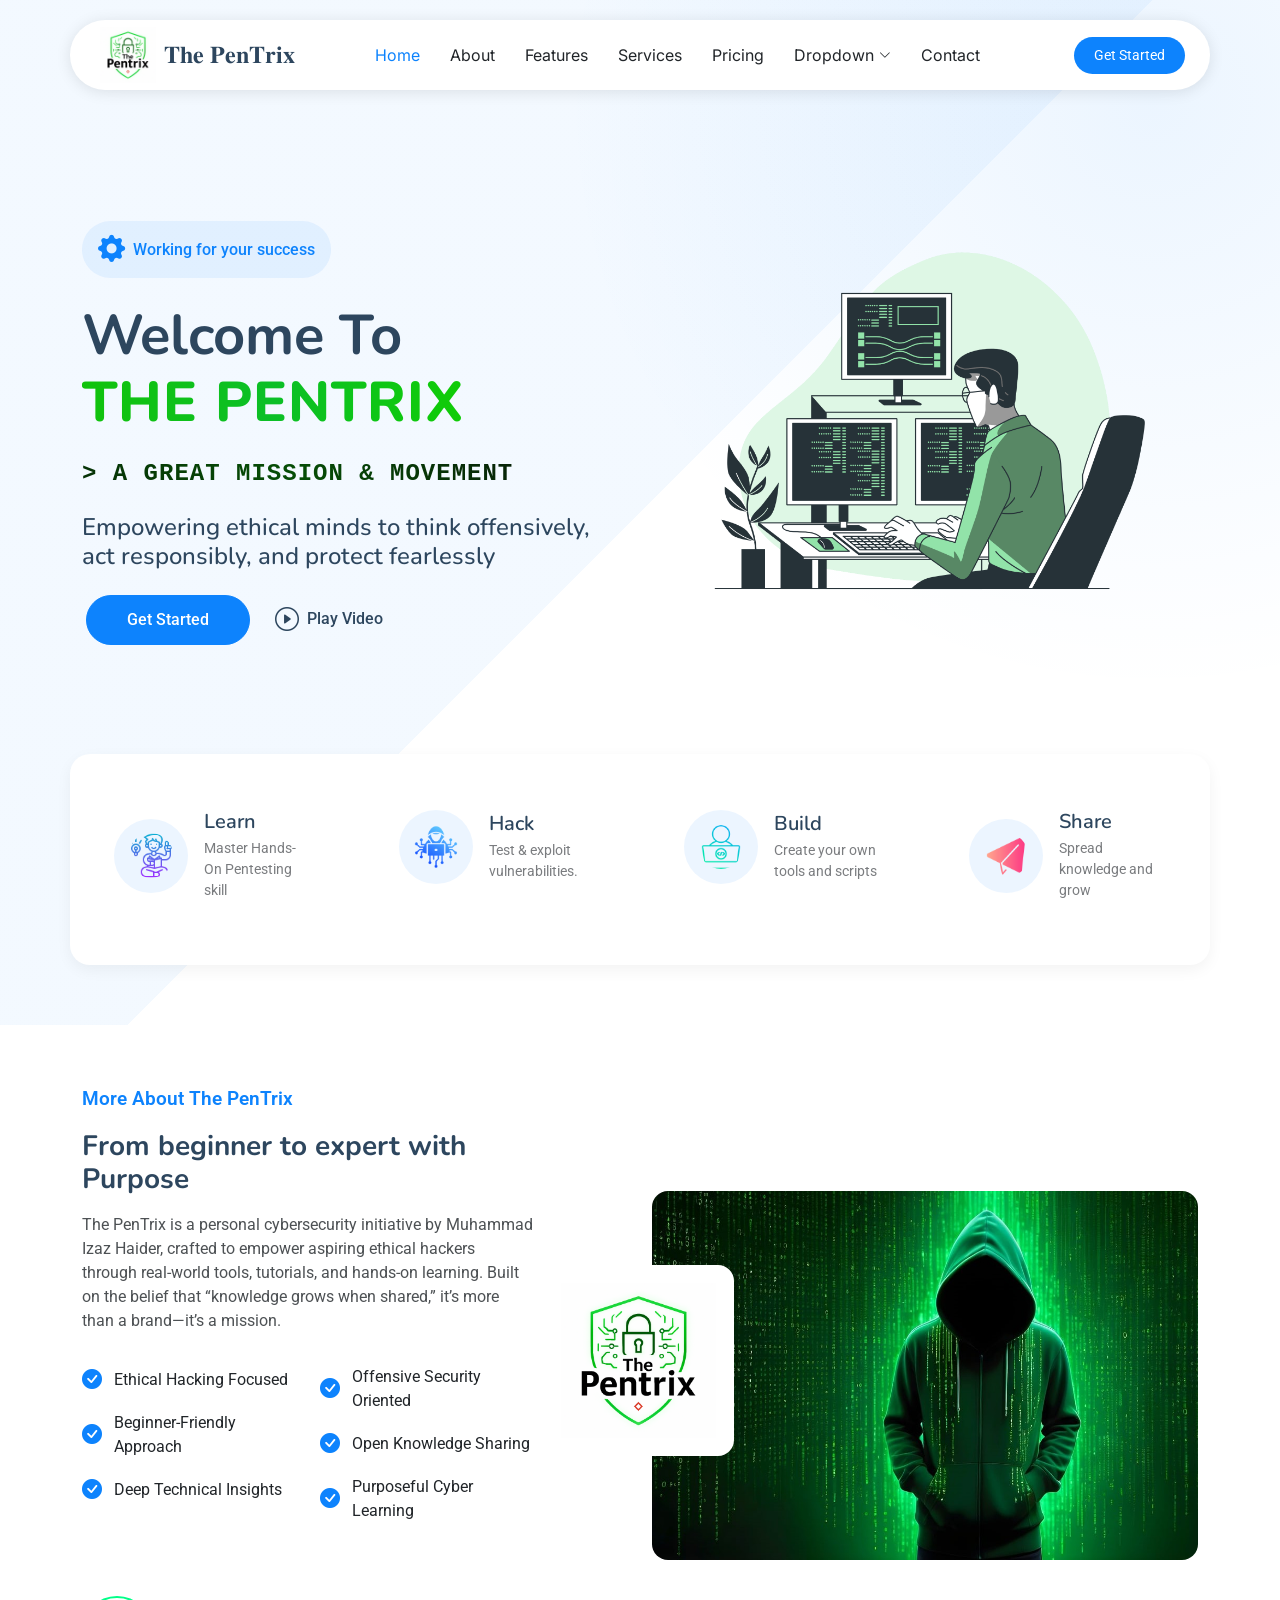
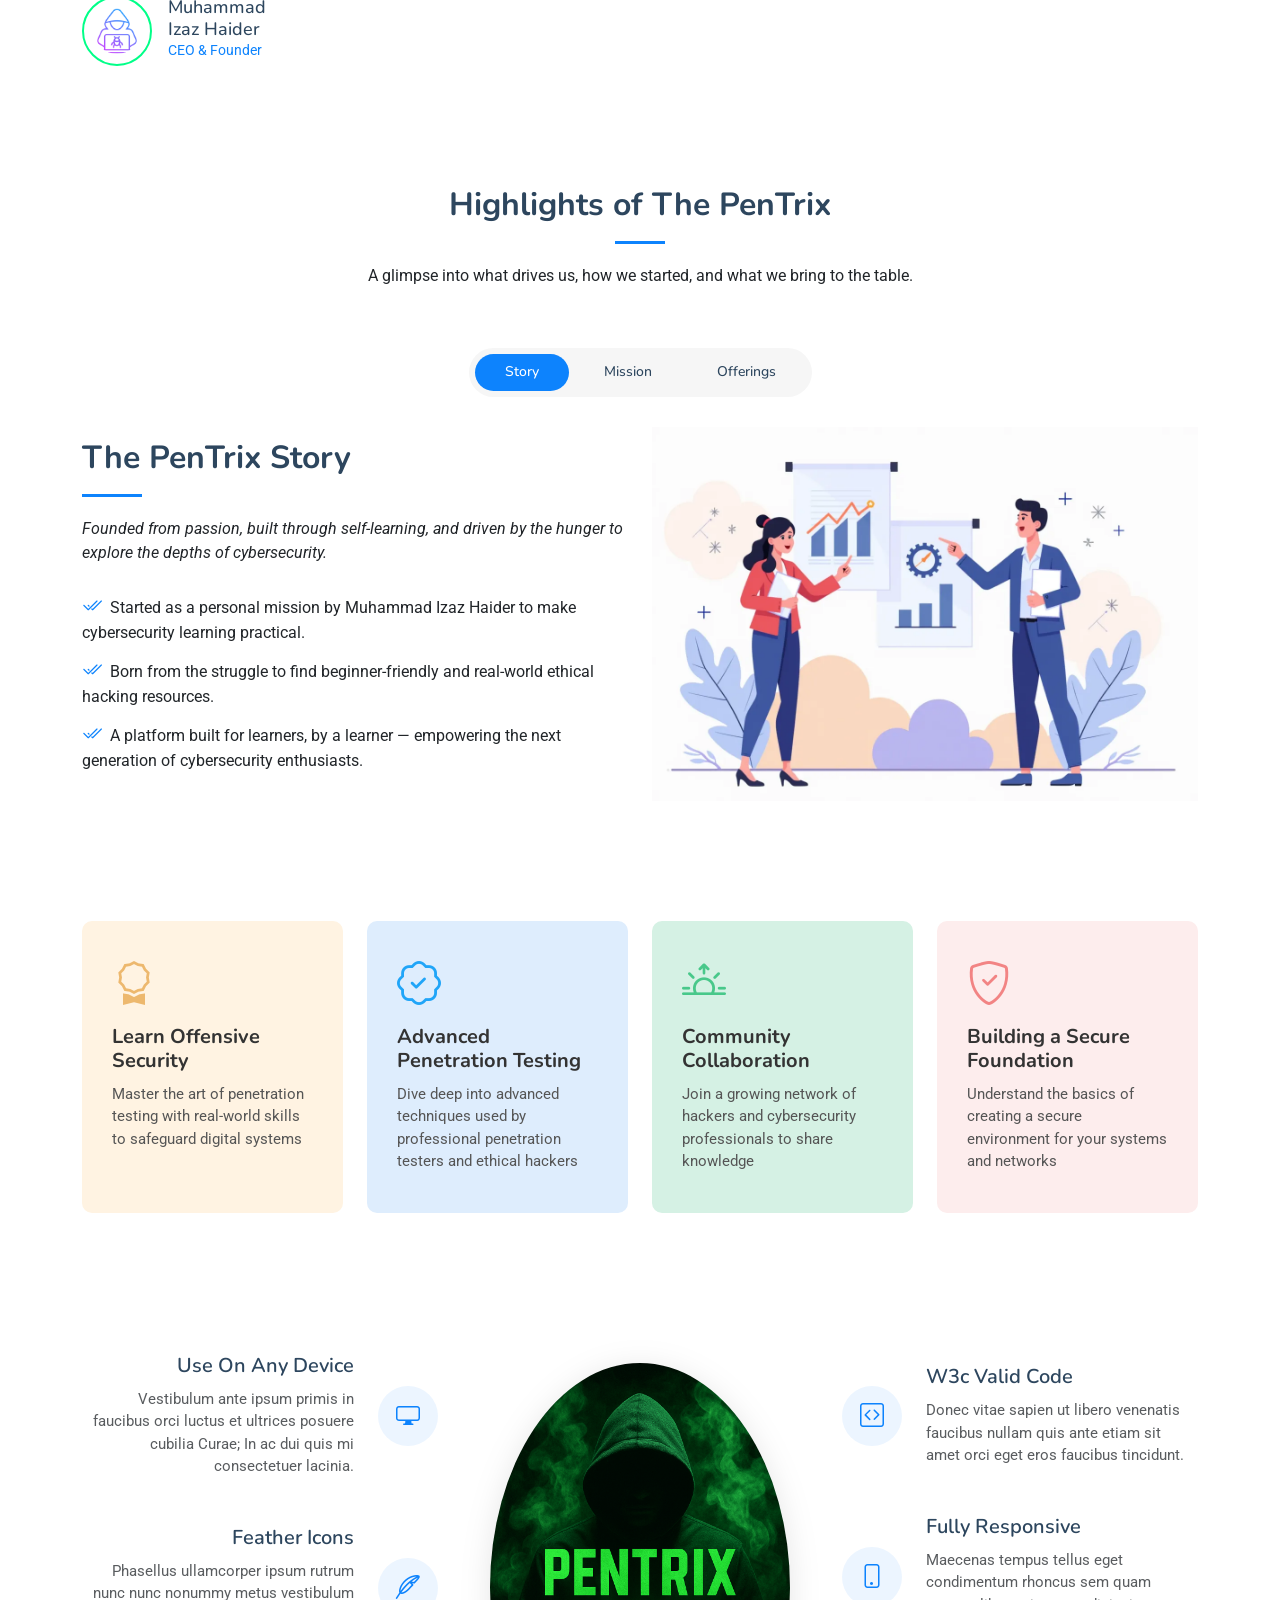
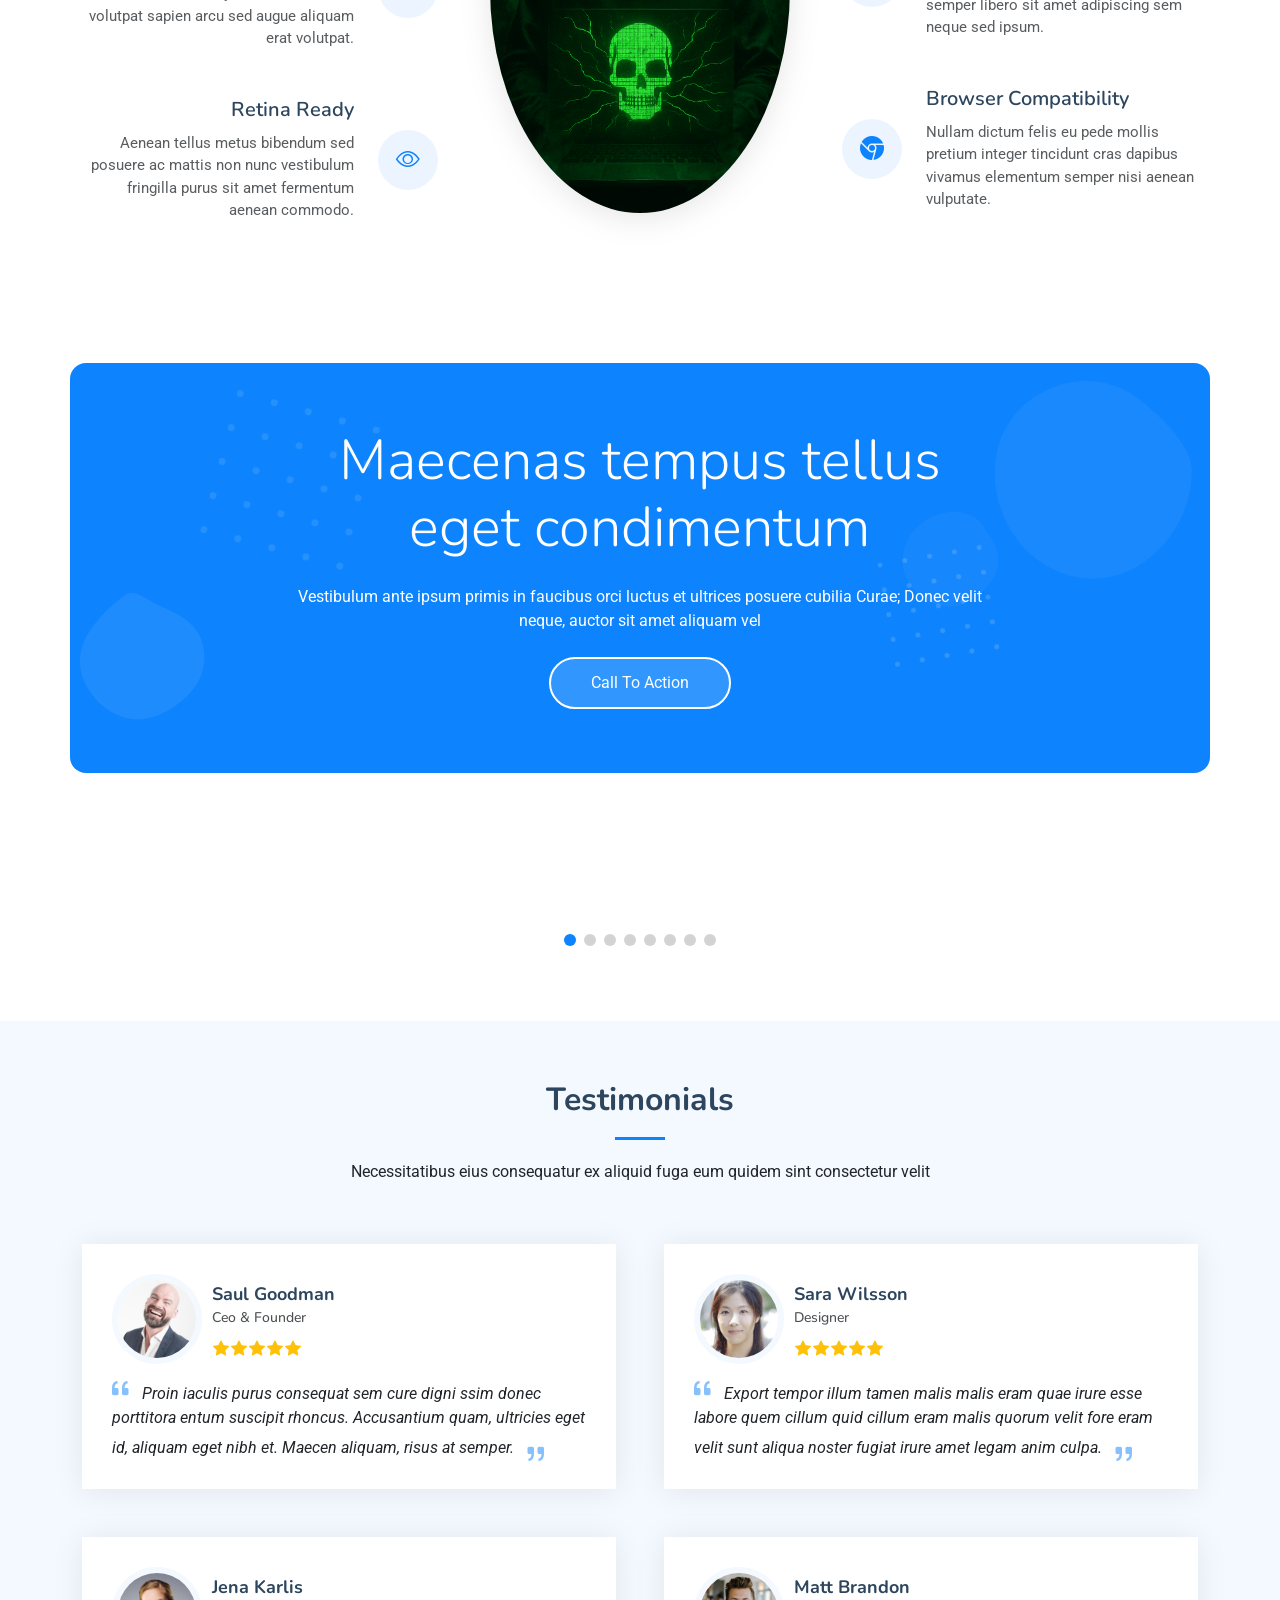
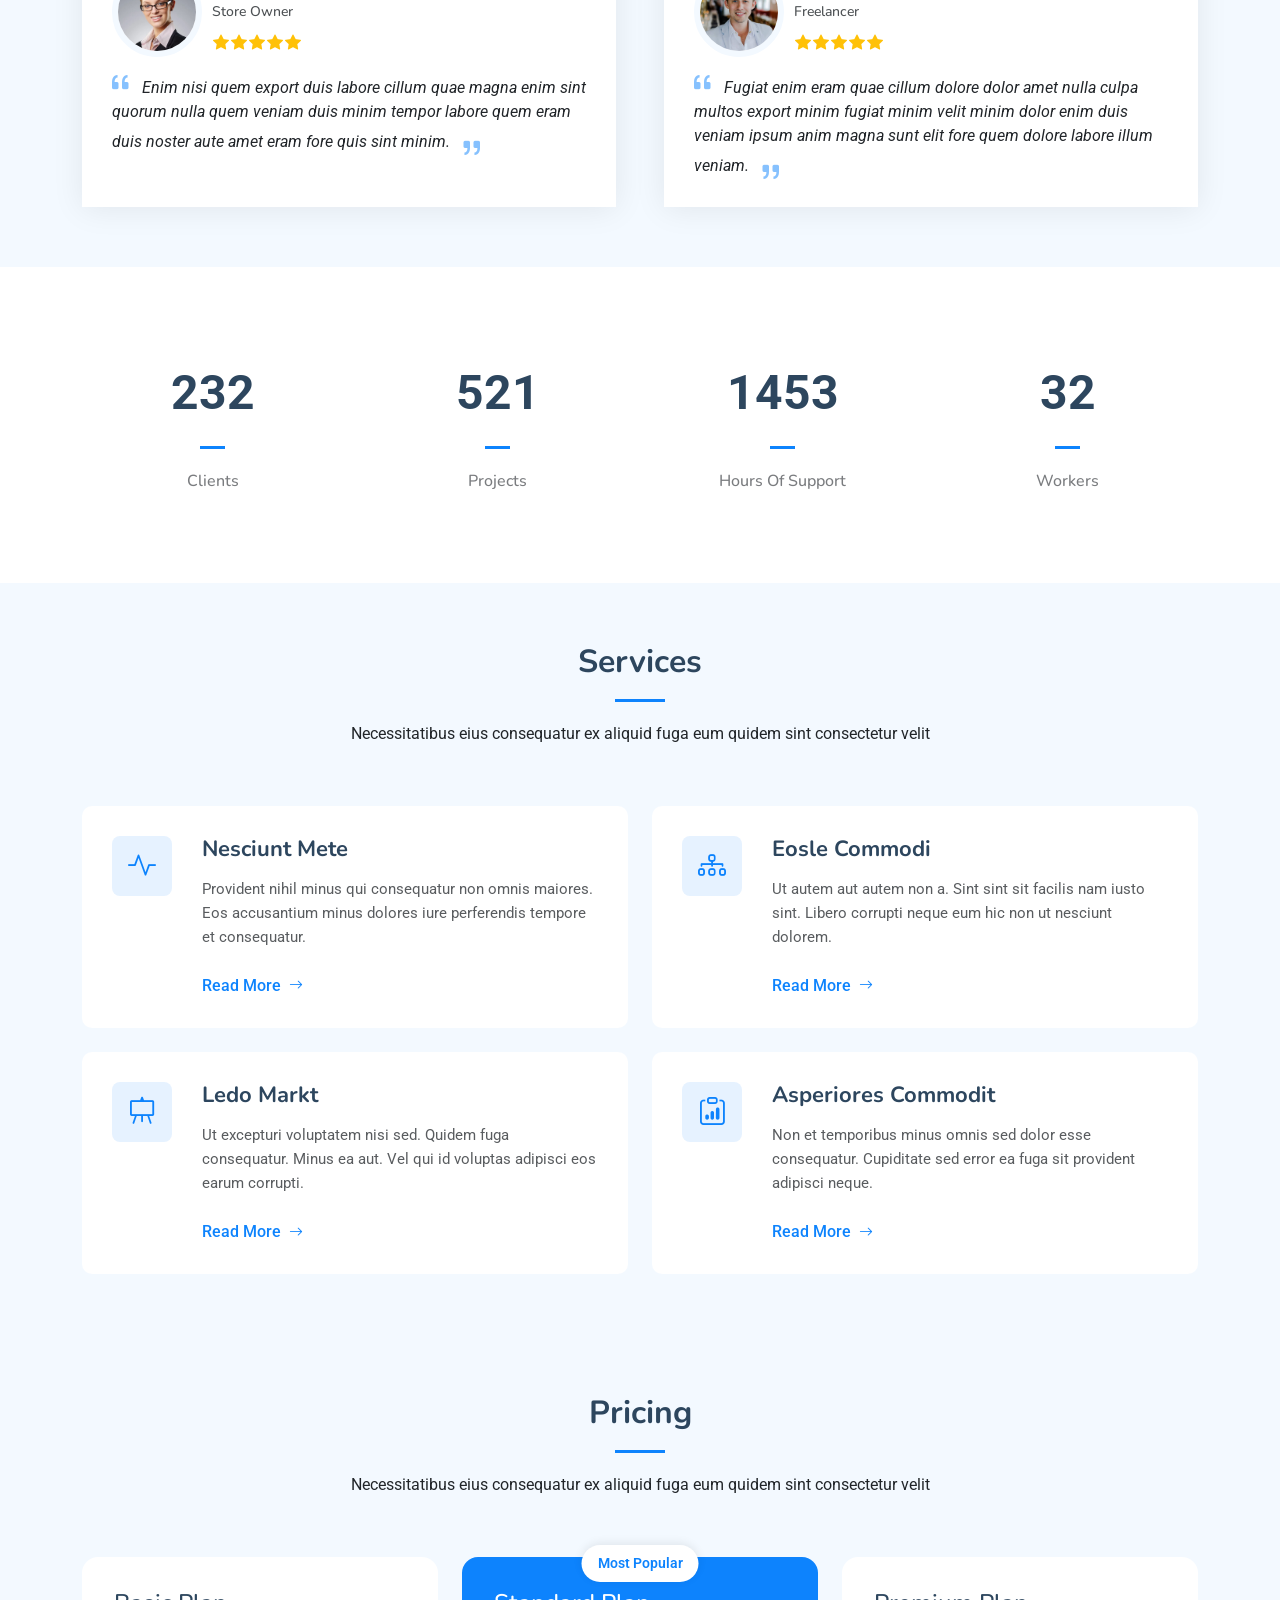
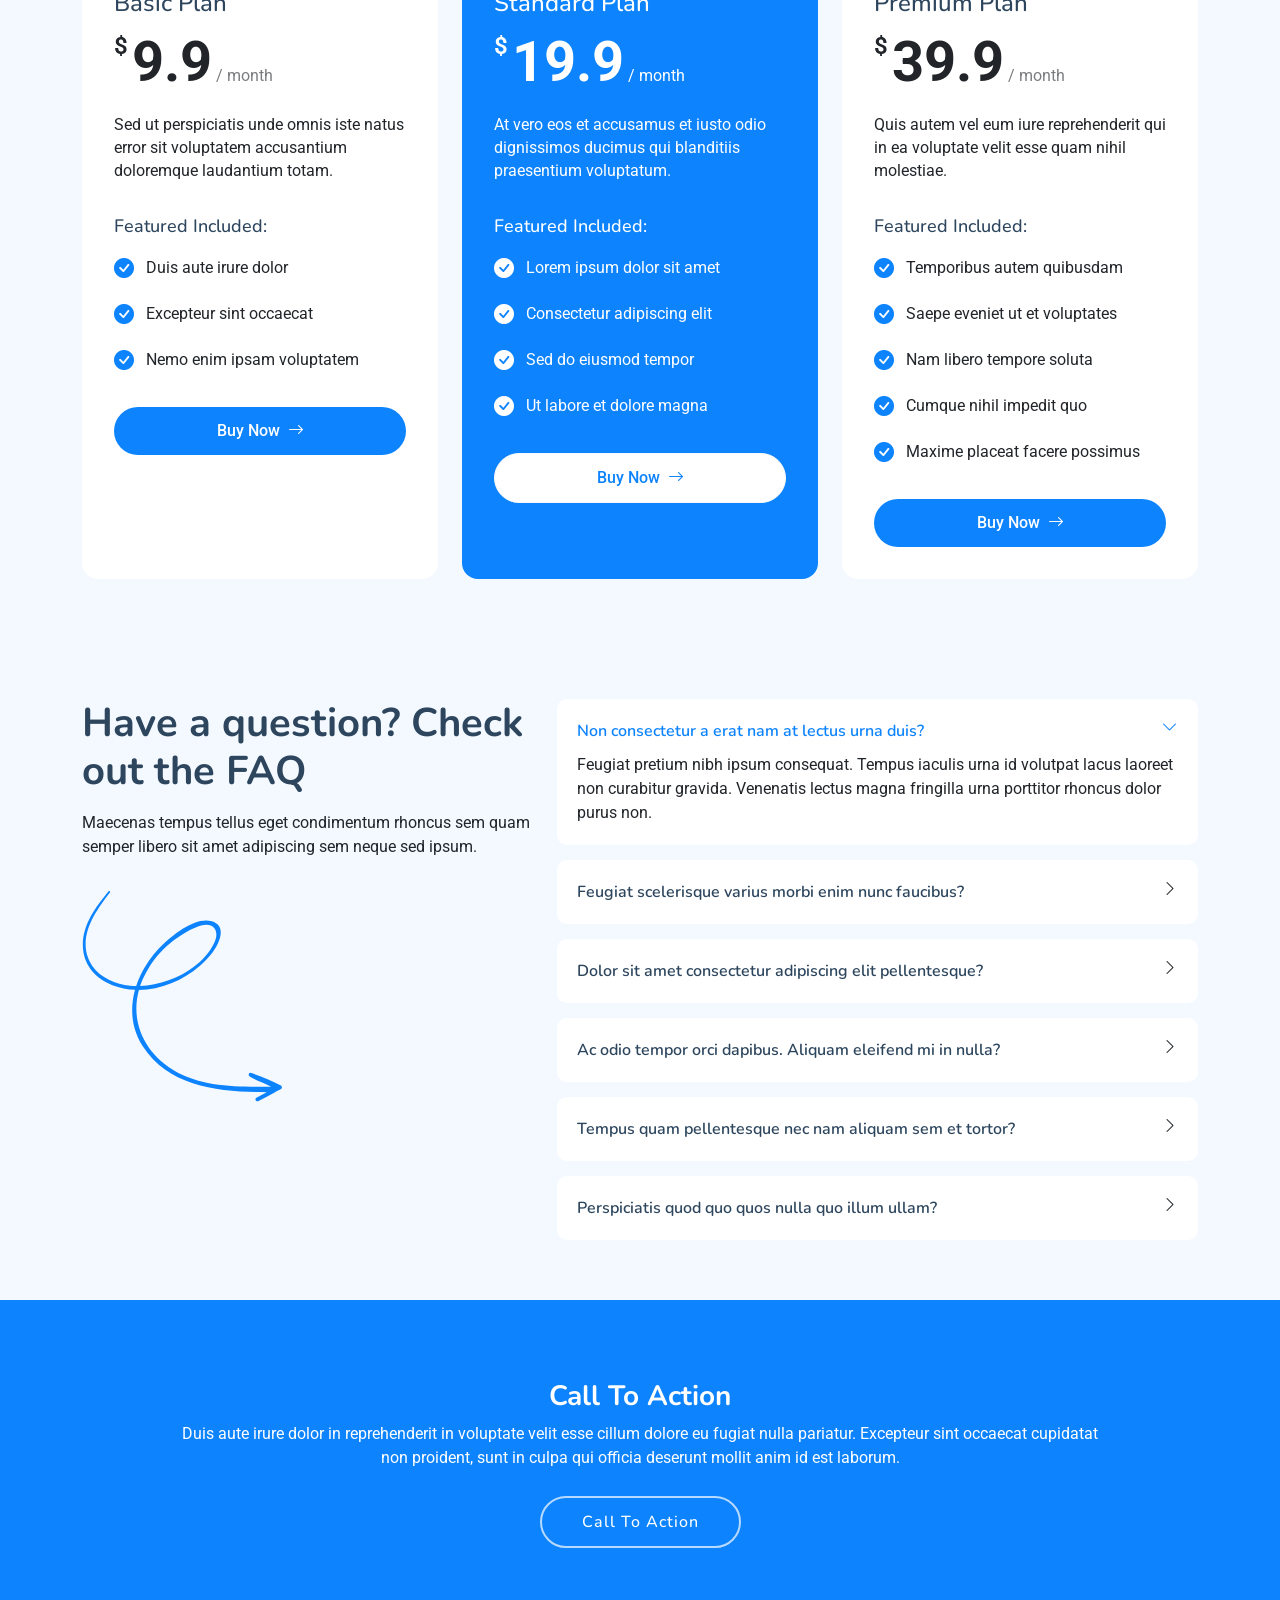
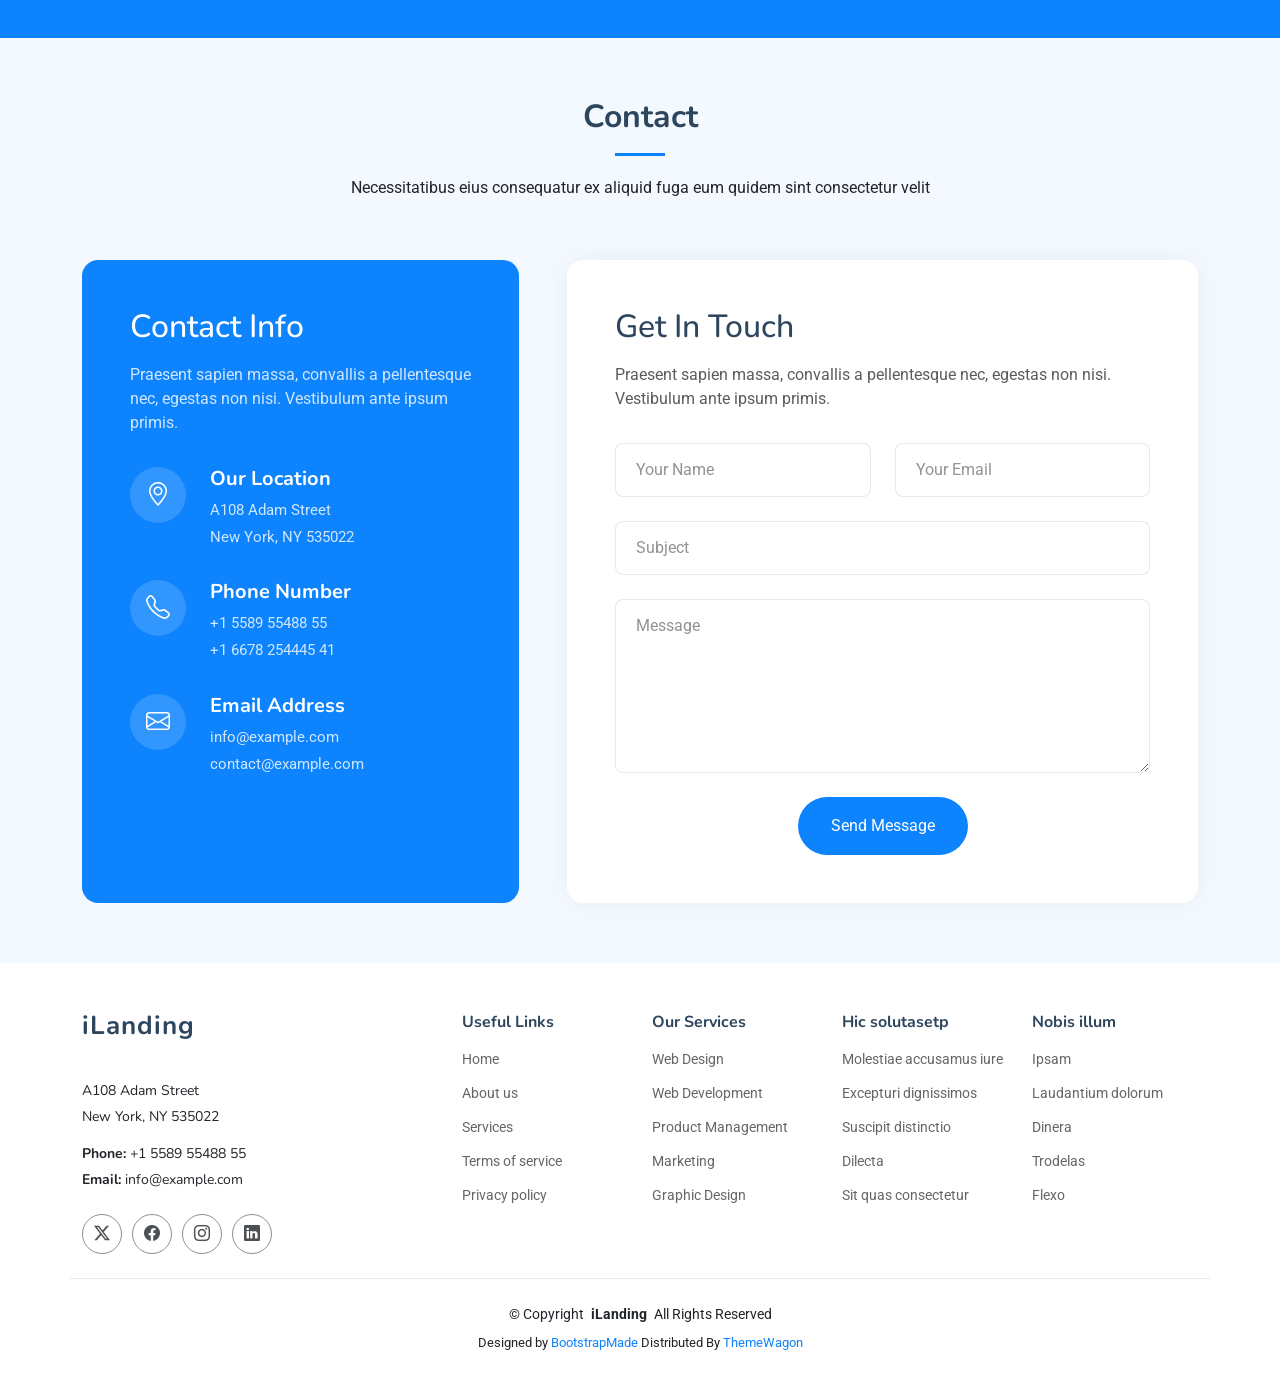
==== index.html @ 63ce4b3d "updated" ====
<!DOCTYPE html>
<html lang="en">

<head>
  <meta charset="utf-8">
  <meta content="width=device-width, initial-scale=1.0" name="viewport">
  <title>Index - iLanding Bootstrap Template</title>
  <meta name="description" content="">
  <meta name="keywords" content="">

  <!-- Favicons -->
  <link href="assets/img/favicon.png" rel="icon">
  <link href="assets/img/apple-touch-icon.png" rel="apple-touch-icon">

  <!-- Fonts -->
  <link href="https://fonts.googleapis.com" rel="preconnect">
  <link href="https://fonts.gstatic.com" rel="preconnect" crossorigin>
  <link href="https://fonts.googleapis.com/css2?family=Roboto:ital,wght@0,100;0,300;0,400;0,500;0,700;0,900;1,100;1,300;1,400;1,500;1,700;1,900&family=Inter:wght@100;200;300;400;500;600;700;800;900&family=Nunito:ital,wght@0,200;0,300;0,400;0,500;0,600;0,700;0,800;0,900;1,200;1,300;1,400;1,500;1,600;1,700;1,800;1,900&display=swap" rel="stylesheet">

  <!-- Vendor CSS Files -->
  <link href="assets/vendor/bootstrap/css/bootstrap.min.css" rel="stylesheet">
  <link href="assets/vendor/bootstrap-icons/bootstrap-icons.css" rel="stylesheet">
  <link href="assets/vendor/aos/aos.css" rel="stylesheet">
  <link href="assets/vendor/glightbox/css/glightbox.min.css" rel="stylesheet">
  <link href="assets/vendor/swiper/swiper-bundle.min.css" rel="stylesheet">

  <!-- Main CSS File -->
  <link href="assets/css/main.css" rel="stylesheet">
  <link href="assets/css/new.css" rel="stylesheet">

  <!-- =======================================================
  * Template Name: iLanding
  * Template URL: https://bootstrapmade.com/ilanding-bootstrap-landing-page-template/
  * Updated: Nov 12 2024 with Bootstrap v5.3.3
  * Author: BootstrapMade.com
  * License: https://bootstrapmade.com/license/
  ======================================================== -->
</head>

<body class="index-page">

  <header id="header" class="header d-flex align-items-center fixed-top">
    <div class="header-container container-fluid container-xl position-relative d-flex align-items-center justify-content-between">

      <a href="index.html" class="logo d-flex align-items-center me-auto me-xl-0">
        <!-- Uncomment the line below if you also wish to use an image logo -->
        <img src="assets/img/logo.png" alt="">
        <h1 class="sitename">𝐓𝐡𝐞 𝐏𝐞𝐧𝐓𝐫𝐢𝐱</h1>
      </a>

      <nav id="navmenu" class="navmenu">
        <ul>
          <li><a href="#hero" class="active">Home</a></li>
          <li><a href="#about">About</a></li>
          <li><a href="#features">Features</a></li>
          <li><a href="#services">Services</a></li>
          <li><a href="#pricing">Pricing</a></li>
          <li class="dropdown"><a href="#"><span>Dropdown</span> <i class="bi bi-chevron-down toggle-dropdown"></i></a>
            <ul>
              <li><a href="#">Dropdown 1</a></li>
              <li class="dropdown"><a href="#"><span>Deep Dropdown</span> <i class="bi bi-chevron-down toggle-dropdown"></i></a>
                <ul>
                  <li><a href="#">Deep Dropdown 1</a></li>
                  <li><a href="#">Deep Dropdown 2</a></li>
                  <li><a href="#">Deep Dropdown 3</a></li>
                  <li><a href="#">Deep Dropdown 4</a></li>
                  <li><a href="#">Deep Dropdown 5</a></li>
                </ul>
              </li>
              <li><a href="#">Dropdown 2</a></li>
              <li><a href="#">Dropdown 3</a></li>
              <li><a href="#">Dropdown 4</a></li>
            </ul>
          </li>
          <li><a href="#contact">Contact</a></li>
        </ul>
        <i class="mobile-nav-toggle d-xl-none bi bi-list"></i>
      </nav>

      <a class="btn-getstarted" href="index.html#about">Get Started</a>

    </div>
  </header>

  <main class="main">

    <!-- Hero Section -->
    <section id="hero" class="hero section">

      <div class="container" data-aos="fade-up" data-aos-delay="100">

        <div class="row align-items-center">
          <div class="col-lg-6">
            <div class="hero-content" data-aos="fade-up" data-aos-delay="200">
              <div class="company-badge mb-4">
                <i class="bi bi-gear-fill me-2"></i>
                Working for your success
              </div>

              <h1 class="mb-4">
                Welcome To <br>
                <span class="accent-text">The PenTrix</span>
              </h1>
              <h5 class="mb-4">
                <span class="accent-text">> A Great Mission & Movement  </span>
              </h5>
              <h4 class="mb-4">
                <span class="accent-text">Empowering ethical minds to think offensively, act responsibly, and protect fearlessly</span>
              </h4>


              <div class="hero-buttons">
                <a href="#about" class="btn btn-primary me-0 me-sm-2 mx-1">Get Started</a>
                <a href="https://www.youtube.com/watch?v=Y7f98aduVJ8" class="btn btn-link mt-2 mt-sm-0 glightbox">
                  <i class="bi bi-play-circle me-1"></i>
                  Play Video
                </a>
              </div>
            </div>
          </div>

          <div class="col-lg-6">
            <div class="hero-image" data-aos="zoom-out" data-aos-delay="300">
              <img src="assets/img/cyber1.png" alt="Hero Image" class="img-fluid">

            </div>
          </div>
        </div>

        <div class="row stats-row gy-4 mt-5" data-aos="fade-up" data-aos-delay="500">
          <div class="col-lg-3 col-md-6">
            <div class="stat-item">
              <div class="stat-icon">
                <img src="assets/img/learn.png" alt="Share" class="rounded-circle">
              </div>
              <div class="stat-content">
                <h4>Learn</h4>
                <p class="mb-0">Master Hands-On Pentesting skill</p>
              </div>
            </div>
          </div>
          <div class="col-lg-3 col-md-6">
            <div class="stat-item">
              <div class="stat-icon">
                <img src="assets/img/hack.png" alt="Share" class="rounded-circle">
              </div>
              <div class="stat-content">
                <h4>Hack</h4>
                <p class="mb-0">Test & exploit vulnerabilities.</p>
              </div>
            </div>
          </div>
          <div class="col-lg-3 col-md-6">
            <div class="stat-item">
              <div class="stat-icon">
                <img src="assets/img/build.png" alt="Share" class="rounded-circle">
              </div>
              <div class="stat-content">
                <h4>Build</h4>
                <p class="mb-0">Create your own tools and scripts</p>
              </div>
            </div>
          </div>
          <div class="col-lg-3 col-md-6">
            <div class="stat-item">
              <div class="stat-icon">
                <img src="assets/img/share.png" alt="Share" class="rounded-circle">
              </div>
              <div class="stat-content">
                <h4>Share</h4>
                <p class="mb-0">Spread knowledge and grow</p>
              </div>
            </div>
          </div>
          </div>
        </div>

      </div>

    </section><!-- /Hero Section -->

    <!-- About Section -->
    <section id="about" class="about section">

      <div class="container" data-aos="fade-up" data-aos-delay="100">

        <div class="row gy-4 align-items-center justify-content-between">

          <div class="col-xl-5" data-aos="fade-up" data-aos-delay="200">
            <span class="about-meta">More About The PenTrix</span>
            <h2 class="about-title">From beginner to expert with Purpose</h2>
            <p class="about-description">The PenTrix is a personal cybersecurity initiative by Muhammad Izaz Haider, crafted to empower aspiring ethical hackers through real-world tools, tutorials, and hands-on learning. Built on the belief that “knowledge grows when shared,” it’s more than a brand—it’s a mission.

            <div class="row feature-list-wrapper">
              <div class="col-md-6">
                <ul class="feature-list">
                  <li><i class="bi bi-check-circle-fill"></i>Ethical Hacking Focused</li>
                  <li><i class="bi bi-check-circle-fill"></i>Beginner-Friendly Approach</li>
                  <li><i class="bi bi-check-circle-fill"></i>Deep Technical Insights</li>
                </ul>
              </div>
              <div class="col-md-6">
                <ul class="feature-list">
                  <li><i class="bi bi-check-circle-fill"></i>Offensive Security Oriented</li>
                  <li><i class="bi bi-check-circle-fill"></i>Open Knowledge Sharing</li>
                  <li><i class="bi bi-check-circle-fill"></i>Purposeful Cyber Learning</li>
                </ul>
              </div>
            </div>
            <div class="info-wrapper">
              <div class="row gy-4">
                <div class="col-lg-5">
                  <div class="profile d-flex align-items-center gap-3">
                    <img src="assets/img/hacker-2.png" alt="CEO Profile" class="profile-image">
                    <div>
                      <h4 class="profile-name"><br>Muhammad Izaz Haider</h4>
                      <p class="profile-position">CEO &amp; Founder</p>
                    </div>
                  </div>
                </div>
                <div class="col-lg-7">
                  <div class="contact-info d-flex align-items-center gap-2">
                    
                  </div>
                </div>
              </div>
            </div>
          </div>

          <div class="col-xl-6" data-aos="fade-up" data-aos-delay="300">
            <div class="image-wrapper">
              <div class="images position-relative" data-aos="zoom-out" data-aos-delay="400">
                <img src="assets/img/mr-hack.jpg" alt="Business Meeting" class="img-fluid main-image rounded-4">
                <img src="assets/img/logo.png" alt="Team Discussion" class="img-fluid small-image rounded-4">
              </div>

            </div>
          </div>
        </div>

      </div>

    </section><!-- /About Section -->

    <!-- Features Section -->
    <section id="features" class="features section">

      <!-- Section Title -->
      <div class="container section-title" data-aos="fade-up">
        <h2>Highlights of The PenTrix</h2>
        <p>A glimpse into what drives us, how we started, and what we bring to the table.</p>
      </div><!-- End Section Title -->

      <div class="container">

        <div class="d-flex justify-content-center">

          <ul class="nav nav-tabs" data-aos="fade-up" data-aos-delay="100">

            <li class="nav-item">
              <a class="nav-link active show" data-bs-toggle="tab" data-bs-target="#features-tab-1">
                <h4>Story</h4>
              </a>
            </li><!-- End tab nav item -->

            <li class="nav-item">
              <a class="nav-link" data-bs-toggle="tab" data-bs-target="#features-tab-2">
                <h4>Mission</h4>
              </a><!-- End tab nav item -->

            </li>
            <li class="nav-item">
              <a class="nav-link" data-bs-toggle="tab" data-bs-target="#features-tab-3">
                <h4> Offerings</h4>
              </a>
            </li><!-- End tab nav item -->

          </ul>

        </div>

        <div class="tab-content" data-aos="fade-up" data-aos-delay="200">

          <div class="tab-pane fade active show" id="features-tab-1">
            <div class="row">
              <div class="col-lg-6 order-2 order-lg-1 mt-3 mt-lg-0 d-flex flex-column justify-content-center">
                <h3>The PenTrix Story</h3>
                <p class="fst-italic">
                  Founded from passion, built through self-learning, and driven by the hunger to explore the depths of cybersecurity.
                </p>
                <ul>
                  <li><i class="bi bi-check2-all"></i> <span>Started as a personal mission by Muhammad Izaz Haider to make cybersecurity learning practical.</span></li>
                  <li><i class="bi bi-check2-all"></i> <span>Born from the struggle to find beginner-friendly and real-world ethical hacking resources.</span></li>
                  <li><i class="bi bi-check2-all"></i> <span>A platform built for learners, by a learner — empowering the next generation of cybersecurity enthusiasts.</span></li>
                </ul>
              </div>
              <div class="col-lg-6 order-1 order-lg-2 text-center">
                <img src="assets/img/features-illustration-1.webp" alt="" class="img-fluid">
              </div>
            </div>
          </div><!-- End tab content item -->


          <div class="tab-pane fade" id="features-tab-2">
          <div class="row">
            <div class="col-lg-6 order-2 order-lg-1 mt-3 mt-lg-0 d-flex flex-column justify-content-center">
              <h3>The PenTrix Mission</h3>
              <p class="fst-italic">
                To bridge the gap between learning and doing — making cybersecurity education practical, hands-on, and beginner-friendly.
              </p>
              <ul>
                <li><i class="bi bi-check2-all"></i> <span>Empowering beginners to take their first step into ethical hacking with confidence.</span></li>
                <li><i class="bi bi-check2-all"></i> <span>Transforming theory into action with real-world scenarios and custom-built tools.</span></li>
                <li><i class="bi bi-check2-all"></i> <span>Creating a safe space for learners to grow, experiment, and thrive in cybersecurity.</span></li>
                <li><i class="bi bi-check2-all"></i> <span>Helping passionate minds explore the ethical side of hacking with structured guidance.</span></li>
              </ul>
            </div>
            <div class="col-lg-6 order-1 order-lg-2 text-center">
              <img src="assets/img/features-illustration-2.webp" alt="" class="img-fluid">
            </div>
          </div>
        </div><!-- End tab content item -->

        <div class="tab-pane fade" id="features-tab-3">
          <div class="row">
            <div class="col-lg-6 order-2 order-lg-1 mt-3 mt-lg-0 d-flex flex-column justify-content-center">
              <h3>What PenTrix Offers</h3>
              <ul>
                <li><i class="bi bi-check2-all"></i> <span>Hands-on penetration testing guides to build real-world skills.</span></li>
                <li><i class="bi bi-check2-all"></i> <span>Step-by-step tutorials and detailed blog articles.</span></li>
                <li><i class="bi bi-check2-all"></i> <span>Well-structured PDFs, research documents, and practical writeups.</span></li>
                <li><i class="bi bi-check2-all"></i> <span>Ready-to-use tools, scripts, and beginner-friendly resources.</span></li>
                <li><i class="bi bi-check2-all"></i> <span>All possible efforts to make learning hacking easy, smart, and effective.</span></li>
              </ul>
              <p class="fst-italic">
                PenTrix is built to empower learners by combining practical content, real tools, and powerful resources—everything needed to grow in cybersecurity.
              </p>
            </div>
            <div class="col-lg-6 order-1 order-lg-2 text-center">
              <img src="assets/img/features-illustration-3.webp" alt="" class="img-fluid">
            </div>
          </div>
        </div><!-- End tab content item -->

        </div>

      </div>

    </section><!-- /Features Section -->

    <!-- Features Cards Section -->
    <section id="features-cards" class="features-cards section">

      <div class="container">

        <div class="row gy-4">

          <div class="col-xl-3 col-md-6" data-aos="zoom-in" data-aos-delay="100">
            <div class="feature-box orange">
              <i class="bi bi-award"></i>
              <h4>Learn Offensive Security</h4>
              <p>Master the art of penetration testing with real-world skills to safeguard digital systems</p>
            </div>
          </div><!-- End Feature Box -->
          
          <div class="col-xl-3 col-md-6" data-aos="zoom-in" data-aos-delay="200">
            <div class="feature-box blue">
              <i class="bi bi-patch-check"></i>
              <h4>Advanced Penetration Testing</h4>
              <p>Dive deep into advanced techniques used by professional penetration testers and ethical hackers</p>
            </div>
          </div><!-- End Feature Box -->
          
          <div class="col-xl-3 col-md-6" data-aos="zoom-in" data-aos-delay="300">
            <div class="feature-box green">
              <i class="bi bi-sunrise"></i>
              <h4>Community Collaboration</h4>
              <p>Join a growing network of hackers and cybersecurity professionals to share knowledge</p>
            </div>
          </div><!-- End Feature Box -->
          
          <div class="col-xl-3 col-md-6" data-aos="zoom-in" data-aos-delay="400">
            <div class="feature-box red">
              <i class="bi bi-shield-check"></i>
              <h4>Building a Secure Foundation</h4>
              <p>Understand the basics of creating a secure environment for your systems and networks</p>
            </div>
          </div><!-- End Feature Box -->

        </div>

      </div>

    </section><!-- /Features Cards Section -->

    <!-- Features 2 Section -->
    <section id="features-2" class="features-2 section">

      <div class="container" data-aos="fade-up" data-aos-delay="100">

        <div class="row align-items-center">

          <div class="col-lg-4">

            <div class="feature-item text-end mb-5" data-aos="fade-right" data-aos-delay="200">
              <div class="d-flex align-items-center justify-content-end gap-4">
                <div class="feature-content">
                  <h3>Use On Any Device</h3>
                  <p>Vestibulum ante ipsum primis in faucibus orci luctus et ultrices posuere cubilia Curae; In ac dui quis mi consectetuer lacinia.</p>
                </div>
                <div class="feature-icon flex-shrink-0">
                  <i class="bi bi-display"></i>
                </div>
              </div>
            </div><!-- End .feature-item -->

            <div class="feature-item text-end mb-5" data-aos="fade-right" data-aos-delay="300">
              <div class="d-flex align-items-center justify-content-end gap-4">
                <div class="feature-content">
                  <h3>Feather Icons</h3>
                  <p>Phasellus ullamcorper ipsum rutrum nunc nunc nonummy metus vestibulum volutpat sapien arcu sed augue aliquam erat volutpat.</p>
                </div>
                <div class="feature-icon flex-shrink-0">
                  <i class="bi bi-feather"></i>
                </div>
              </div>
            </div><!-- End .feature-item -->

            <div class="feature-item text-end" data-aos="fade-right" data-aos-delay="400">
              <div class="d-flex align-items-center justify-content-end gap-4">
                <div class="feature-content">
                  <h3>Retina Ready</h3>
                  <p>Aenean tellus metus bibendum sed posuere ac mattis non nunc vestibulum fringilla purus sit amet fermentum aenean commodo.</p>
                </div>
                <div class="feature-icon flex-shrink-0">
                  <i class="bi bi-eye"></i>
                </div>
              </div>
            </div><!-- End .feature-item -->

          </div>

          <div class="col-lg-4" data-aos="zoom-in" data-aos-delay="200">
            <div class="phone-mockup text-center">
              <img src="assets/img/neon.png" alt="Phone Mockup" class="img-fluid-1">
            </div>
          </div><!-- End Phone Mockup -->

          <div class="col-lg-4">

            <div class="feature-item mb-5" data-aos="fade-left" data-aos-delay="200">
              <div class="d-flex align-items-center gap-4">
                <div class="feature-icon flex-shrink-0">
                  <i class="bi bi-code-square"></i>
                </div>
                <div class="feature-content">
                  <h3>W3c Valid Code</h3>
                  <p>Donec vitae sapien ut libero venenatis faucibus nullam quis ante etiam sit amet orci eget eros faucibus tincidunt.</p>
                </div>
              </div>
            </div><!-- End .feature-item -->

            <div class="feature-item mb-5" data-aos="fade-left" data-aos-delay="300">
              <div class="d-flex align-items-center gap-4">
                <div class="feature-icon flex-shrink-0">
                  <i class="bi bi-phone"></i>
                </div>
                <div class="feature-content">
                  <h3>Fully Responsive</h3>
                  <p>Maecenas tempus tellus eget condimentum rhoncus sem quam semper libero sit amet adipiscing sem neque sed ipsum.</p>
                </div>
              </div>
            </div><!-- End .feature-item -->

            <div class="feature-item" data-aos="fade-left" data-aos-delay="400">
              <div class="d-flex align-items-center gap-4">
                <div class="feature-icon flex-shrink-0">
                  <i class="bi bi-browser-chrome"></i>
                </div>
                <div class="feature-content">
                  <h3>Browser Compatibility</h3>
                  <p>Nullam dictum felis eu pede mollis pretium integer tincidunt cras dapibus vivamus elementum semper nisi aenean vulputate.</p>
                </div>
              </div>
            </div><!-- End .feature-item -->

          </div>
        </div>

      </div>

    </section><!-- /Features 2 Section -->

    <!-- Call To Action Section -->
    <section id="call-to-action" class="call-to-action section">

      <div class="container" data-aos="fade-up" data-aos-delay="100">

        <div class="row content justify-content-center align-items-center position-relative">
          <div class="col-lg-8 mx-auto text-center">
            <h2 class="display-4 mb-4">Maecenas tempus tellus eget condimentum</h2>
            <p class="mb-4">Vestibulum ante ipsum primis in faucibus orci luctus et ultrices posuere cubilia Curae; Donec velit neque, auctor sit amet aliquam vel</p>
            <a href="#" class="btn btn-cta">Call To Action</a>
          </div>

          <!-- Abstract Background Elements -->
          <div class="shape shape-1">
            <svg viewBox="0 0 200 200" xmlns="http://www.w3.org/2000/svg">
              <path d="M47.1,-57.1C59.9,-45.6,68.5,-28.9,71.4,-10.9C74.2,7.1,71.3,26.3,61.5,41.1C51.7,55.9,35,66.2,16.9,69.2C-1.3,72.2,-21,67.8,-36.9,57.9C-52.8,48,-64.9,32.6,-69.1,15.1C-73.3,-2.4,-69.5,-22,-59.4,-37.1C-49.3,-52.2,-32.8,-62.9,-15.7,-64.9C1.5,-67,34.3,-68.5,47.1,-57.1Z" transform="translate(100 100)"></path>
            </svg>
          </div>

          <div class="shape shape-2">
            <svg viewBox="0 0 200 200" xmlns="http://www.w3.org/2000/svg">
              <path d="M41.3,-49.1C54.4,-39.3,66.6,-27.2,71.1,-12.1C75.6,3,72.4,20.9,63.3,34.4C54.2,47.9,39.2,56.9,23.2,62.3C7.1,67.7,-10,69.4,-24.8,64.1C-39.7,58.8,-52.3,46.5,-60.1,31.5C-67.9,16.4,-70.9,-1.4,-66.3,-16.6C-61.8,-31.8,-49.7,-44.3,-36.3,-54C-22.9,-63.7,-8.2,-70.6,3.6,-75.1C15.4,-79.6,28.2,-58.9,41.3,-49.1Z" transform="translate(100 100)"></path>
            </svg>
          </div>

          <!-- Dot Pattern Groups -->
          <div class="dots dots-1">
            <svg viewBox="0 0 100 100" xmlns="http://www.w3.org/2000/svg">
              <pattern id="dot-pattern" x="0" y="0" width="20" height="20" patternUnits="userSpaceOnUse">
                <circle cx="2" cy="2" r="2" fill="currentColor"></circle>
              </pattern>
              <rect width="100" height="100" fill="url(#dot-pattern)"></rect>
            </svg>
          </div>

          <div class="dots dots-2">
            <svg viewBox="0 0 100 100" xmlns="http://www.w3.org/2000/svg">
              <pattern id="dot-pattern-2" x="0" y="0" width="20" height="20" patternUnits="userSpaceOnUse">
                <circle cx="2" cy="2" r="2" fill="currentColor"></circle>
              </pattern>
              <rect width="100" height="100" fill="url(#dot-pattern-2)"></rect>
            </svg>
          </div>

          <div class="shape shape-3">
            <svg viewBox="0 0 200 200" xmlns="http://www.w3.org/2000/svg">
              <path d="M43.3,-57.1C57.4,-46.5,71.1,-32.6,75.3,-16.2C79.5,0.2,74.2,19.1,65.1,35.3C56,51.5,43.1,65,27.4,71.7C11.7,78.4,-6.8,78.3,-23.9,72.4C-41,66.5,-56.7,54.8,-65.4,39.2C-74.1,23.6,-75.8,4,-71.7,-13.2C-67.6,-30.4,-57.7,-45.2,-44.3,-56.1C-30.9,-67,-15.5,-74,0.7,-74.9C16.8,-75.8,33.7,-70.7,43.3,-57.1Z" transform="translate(100 100)"></path>
            </svg>
          </div>
        </div>

      </div>

    </section><!-- /Call To Action Section -->

    <!-- Clients Section -->
    <section id="clients" class="clients section">

      <div class="container" data-aos="fade-up" data-aos-delay="100">

        <div class="swiper init-swiper">
          <script type="application/json" class="swiper-config">
            {
              "loop": true,
              "speed": 600,
              "autoplay": {
                "delay": 5000
              },
              "slidesPerView": "auto",
              "pagination": {
                "el": ".swiper-pagination",
                "type": "bullets",
                "clickable": true
              },
              "breakpoints": {
                "320": {
                  "slidesPerView": 2,
                  "spaceBetween": 40
                },
                "480": {
                  "slidesPerView": 3,
                  "spaceBetween": 60
                },
                "640": {
                  "slidesPerView": 4,
                  "spaceBetween": 80
                },
                "992": {
                  "slidesPerView": 6,
                  "spaceBetween": 120
                }
              }
            }
          </script>
          <div class="swiper-wrapper align-items-center">
            <div class="swiper-slide"><img src="assets/img/clients/client-1.png" class="img-fluid" alt=""></div>
            <div class="swiper-slide"><img src="assets/img/clients/client-2.png" class="img-fluid" alt=""></div>
            <div class="swiper-slide"><img src="assets/img/clients/client-3.png" class="img-fluid" alt=""></div>
            <div class="swiper-slide"><img src="assets/img/clients/client-4.png" class="img-fluid" alt=""></div>
            <div class="swiper-slide"><img src="assets/img/clients/client-5.png" class="img-fluid" alt=""></div>
            <div class="swiper-slide"><img src="assets/img/clients/client-6.png" class="img-fluid" alt=""></div>
            <div class="swiper-slide"><img src="assets/img/clients/client-7.png" class="img-fluid" alt=""></div>
            <div class="swiper-slide"><img src="assets/img/clients/client-8.png" class="img-fluid" alt=""></div>
          </div>
          <div class="swiper-pagination"></div>
        </div>

      </div>

    </section><!-- /Clients Section -->

    <!-- Testimonials Section -->
    <section id="testimonials" class="testimonials section light-background">

      <!-- Section Title -->
      <div class="container section-title" data-aos="fade-up">
        <h2>Testimonials</h2>
        <p>Necessitatibus eius consequatur ex aliquid fuga eum quidem sint consectetur velit</p>
      </div><!-- End Section Title -->

      <div class="container">

        <div class="row g-5">

          <div class="col-lg-6" data-aos="fade-up" data-aos-delay="100">
            <div class="testimonial-item">
              <img src="assets/img/testimonials/testimonials-1.jpg" class="testimonial-img" alt="">
              <h3>Saul Goodman</h3>
              <h4>Ceo &amp; Founder</h4>
              <div class="stars">
                <i class="bi bi-star-fill"></i><i class="bi bi-star-fill"></i><i class="bi bi-star-fill"></i><i class="bi bi-star-fill"></i><i class="bi bi-star-fill"></i>
              </div>
              <p>
                <i class="bi bi-quote quote-icon-left"></i>
                <span>Proin iaculis purus consequat sem cure digni ssim donec porttitora entum suscipit rhoncus. Accusantium quam, ultricies eget id, aliquam eget nibh et. Maecen aliquam, risus at semper.</span>
                <i class="bi bi-quote quote-icon-right"></i>
              </p>
            </div>
          </div><!-- End testimonial item -->

          <div class="col-lg-6" data-aos="fade-up" data-aos-delay="200">
            <div class="testimonial-item">
              <img src="assets/img/testimonials/testimonials-2.jpg" class="testimonial-img" alt="">
              <h3>Sara Wilsson</h3>
              <h4>Designer</h4>
              <div class="stars">
                <i class="bi bi-star-fill"></i><i class="bi bi-star-fill"></i><i class="bi bi-star-fill"></i><i class="bi bi-star-fill"></i><i class="bi bi-star-fill"></i>
              </div>
              <p>
                <i class="bi bi-quote quote-icon-left"></i>
                <span>Export tempor illum tamen malis malis eram quae irure esse labore quem cillum quid cillum eram malis quorum velit fore eram velit sunt aliqua noster fugiat irure amet legam anim culpa.</span>
                <i class="bi bi-quote quote-icon-right"></i>
              </p>
            </div>
          </div><!-- End testimonial item -->

          <div class="col-lg-6" data-aos="fade-up" data-aos-delay="300">
            <div class="testimonial-item">
              <img src="assets/img/testimonials/testimonials-3.jpg" class="testimonial-img" alt="">
              <h3>Jena Karlis</h3>
              <h4>Store Owner</h4>
              <div class="stars">
                <i class="bi bi-star-fill"></i><i class="bi bi-star-fill"></i><i class="bi bi-star-fill"></i><i class="bi bi-star-fill"></i><i class="bi bi-star-fill"></i>
              </div>
              <p>
                <i class="bi bi-quote quote-icon-left"></i>
                <span>Enim nisi quem export duis labore cillum quae magna enim sint quorum nulla quem veniam duis minim tempor labore quem eram duis noster aute amet eram fore quis sint minim.</span>
                <i class="bi bi-quote quote-icon-right"></i>
              </p>
            </div>
          </div><!-- End testimonial item -->

          <div class="col-lg-6" data-aos="fade-up" data-aos-delay="400">
            <div class="testimonial-item">
              <img src="assets/img/testimonials/testimonials-4.jpg" class="testimonial-img" alt="">
              <h3>Matt Brandon</h3>
              <h4>Freelancer</h4>
              <div class="stars">
                <i class="bi bi-star-fill"></i><i class="bi bi-star-fill"></i><i class="bi bi-star-fill"></i><i class="bi bi-star-fill"></i><i class="bi bi-star-fill"></i>
              </div>
              <p>
                <i class="bi bi-quote quote-icon-left"></i>
                <span>Fugiat enim eram quae cillum dolore dolor amet nulla culpa multos export minim fugiat minim velit minim dolor enim duis veniam ipsum anim magna sunt elit fore quem dolore labore illum veniam.</span>
                <i class="bi bi-quote quote-icon-right"></i>
              </p>
            </div>
          </div><!-- End testimonial item -->

        </div>

      </div>

    </section><!-- /Testimonials Section -->

    <!-- Stats Section -->
    <section id="stats" class="stats section">

      <div class="container" data-aos="fade-up" data-aos-delay="100">

        <div class="row gy-4">

          <div class="col-lg-3 col-md-6">
            <div class="stats-item text-center w-100 h-100">
              <span data-purecounter-start="0" data-purecounter-end="232" data-purecounter-duration="1" class="purecounter"></span>
              <p>Clients</p>
            </div>
          </div><!-- End Stats Item -->

          <div class="col-lg-3 col-md-6">
            <div class="stats-item text-center w-100 h-100">
              <span data-purecounter-start="0" data-purecounter-end="521" data-purecounter-duration="1" class="purecounter"></span>
              <p>Projects</p>
            </div>
          </div><!-- End Stats Item -->

          <div class="col-lg-3 col-md-6">
            <div class="stats-item text-center w-100 h-100">
              <span data-purecounter-start="0" data-purecounter-end="1453" data-purecounter-duration="1" class="purecounter"></span>
              <p>Hours Of Support</p>
            </div>
          </div><!-- End Stats Item -->

          <div class="col-lg-3 col-md-6">
            <div class="stats-item text-center w-100 h-100">
              <span data-purecounter-start="0" data-purecounter-end="32" data-purecounter-duration="1" class="purecounter"></span>
              <p>Workers</p>
            </div>
          </div><!-- End Stats Item -->

        </div>

      </div>

    </section><!-- /Stats Section -->

    <!-- Services Section -->
    <section id="services" class="services section light-background">

      <!-- Section Title -->
      <div class="container section-title" data-aos="fade-up">
        <h2>Services</h2>
        <p>Necessitatibus eius consequatur ex aliquid fuga eum quidem sint consectetur velit</p>
      </div><!-- End Section Title -->

      <div class="container" data-aos="fade-up" data-aos-delay="100">

        <div class="row g-4">

          <div class="col-lg-6" data-aos="fade-up" data-aos-delay="100">
            <div class="service-card d-flex">
              <div class="icon flex-shrink-0">
                <i class="bi bi-activity"></i>
              </div>
              <div>
                <h3>Nesciunt Mete</h3>
                <p>Provident nihil minus qui consequatur non omnis maiores. Eos accusantium minus dolores iure perferendis tempore et consequatur.</p>
                <a href="service-details.html" class="read-more">Read More <i class="bi bi-arrow-right"></i></a>
              </div>
            </div>
          </div><!-- End Service Card -->

          <div class="col-lg-6" data-aos="fade-up" data-aos-delay="200">
            <div class="service-card d-flex">
              <div class="icon flex-shrink-0">
                <i class="bi bi-diagram-3"></i>
              </div>
              <div>
                <h3>Eosle Commodi</h3>
                <p>Ut autem aut autem non a. Sint sint sit facilis nam iusto sint. Libero corrupti neque eum hic non ut nesciunt dolorem.</p>
                <a href="service-details.html" class="read-more">Read More <i class="bi bi-arrow-right"></i></a>
              </div>
            </div>
          </div><!-- End Service Card -->

          <div class="col-lg-6" data-aos="fade-up" data-aos-delay="300">
            <div class="service-card d-flex">
              <div class="icon flex-shrink-0">
                <i class="bi bi-easel"></i>
              </div>
              <div>
                <h3>Ledo Markt</h3>
                <p>Ut excepturi voluptatem nisi sed. Quidem fuga consequatur. Minus ea aut. Vel qui id voluptas adipisci eos earum corrupti.</p>
                <a href="service-details.html" class="read-more">Read More <i class="bi bi-arrow-right"></i></a>
              </div>
            </div>
          </div><!-- End Service Card -->

          <div class="col-lg-6" data-aos="fade-up" data-aos-delay="400">
            <div class="service-card d-flex">
              <div class="icon flex-shrink-0">
                <i class="bi bi-clipboard-data"></i>
              </div>
              <div>
                <h3>Asperiores Commodit</h3>
                <p>Non et temporibus minus omnis sed dolor esse consequatur. Cupiditate sed error ea fuga sit provident adipisci neque.</p>
                <a href="service-details.html" class="read-more">Read More <i class="bi bi-arrow-right"></i></a>
              </div>
            </div>
          </div><!-- End Service Card -->

        </div>

      </div>

    </section><!-- /Services Section -->

    <!-- Pricing Section -->
    <section id="pricing" class="pricing section light-background">

      <!-- Section Title -->
      <div class="container section-title" data-aos="fade-up">
        <h2>Pricing</h2>
        <p>Necessitatibus eius consequatur ex aliquid fuga eum quidem sint consectetur velit</p>
      </div><!-- End Section Title -->

      <div class="container" data-aos="fade-up" data-aos-delay="100">

        <div class="row g-4 justify-content-center">

          <!-- Basic Plan -->
          <div class="col-lg-4" data-aos="fade-up" data-aos-delay="100">
            <div class="pricing-card">
              <h3>Basic Plan</h3>
              <div class="price">
                <span class="currency">$</span>
                <span class="amount">9.9</span>
                <span class="period">/ month</span>
              </div>
              <p class="description">Sed ut perspiciatis unde omnis iste natus error sit voluptatem accusantium doloremque laudantium totam.</p>

              <h4>Featured Included:</h4>
              <ul class="features-list">
                <li>
                  <i class="bi bi-check-circle-fill"></i>
                  Duis aute irure dolor
                </li>
                <li>
                  <i class="bi bi-check-circle-fill"></i>
                  Excepteur sint occaecat
                </li>
                <li>
                  <i class="bi bi-check-circle-fill"></i>
                  Nemo enim ipsam voluptatem
                </li>
              </ul>

              <a href="#" class="btn btn-primary">
                Buy Now
                <i class="bi bi-arrow-right"></i>
              </a>
            </div>
          </div>

          <!-- Standard Plan -->
          <div class="col-lg-4" data-aos="fade-up" data-aos-delay="200">
            <div class="pricing-card popular">
              <div class="popular-badge">Most Popular</div>
              <h3>Standard Plan</h3>
              <div class="price">
                <span class="currency">$</span>
                <span class="amount">19.9</span>
                <span class="period">/ month</span>
              </div>
              <p class="description">At vero eos et accusamus et iusto odio dignissimos ducimus qui blanditiis praesentium voluptatum.</p>

              <h4>Featured Included:</h4>
              <ul class="features-list">
                <li>
                  <i class="bi bi-check-circle-fill"></i>
                  Lorem ipsum dolor sit amet
                </li>
                <li>
                  <i class="bi bi-check-circle-fill"></i>
                  Consectetur adipiscing elit
                </li>
                <li>
                  <i class="bi bi-check-circle-fill"></i>
                  Sed do eiusmod tempor
                </li>
                <li>
                  <i class="bi bi-check-circle-fill"></i>
                  Ut labore et dolore magna
                </li>
              </ul>

              <a href="#" class="btn btn-light">
                Buy Now
                <i class="bi bi-arrow-right"></i>
              </a>
            </div>
          </div>

          <!-- Premium Plan -->
          <div class="col-lg-4" data-aos="fade-up" data-aos-delay="300">
            <div class="pricing-card">
              <h3>Premium Plan</h3>
              <div class="price">
                <span class="currency">$</span>
                <span class="amount">39.9</span>
                <span class="period">/ month</span>
              </div>
              <p class="description">Quis autem vel eum iure reprehenderit qui in ea voluptate velit esse quam nihil molestiae.</p>

              <h4>Featured Included:</h4>
              <ul class="features-list">
                <li>
                  <i class="bi bi-check-circle-fill"></i>
                  Temporibus autem quibusdam
                </li>
                <li>
                  <i class="bi bi-check-circle-fill"></i>
                  Saepe eveniet ut et voluptates
                </li>
                <li>
                  <i class="bi bi-check-circle-fill"></i>
                  Nam libero tempore soluta
                </li>
                <li>
                  <i class="bi bi-check-circle-fill"></i>
                  Cumque nihil impedit quo
                </li>
                <li>
                  <i class="bi bi-check-circle-fill"></i>
                  Maxime placeat facere possimus
                </li>
              </ul>

              <a href="#" class="btn btn-primary">
                Buy Now
                <i class="bi bi-arrow-right"></i>
              </a>
            </div>
          </div>

        </div>

      </div>

    </section><!-- /Pricing Section -->

    <!-- Faq Section -->
    <section class="faq-9 faq section light-background" id="faq">

      <div class="container">
        <div class="row">

          <div class="col-lg-5" data-aos="fade-up">
            <h2 class="faq-title">Have a question? Check out the FAQ</h2>
            <p class="faq-description">Maecenas tempus tellus eget condimentum rhoncus sem quam semper libero sit amet adipiscing sem neque sed ipsum.</p>
            <div class="faq-arrow d-none d-lg-block" data-aos="fade-up" data-aos-delay="200">
              <svg class="faq-arrow" width="200" height="211" viewBox="0 0 200 211" fill="none" xmlns="http://www.w3.org/2000/svg">
                <path d="M198.804 194.488C189.279 189.596 179.529 185.52 169.407 182.07L169.384 182.049C169.227 181.994 169.07 181.939 168.912 181.884C166.669 181.139 165.906 184.546 167.669 185.615C174.053 189.473 182.761 191.837 189.146 195.695C156.603 195.912 119.781 196.591 91.266 179.049C62.5221 161.368 48.1094 130.695 56.934 98.891C84.5539 98.7247 112.556 84.0176 129.508 62.667C136.396 53.9724 146.193 35.1448 129.773 30.2717C114.292 25.6624 93.7109 41.8875 83.1971 51.3147C70.1109 63.039 59.63 78.433 54.2039 95.0087C52.1221 94.9842 50.0776 94.8683 48.0703 94.6608C30.1803 92.8027 11.2197 83.6338 5.44902 65.1074C-1.88449 41.5699 14.4994 19.0183 27.9202 1.56641C28.6411 0.625793 27.2862 -0.561638 26.5419 0.358501C13.4588 16.4098 -0.221091 34.5242 0.896608 56.5659C1.8218 74.6941 14.221 87.9401 30.4121 94.2058C37.7076 97.0203 45.3454 98.5003 53.0334 98.8449C47.8679 117.532 49.2961 137.487 60.7729 155.283C87.7615 197.081 139.616 201.147 184.786 201.155L174.332 206.827C172.119 208.033 174.345 211.287 176.537 210.105C182.06 207.125 187.582 204.122 193.084 201.144C193.346 201.147 195.161 199.887 195.423 199.868C197.08 198.548 193.084 201.144 195.528 199.81C196.688 199.192 197.846 198.552 199.006 197.935C200.397 197.167 200.007 195.087 198.804 194.488ZM60.8213 88.0427C67.6894 72.648 78.8538 59.1566 92.1207 49.0388C98.8475 43.9065 106.334 39.2953 114.188 36.1439C117.295 34.8947 120.798 33.6609 124.168 33.635C134.365 33.5511 136.354 42.9911 132.638 51.031C120.47 77.4222 86.8639 93.9837 58.0983 94.9666C58.8971 92.6666 59.783 90.3603 60.8213 88.0427Z" fill="currentColor"></path>
              </svg>
            </div>
          </div>

          <div class="col-lg-7" data-aos="fade-up" data-aos-delay="300">
            <div class="faq-container">

              <div class="faq-item faq-active">
                <h3>Non consectetur a erat nam at lectus urna duis?</h3>
                <div class="faq-content">
                  <p>Feugiat pretium nibh ipsum consequat. Tempus iaculis urna id volutpat lacus laoreet non curabitur gravida. Venenatis lectus magna fringilla urna porttitor rhoncus dolor purus non.</p>
                </div>
                <i class="faq-toggle bi bi-chevron-right"></i>
              </div><!-- End Faq item-->

              <div class="faq-item">
                <h3>Feugiat scelerisque varius morbi enim nunc faucibus?</h3>
                <div class="faq-content">
                  <p>Dolor sit amet consectetur adipiscing elit pellentesque habitant morbi. Id interdum velit laoreet id donec ultrices. Fringilla phasellus faucibus scelerisque eleifend donec pretium. Est pellentesque elit ullamcorper dignissim. Mauris ultrices eros in cursus turpis massa tincidunt dui.</p>
                </div>
                <i class="faq-toggle bi bi-chevron-right"></i>
              </div><!-- End Faq item-->

              <div class="faq-item">
                <h3>Dolor sit amet consectetur adipiscing elit pellentesque?</h3>
                <div class="faq-content">
                  <p>Eleifend mi in nulla posuere sollicitudin aliquam ultrices sagittis orci. Faucibus pulvinar elementum integer enim. Sem nulla pharetra diam sit amet nisl suscipit. Rutrum tellus pellentesque eu tincidunt. Lectus urna duis convallis convallis tellus. Urna molestie at elementum eu facilisis sed odio morbi quis</p>
                </div>
                <i class="faq-toggle bi bi-chevron-right"></i>
              </div><!-- End Faq item-->

              <div class="faq-item">
                <h3>Ac odio tempor orci dapibus. Aliquam eleifend mi in nulla?</h3>
                <div class="faq-content">
                  <p>Dolor sit amet consectetur adipiscing elit pellentesque habitant morbi. Id interdum velit laoreet id donec ultrices. Fringilla phasellus faucibus scelerisque eleifend donec pretium. Est pellentesque elit ullamcorper dignissim. Mauris ultrices eros in cursus turpis massa tincidunt dui.</p>
                </div>
                <i class="faq-toggle bi bi-chevron-right"></i>
              </div><!-- End Faq item-->

              <div class="faq-item">
                <h3>Tempus quam pellentesque nec nam aliquam sem et tortor?</h3>
                <div class="faq-content">
                  <p>Molestie a iaculis at erat pellentesque adipiscing commodo. Dignissim suspendisse in est ante in. Nunc vel risus commodo viverra maecenas accumsan. Sit amet nisl suscipit adipiscing bibendum est. Purus gravida quis blandit turpis cursus in</p>
                </div>
                <i class="faq-toggle bi bi-chevron-right"></i>
              </div><!-- End Faq item-->

              <div class="faq-item">
                <h3>Perspiciatis quod quo quos nulla quo illum ullam?</h3>
                <div class="faq-content">
                  <p>Enim ea facilis quaerat voluptas quidem et dolorem. Quis et consequatur non sed in suscipit sequi. Distinctio ipsam dolore et.</p>
                </div>
                <i class="faq-toggle bi bi-chevron-right"></i>
              </div><!-- End Faq item-->

            </div>
          </div>

        </div>
      </div>
    </section><!-- /Faq Section -->

    <!-- Call To Action 2 Section -->
    <section id="call-to-action-2" class="call-to-action-2 section dark-background">

      <div class="container">
        <div class="row justify-content-center" data-aos="zoom-in" data-aos-delay="100">
          <div class="col-xl-10">
            <div class="text-center">
              <h3>Call To Action</h3>
              <p>Duis aute irure dolor in reprehenderit in voluptate velit esse cillum dolore eu fugiat nulla pariatur. Excepteur sint occaecat cupidatat non proident, sunt in culpa qui officia deserunt mollit anim id est laborum.</p>
              <a class="cta-btn" href="#">Call To Action</a>
            </div>
          </div>
        </div>
      </div>

    </section><!-- /Call To Action 2 Section -->

    <!-- Contact Section -->
    <section id="contact" class="contact section light-background">

      <!-- Section Title -->
      <div class="container section-title" data-aos="fade-up">
        <h2>Contact</h2>
        <p>Necessitatibus eius consequatur ex aliquid fuga eum quidem sint consectetur velit</p>
      </div><!-- End Section Title -->

      <div class="container" data-aos="fade-up" data-aos-delay="100">

        <div class="row g-4 g-lg-5">
          <div class="col-lg-5">
            <div class="info-box" data-aos="fade-up" data-aos-delay="200">
              <h3>Contact Info</h3>
              <p>Praesent sapien massa, convallis a pellentesque nec, egestas non nisi. Vestibulum ante ipsum primis.</p>

              <div class="info-item" data-aos="fade-up" data-aos-delay="300">
                <div class="icon-box">
                  <i class="bi bi-geo-alt"></i>
                </div>
                <div class="content">
                  <h4>Our Location</h4>
                  <p>A108 Adam Street</p>
                  <p>New York, NY 535022</p>
                </div>
              </div>

              <div class="info-item" data-aos="fade-up" data-aos-delay="400">
                <div class="icon-box">
                  <i class="bi bi-telephone"></i>
                </div>
                <div class="content">
                  <h4>Phone Number</h4>
                  <p>+1 5589 55488 55</p>
                  <p>+1 6678 254445 41</p>
                </div>
              </div>

              <div class="info-item" data-aos="fade-up" data-aos-delay="500">
                <div class="icon-box">
                  <i class="bi bi-envelope"></i>
                </div>
                <div class="content">
                  <h4>Email Address</h4>
                  <p>info@example.com</p>
                  <p>contact@example.com</p>
                </div>
              </div>
            </div>
          </div>

          <div class="col-lg-7">
            <div class="contact-form" data-aos="fade-up" data-aos-delay="300">
              <h3>Get In Touch</h3>
              <p>Praesent sapien massa, convallis a pellentesque nec, egestas non nisi. Vestibulum ante ipsum primis.</p>

              <form action="forms/contact.php" method="post" class="php-email-form" data-aos="fade-up" data-aos-delay="200">
                <div class="row gy-4">

                  <div class="col-md-6">
                    <input type="text" name="name" class="form-control" placeholder="Your Name" required="">
                  </div>

                  <div class="col-md-6 ">
                    <input type="email" class="form-control" name="email" placeholder="Your Email" required="">
                  </div>

                  <div class="col-12">
                    <input type="text" class="form-control" name="subject" placeholder="Subject" required="">
                  </div>

                  <div class="col-12">
                    <textarea class="form-control" name="message" rows="6" placeholder="Message" required=""></textarea>
                  </div>

                  <div class="col-12 text-center">
                    <div class="loading">Loading</div>
                    <div class="error-message"></div>
                    <div class="sent-message">Your message has been sent. Thank you!</div>

                    <button type="submit" class="btn">Send Message</button>
                  </div>

                </div>
              </form>

            </div>
          </div>

        </div>

      </div>

    </section><!-- /Contact Section -->

  </main>

  <footer id="footer" class="footer">

    <div class="container footer-top">
      <div class="row gy-4">
        <div class="col-lg-4 col-md-6 footer-about">
          <a href="index.html" class="logo d-flex align-items-center">
            <span class="sitename">iLanding</span>
          </a>
          <div class="footer-contact pt-3">
            <p>A108 Adam Street</p>
            <p>New York, NY 535022</p>
            <p class="mt-3"><strong>Phone:</strong> <span>+1 5589 55488 55</span></p>
            <p><strong>Email:</strong> <span>info@example.com</span></p>
          </div>
          <div class="social-links d-flex mt-4">
            <a href=""><i class="bi bi-twitter-x"></i></a>
            <a href=""><i class="bi bi-facebook"></i></a>
            <a href=""><i class="bi bi-instagram"></i></a>
            <a href=""><i class="bi bi-linkedin"></i></a>
          </div>
        </div>

        <div class="col-lg-2 col-md-3 footer-links">
          <h4>Useful Links</h4>
          <ul>
            <li><a href="#">Home</a></li>
            <li><a href="#">About us</a></li>
            <li><a href="#">Services</a></li>
            <li><a href="#">Terms of service</a></li>
            <li><a href="#">Privacy policy</a></li>
          </ul>
        </div>

        <div class="col-lg-2 col-md-3 footer-links">
          <h4>Our Services</h4>
          <ul>
            <li><a href="#">Web Design</a></li>
            <li><a href="#">Web Development</a></li>
            <li><a href="#">Product Management</a></li>
            <li><a href="#">Marketing</a></li>
            <li><a href="#">Graphic Design</a></li>
          </ul>
        </div>

        <div class="col-lg-2 col-md-3 footer-links">
          <h4>Hic solutasetp</h4>
          <ul>
            <li><a href="#">Molestiae accusamus iure</a></li>
            <li><a href="#">Excepturi dignissimos</a></li>
            <li><a href="#">Suscipit distinctio</a></li>
            <li><a href="#">Dilecta</a></li>
            <li><a href="#">Sit quas consectetur</a></li>
          </ul>
        </div>

        <div class="col-lg-2 col-md-3 footer-links">
          <h4>Nobis illum</h4>
          <ul>
            <li><a href="#">Ipsam</a></li>
            <li><a href="#">Laudantium dolorum</a></li>
            <li><a href="#">Dinera</a></li>
            <li><a href="#">Trodelas</a></li>
            <li><a href="#">Flexo</a></li>
          </ul>
        </div>

      </div>
    </div>

    <div class="container copyright text-center mt-4">
      <p>© <span>Copyright</span> <strong class="px-1 sitename">iLanding</strong> <span>All Rights Reserved</span></p>
      <div class="credits">
        <!-- All the links in the footer should remain intact. -->
        <!-- You can delete the links only if you've purchased the pro version. -->
        <!-- Licensing information: https://bootstrapmade.com/license/ -->
        <!-- Purchase the pro version with working PHP/AJAX contact form: [buy-url] -->
        Designed by <a href="https://bootstrapmade.com/">BootstrapMade</a> Distributed By <a href="https://themewagon.com">ThemeWagon</a>
      </div>
    </div>

  </footer>

  <!-- Scroll Top -->
  <a href="#" id="scroll-top" class="scroll-top d-flex align-items-center justify-content-center"><i class="bi bi-arrow-up-short"></i></a>

  <!-- Vendor JS Files -->
  <script src="assets/vendor/bootstrap/js/bootstrap.bundle.min.js"></script>
  <script src="assets/vendor/php-email-form/validate.js"></script>
  <script src="assets/vendor/aos/aos.js"></script>
  <script src="assets/vendor/glightbox/js/glightbox.min.js"></script>
  <script src="assets/vendor/swiper/swiper-bundle.min.js"></script>
  <script src="assets/vendor/purecounter/purecounter_vanilla.js"></script>

  <!-- Main JS File -->
  <script src="assets/js/main.js"></script>

</body>

</html>
---- assets/css/main.css ----
/**
* Template Name: iLanding
* Template URL: https://bootstrapmade.com/ilanding-bootstrap-landing-page-template/
* Updated: Nov 12 2024 with Bootstrap v5.3.3
* Author: BootstrapMade.com
* License: https://bootstrapmade.com/license/
*/

/*--------------------------------------------------------------
# Font & Color Variables
# Help: https://bootstrapmade.com/color-system/
--------------------------------------------------------------*/
/* Fonts */
:root {
  --default-font: "Roboto",  system-ui, -apple-system, "Segoe UI", Roboto, "Helvetica Neue", Arial, "Noto Sans", "Liberation Sans", sans-serif, "Apple Color Emoji", "Segoe UI Emoji", "Segoe UI Symbol", "Noto Color Emoji";
  --heading-font: "Nunito",  sans-serif;
  --nav-font: "Inter",  sans-serif;
}

/* Global Colors - The following color variables are used throughout the website. Updating them here will change the color scheme of the entire website */
:root { 
  --background-color: #ffffff; /* Background color for the entire website, including individual sections */
  --default-color: #212529; /* Default color used for the majority of the text content across the entire website */
  --heading-color: #2d465e; /* Color for headings, subheadings and title throughout the website */
  --accent-color: #0d83fd; /* Accent color that represents your brand on the website. It's used for buttons, links, and other elements that need to stand out */
  --surface-color: #ffffff; /* The surface color is used as a background of boxed elements within sections, such as cards, icon boxes, or other elements that require a visual separation from the global background. */
  --contrast-color: #ffffff; /* Contrast color for text, ensuring readability against backgrounds of accent, heading, or default colors. */
}

/* Nav Menu Colors - The following color variables are used specifically for the navigation menu. They are separate from the global colors to allow for more customization options */
:root {
  --nav-color: #212529;  /* The default color of the main navmenu links */
  --nav-hover-color: #0d83fd; /* Applied to main navmenu links when they are hovered over or active */
  --nav-mobile-background-color: #ffffff; /* Used as the background color for mobile navigation menu */
  --nav-dropdown-background-color: #ffffff; /* Used as the background color for dropdown items that appear when hovering over primary navigation items */
  --nav-dropdown-color: #212529; /* Used for navigation links of the dropdown items in the navigation menu. */
  --nav-dropdown-hover-color: #0d83fd; /* Similar to --nav-hover-color, this color is applied to dropdown navigation links when they are hovered over. */
}

/* Color Presets - These classes override global colors when applied to any section or element, providing reuse of the sam color scheme. */

.light-background {
  --background-color: #f3f9ff;
  --surface-color: #ffffff;
}

.dark-background {
  --background-color: #0d83fd;
  --default-color: #ffffff;
  --heading-color: #ffffff;
  --surface-color: #409dfd;
  --contrast-color: #ffffff;
}

/* Smooth scroll */
:root {
  scroll-behavior: smooth;
}

/*--------------------------------------------------------------
# General Styling & Shared Classes
--------------------------------------------------------------*/
body {
  color: var(--default-color);
  background-color: var(--background-color);
  font-family: var(--default-font);
}


a {
  color: var(--accent-color);
  text-decoration: none;
  transition: 0.3s;
}

a:hover {
  color: color-mix(in srgb, var(--accent-color), transparent 25%);
  text-decoration: none;
}

h1,
h2,
h3,
h4,
h5,
h6 {
  color: var(--heading-color);
  font-family: var(--heading-font);
}

/* PHP Email Form Messages
------------------------------*/
.php-email-form .error-message {
  display: none;
  background: #df1529;
  color: #ffffff;
  text-align: left;
  padding: 15px;
  margin-bottom: 24px;
  font-weight: 600;
}

.php-email-form .sent-message {
  display: none;
  color: #ffffff;
  background: #059652;
  text-align: center;
  padding: 15px;
  margin-bottom: 24px;
  font-weight: 600;
}

.php-email-form .loading {
  display: none;
  background: var(--surface-color);
  text-align: center;
  padding: 15px;
  margin-bottom: 24px;
}

.php-email-form .loading:before {
  content: "";
  display: inline-block;
  border-radius: 50%;
  width: 24px;
  height: 24px;
  margin: 0 10px -6px 0;
  border: 3px solid var(--accent-color);
  border-top-color: var(--surface-color);
  animation: php-email-form-loading 1s linear infinite;
}

@keyframes php-email-form-loading {
  0% {
    transform: rotate(0deg);
  }

  100% {
    transform: rotate(360deg);
  }
}

/*--------------------------------------------------------------
# Global Header
--------------------------------------------------------------*/
.header {
  --background-color: rgba(255, 255, 255, 0);
  color: var(--default-color);
  background-color: var(--background-color);
  padding: 20px 0;
  transition: all 0.5s;
  z-index: 997;
}

.header .header-container {
  background: var(--surface-color);
  border-radius: 50px;
  padding: 5px 25px;
  box-shadow: 0px 2px 15px rgba(0, 0, 0, 0.1);
}

.scrolled .header .header-container {
  background: color-mix(in srgb, var(--surface-color), transparent 5%);
}

.header .logo {
  line-height: 1;
  padding-left: 5px;
}

.header .logo img {
  max-height: 56px;
  margin-right: 8px;
}

.header .logo h1 {
  font-size: 24px;
  margin: 0;
  font-weight: 500;
  color: var(--heading-color);
}

.header .btn-getstarted,
.header .btn-getstarted:focus {
  color: var(--contrast-color);
  background: var(--accent-color);
  font-size: 14px;
  padding: 8px 20px;
  margin: 0 0 0 30px;
  border-radius: 50px;
  transition: 0.3s;
}

.header .btn-getstarted:hover,
.header .btn-getstarted:focus:hover {
  color: var(--contrast-color);
  background: color-mix(in srgb, var(--accent-color), transparent 15%);
}

@media (max-width: 1200px) {
  .header {
    padding-top: 10px;
  }

  .header .header-container {
    margin-left: 10px;
    margin-right: 10px;
    padding: 10px 5px 10px 15px;
  }

  .header .logo {
    order: 1;
  }

  .header .btn-getstarted {
    order: 2;
    margin: 0 10px 0 0;
    padding: 6px 15px;
  }

  .header .navmenu {
    order: 3;
  }
}

/*--------------------------------------------------------------
# Navigation Menu
--------------------------------------------------------------*/
/* Navmenu - Desktop */
@media (min-width: 1200px) {
  .navmenu {
    padding: 0;
  }

  .navmenu ul {
    margin: 0;
    padding: 0;
    display: flex;
    list-style: none;
    align-items: center;
  }

  .navmenu li {
    position: relative;
  }

  .navmenu a,
  .navmenu a:focus {
    color: var(--nav-color);
    padding: 18px 15px;
    font-size: 16px;
    font-family: var(--nav-font);
    font-weight: 400;
    display: flex;
    align-items: center;
    justify-content: space-between;
    white-space: nowrap;
    transition: 0.3s;
  }

  .navmenu a i,
  .navmenu a:focus i {
    font-size: 12px;
    line-height: 0;
    margin-left: 5px;
    transition: 0.3s;
  }

  .navmenu li:last-child a {
    padding-right: 0;
  }

  .navmenu li:hover>a,
  .navmenu .active,
  .navmenu .active:focus {
    color: var(--nav-hover-color);
  }

  .navmenu .dropdown ul {
    margin: 0;
    padding: 10px 0;
    background: var(--nav-dropdown-background-color);
    display: block;
    position: absolute;
    visibility: hidden;
    left: 14px;
    top: 130%;
    opacity: 0;
    transition: 0.3s;
    border-radius: 4px;
    z-index: 99;
    box-shadow: 0px 0px 30px rgba(0, 0, 0, 0.1);
  }

  .navmenu .dropdown ul li {
    min-width: 200px;
  }

  .navmenu .dropdown ul a {
    padding: 10px 20px;
    font-size: 15px;
    text-transform: none;
    color: var(--nav-dropdown-color);
  }

  .navmenu .dropdown ul a i {
    font-size: 12px;
  }

  .navmenu .dropdown ul a:hover,
  .navmenu .dropdown ul .active:hover,
  .navmenu .dropdown ul li:hover>a {
    color: var(--nav-dropdown-hover-color);
  }

  .navmenu .dropdown:hover>ul {
    opacity: 1;
    top: 100%;
    visibility: visible;
  }

  .navmenu .dropdown .dropdown ul {
    top: 0;
    left: -90%;
    visibility: hidden;
  }

  .navmenu .dropdown .dropdown:hover>ul {
    opacity: 1;
    top: 0;
    left: -100%;
    visibility: visible;
  }
}

/* Navmenu - Mobile */
@media (max-width: 1199px) {
  .mobile-nav-toggle {
    color: var(--nav-color);
    font-size: 28px;
    line-height: 0;
    margin-right: 10px;
    cursor: pointer;
    transition: color 0.3s;
  }

  .navmenu {
    padding: 0;
    z-index: 9997;
  }

  .navmenu ul {
    display: none;
    list-style: none;
    position: absolute;
    inset: 60px 20px 20px 20px;
    padding: 10px 0;
    margin: 0;
    border-radius: 6px;
    background-color: var(--nav-mobile-background-color);
    overflow-y: auto;
    transition: 0.3s;
    z-index: 9998;
    box-shadow: 0px 0px 30px rgba(0, 0, 0, 0.1);
  }

  .navmenu a,
  .navmenu a:focus {
    color: var(--nav-dropdown-color);
    padding: 10px 20px;
    font-family: var(--nav-font);
    font-size: 17px;
    font-weight: 500;
    display: flex;
    align-items: center;
    justify-content: space-between;
    white-space: nowrap;
    transition: 0.3s;
  }

  .navmenu a i,
  .navmenu a:focus i {
    font-size: 12px;
    line-height: 0;
    margin-left: 5px;
    width: 30px;
    height: 30px;
    display: flex;
    align-items: center;
    justify-content: center;
    border-radius: 50%;
    transition: 0.3s;
    background-color: color-mix(in srgb, var(--accent-color), transparent 90%);
  }

  .navmenu a i:hover,
  .navmenu a:focus i:hover {
    background-color: var(--accent-color);
    color: var(--contrast-color);
  }

  .navmenu a:hover,
  .navmenu .active,
  .navmenu .active:focus {
    color: var(--nav-dropdown-hover-color);
  }

  .navmenu .active i,
  .navmenu .active:focus i {
    background-color: var(--accent-color);
    color: var(--contrast-color);
    transform: rotate(180deg);
  }

  .navmenu .dropdown ul {
    position: static;
    display: none;
    z-index: 99;
    padding: 10px 0;
    margin: 10px 20px;
    background-color: var(--nav-dropdown-background-color);
    border: 1px solid color-mix(in srgb, var(--default-color), transparent 90%);
    box-shadow: none;
    transition: all 0.5s ease-in-out;
  }

  .navmenu .dropdown ul ul {
    background-color: rgba(33, 37, 41, 0.1);
  }

  .navmenu .dropdown>.dropdown-active {
    display: block;
    background-color: rgba(33, 37, 41, 0.03);
  }

  .mobile-nav-active {
    overflow: hidden;
  }

  .mobile-nav-active .mobile-nav-toggle {
    color: #fff;
    position: absolute;
    font-size: 32px;
    top: 15px;
    right: 15px;
    margin-right: 0;
    z-index: 9999;
  }

  .mobile-nav-active .navmenu {
    position: fixed;
    overflow: hidden;
    inset: 0;
    background: rgba(33, 37, 41, 0.8);
    transition: 0.3s;
  }

  .mobile-nav-active .navmenu>ul {
    display: block;
  }
}

/*--------------------------------------------------------------
# Global Footer
--------------------------------------------------------------*/
.footer {
  color: var(--default-color);
  background-color: var(--background-color);
  font-size: 14px;
  position: relative;
}

.footer .footer-top {
  padding-top: 50px;
}

.footer .footer-about .logo {
  line-height: 1;
  margin-bottom: 25px;
}

.footer .footer-about .logo img {
  max-height: 40px;
  margin-right: 6px;
}

.footer .footer-about .logo span {
  color: var(--heading-color);
  font-family: var(--heading-font);
  font-size: 26px;
  font-weight: 700;
  letter-spacing: 1px;
}

.footer .footer-about p {
  font-size: 14px;
  font-family: var(--heading-font);
}

.footer .social-links a {
  display: flex;
  align-items: center;
  justify-content: center;
  width: 40px;
  height: 40px;
  border-radius: 50%;
  border: 1px solid color-mix(in srgb, var(--default-color), transparent 50%);
  font-size: 16px;
  color: color-mix(in srgb, var(--default-color), transparent 20%);
  margin-right: 10px;
  transition: 0.3s;
}

.footer .social-links a:hover {
  color: var(--accent-color);
  border-color: var(--accent-color);
}

.footer h4 {
  font-size: 16px;
  font-weight: bold;
  position: relative;
  padding-bottom: 12px;
}

.footer .footer-links {
  margin-bottom: 30px;
}

.footer .footer-links ul {
  list-style: none;
  padding: 0;
  margin: 0;
}

.footer .footer-links ul i {
  padding-right: 2px;
  font-size: 12px;
  line-height: 0;
}

.footer .footer-links ul li {
  padding: 10px 0;
  display: flex;
  align-items: center;
}

.footer .footer-links ul li:first-child {
  padding-top: 0;
}

.footer .footer-links ul a {
  color: color-mix(in srgb, var(--default-color), transparent 30%);
  display: inline-block;
  line-height: 1;
}

.footer .footer-links ul a:hover {
  color: var(--accent-color);
}

.footer .footer-contact p {
  margin-bottom: 5px;
}

.footer .copyright {
  padding: 25px 0;
  border-top: 1px solid color-mix(in srgb, var(--default-color), transparent 90%);
}

.footer .copyright p {
  margin-bottom: 0;
}

.footer .credits {
  margin-top: 8px;
  font-size: 13px;
}

/*--------------------------------------------------------------
# Scroll Top Button
--------------------------------------------------------------*/
.scroll-top {
  position: fixed;
  visibility: hidden;
  opacity: 0;
  right: 15px;
  bottom: -15px;
  z-index: 99999;
  background-color: var(--accent-color);
  width: 44px;
  height: 44px;
  border-radius: 50px;
  transition: all 0.4s;
}

.scroll-top i {
  font-size: 24px;
  color: var(--contrast-color);
  line-height: 0;
}

.scroll-top:hover {
  background-color: color-mix(in srgb, var(--accent-color), transparent 20%);
  color: var(--contrast-color);
}

.scroll-top.active {
  visibility: visible;
  opacity: 1;
  bottom: 15px;
}

/*--------------------------------------------------------------
# Disable aos animation delay on mobile devices
--------------------------------------------------------------*/
@media screen and (max-width: 768px) {
  [data-aos-delay] {
    transition-delay: 0 !important;
  }
}

/*--------------------------------------------------------------
# Global Page Titles & Breadcrumbs
--------------------------------------------------------------*/
.page-title {
  color: var(--default-color);
  background-color: var(--background-color);
  padding: 170px 0 80px 0;
  text-align: center;
  position: relative;
}

.page-title h1 {
  font-size: 42px;
  font-weight: 700;
  margin-bottom: 10px;
}

.page-title .breadcrumbs ol {
  display: flex;
  flex-wrap: wrap;
  list-style: none;
  justify-content: center;
  padding: 0;
  margin: 0;
  font-size: 16px;
  font-weight: 400;
}

.page-title .breadcrumbs ol li+li {
  padding-left: 10px;
}

.page-title .breadcrumbs ol li+li::before {
  content: "/";
  display: inline-block;
  padding-right: 10px;
  color: color-mix(in srgb, var(--default-color), transparent 70%);
}

/*--------------------------------------------------------------
# Global Sections
--------------------------------------------------------------*/
section,
.section {
  color: var(--default-color);
  background-color: var(--background-color);
  padding: 60px 0;
  scroll-margin-top: 90px;
  overflow: clip;
}

@media (max-width: 1199px) {

  section,
  .section {
    scroll-margin-top: 66px;
  }
}

/*--------------------------------------------------------------
# Global Section Titles
--------------------------------------------------------------*/
.section-title {
  text-align: center;
  padding-bottom: 60px;
  position: relative;
}

.section-title h2 {
  font-size: 32px;
  font-weight: 700;
  margin-bottom: 20px;
  padding-bottom: 20px;
  position: relative;
}

.section-title h2:after {
  content: "";
  position: absolute;
  display: block;
  width: 50px;
  height: 3px;
  background: var(--accent-color);
  left: 0;
  right: 0;
  bottom: 0;
  margin: auto;
}

.section-title p {
  margin-bottom: 0;
}

/*--------------------------------------------------------------
# Hero Section
--------------------------------------------------------------*/
.hero {
  position: relative;
  padding-top: 160px;
  background: linear-gradient(135deg, color-mix(in srgb, var(--accent-color), transparent 95%) 50%, color-mix(in srgb, var(--accent-color), transparent 98%) 25%, transparent 50%);
}

.hero::before {
  content: "";
  position: absolute;
  top: 0;
  left: 0;
  width: 100%;
  height: 100%;
  background: radial-gradient(circle at 90% 10%, color-mix(in srgb, var(--accent-color), transparent 92%), transparent 40%);
  pointer-events: none;
}

.hero .hero-content {
  position: relative;
  z-index: 1;
}

.hero .hero-content h1 {
  font-size: 3.5rem;
  font-weight: 700;
  line-height: 1.2;
  margin-bottom: 1.5rem;
}

h1 .accent-text {
  background: linear-gradient(90deg, #11c30b, #0cbf27, #10cc06);
  background-clip: text;
  -webkit-background-clip: text;
  -webkit-text-fill-color: transparent;
  font-weight: 800;
  letter-spacing: 1px;
  text-transform: uppercase;
  display: inline-block;
}

h5 .accent-text {
  background: linear-gradient(45deg, #063006, #064e06, #072207);
  background-clip: text;
  -webkit-background-clip: text;
  -webkit-text-fill-color: transparent;
  font-family: 'Courier New', Courier, monospace;
  font-weight: bold;
  font-size: 1.5rem;
  display: inline-block;
  text-transform: uppercase;
  letter-spacing: 1px;
}

h6 .accent-text {
  background: linear-gradient(90deg, #00a8ff, #9c88ff);
  background-clip: text;
  -webkit-background-clip: text;
  -webkit-text-fill-color: transparent;
  font-weight: bold;
  letter-spacing: 1px;
  text-transform: uppercase;
  display: inline-block;
}
@media (max-width: 992px) {
  .hero .hero-content {
    text-align: center;
    margin-bottom: 3rem;
  }

  .hero .hero-content h1 {
    font-size: 2.8rem;
  }
  .hero .hero-content h4 {
    font-size: 2rem;
  }
  .hero .hero-content .hero-buttons {
    justify-content: center;
  }
}

@media (max-width: 575px) {
  .hero .hero-content h1 {
    font-size: 2rem;
  }
  .hero .hero-content h4 {
    font-size: 2rem;
  }
}

.hero .company-badge {
  display: inline-flex;
  align-items: center;
  padding: 0.5rem 1rem;
  background-color: color-mix(in srgb, var(--accent-color), transparent 92%);
  border-radius: 50px;
  color: var(--accent-color);
  font-weight: 500;
}

.hero .company-badge i {
  font-size: 1.70rem;
}

.hero .btn-primary {
  background-color: var(--accent-color);
  border-color: var(--accent-color);
  color: var(--contrast-color);
  padding: 0.75rem 2.5rem;
  border-radius: 50px;
  font-weight: 500;
  transition: all 0.3s ease;
}

.hero .btn-primary:hover {
  background-color: color-mix(in srgb, var(--accent-color), black 20%);
  border-color: color-mix(in srgb, var(--accent-color), black 20%);
}

.hero .btn-link {
  color: var(--heading-color);
  text-decoration: none;
  font-weight: 500;
  transition: all 0.3s ease;
}

.hero .btn-link:hover {
  color: var(--accent-color);
}

.hero .btn-link i {
  font-size: 1.5rem;
  vertical-align: middle;
}

.hero .hero-image {
  position: relative;
  text-align: center;
  z-index: 1;
}

.hero .hero-image img {
  max-width: 100%;
  height: 150%;
}

.hero .customers-badge {
  position: absolute;
  bottom: 10px;
  right: 30px;
  background-color: var(--surface-color);
  padding: 1rem;
  border-radius: 10px;
  box-shadow: 0 5px 20px rgba(0, 0, 0, 0.1);
  max-width: 300px;
  animation: float-badge 3s ease-in-out infinite;
  will-change: transform;
}

.hero .customers-badge .customer-avatars {
  display: flex;
  align-items: center;
  margin-bottom: 0.5rem;
}

.hero .customers-badge .avatar {
  width: 35px;
  height: 35px;
  border-radius: 50%;
  border: 2px solid var(--surface-color);
  margin-left: -8px;
}

.hero .customers-badge .avatar:first-child {
  margin-left: 0;
}

.hero .customers-badge .avatar.more {
  background-color: var(--accent-color);
  color: var(--contrast-color);
  display: flex;
  align-items: center;
  justify-content: center;
  font-size: 0.75rem;
  font-weight: 600;
}

.hero .customers-badge p {
  font-size: 0.875rem;
  color: color-mix(in srgb, var(--default-color), transparent 40%);
}

@media (max-width: 992px) {
  .hero .customers-badge {
    position: static;
    margin: 1rem auto;
    max-width: 250px;
  }
}

.hero .stats-row {
  position: relative;
  z-index: 1;
  margin-top: 5rem;
  background-color: var(--surface-color);
  border-radius: 20px;
  box-shadow: 0 5px 15px rgba(0, 0, 0, 0.05);
  padding-bottom: 2rem;
}

.hero .stat-item {
  display: flex;
  align-items: center;
  gap: 1rem;
  padding: 2rem;
}

.hero .stat-item .stat-icon {
  flex-shrink: 0;
  width: 74px;
  height: 74px;
  display: flex;
  align-items: center;
  justify-content: center;
  background-color: color-mix(in srgb, var(--accent-color), transparent 92%);
  border-radius: 50px;
  transition: 0.3s;
}

.hero .stat-item .stat-icon i {
  font-size: 1.5rem;
  color: var(--accent-color);
}

.hero .stat-item:hover .stat-icon {
  background-color: var(--accent-color);
}

.hero .stat-item:hover .stat-icon i {
  color: var(--contrast-color);
}

.hero .stat-item .stat-content {
  flex-grow: 1;
}

.hero .stat-item .stat-content h4 {
  font-size: 1.25rem;
  margin-bottom: 0.25rem;
  font-weight: 600;
}

.hero .stat-item .stat-content p {
  font-size: 0.875rem;
  color: color-mix(in srgb, var(--default-color), transparent 40%);
  margin: 0;
}

@media (max-width: 575px) {
  .hero .stat-item {
    padding: 1.5rem;
  }
}

@keyframes float-badge {
  0% {
    transform: translateY(0);
  }

  50% {
    transform: translateY(-10px);
  }

  100% {
    transform: translateY(0);
  }
}

/*--------------------------------------------------------------
# About Section
--------------------------------------------------------------*/
.about .about-meta {
  color: var(--accent-color);
  font-size: larger;
  font-weight: 600;
  margin-bottom: 1rem;
  display: inline-block;
}

.about .about-title {
  font-size: 1.75rem;
  margin-bottom: 1rem;
  line-height: 1.2;
  font-weight: 700;
}

@media (max-width: 992px) {
  .about .about-title {
    font-size: 2rem;
  }
}

.about .about-description {
  margin-bottom: 2rem;
  color: color-mix(in srgb, var(--default-color), transparent 20%);
}

.about .feature-list-wrapper {
  margin-bottom: 2rem;
}

.about .feature-list {
  list-style: none;
  padding: 0;
  margin: 0;
}

.about .feature-list li {
  display: flex;
  align-items: center;
  gap: 0.75rem;
  margin-bottom: 1rem;
  font-size: 1rem;
}

.about .feature-list li i {
  color: var(--accent-color);
  font-size: 1.25rem;
}

.profile-image {
  width: 70px;  /* Small size for the image */
  height: 70px; /* Small size for the image */
  border-radius: 50%;  /* Circular border */
  object-fit: cover; /* Ensures the image is smaller inside the circle */
  padding: 10px;  /* Adds padding to reduce the size of the image inside the circle */
  background-color: #fff;  /* Optional: Add a background if needed */
  border: 2px solid #00ff88;  /* Optional: Green border around the image */
  margin-top: 25px;  /* Moves the image down slightly */
}
.profile-image img {
  width: 60%; /* Make the image cover the entire circle */
  height: 60%; /* Make the image cover the entire circle */
 /* Ensures the image fills the circle without distortion */
}
.about .profile .profile-name {
  font-size: 1.125rem;
  margin: 0;
}

.about .profile .profile-position {
  color: var(--accent-color);
  margin: 0;
  font-size: 0.875rem;
}

.about .contact-info {
  padding: 1rem 1.5rem;

}

.about .contact-info i {
  color: var(--accent-color);
  font-size: 1.5rem;
}

.about .contact-info .contact-label {
  color: color-mix(in srgb, var(--default-color), transparent 30%);
  font-size: 0.875rem;
  margin: 0;
}

.about .contact-info .contact-number {
  font-weight: 600;
  margin: 0;
}

.about .image-wrapper {
  position: relative;
}

@media (max-width: 992px) {
  .about .image-wrapper {
    padding-left: 0;
    margin-top: 3rem;
    display: flex;
    flex-direction: column;
    gap: 2rem;
  }
}

@media (max-width: 992px) {
  .about .image-wrapper .images {
    display: flex;
    flex-direction: column;
    gap: 1.5rem;
  }
}

@media (max-width: 992px) {
  .about .image-wrapper .main-image {
    margin-left: 0;
  }
}

.about .image-wrapper .small-image {
  position: absolute;
  top: 20%;
  left: -20%;
  width: 35%;
  border: 18px solid var(--surface-color);
}

@media (max-width: 992px) {
  .about .image-wrapper .small-image {
    position: static;
    width: 100%;
    margin: 0 auto;
    border: 0;
  }
}

.about .image-wrapper .experience-badge {
  position: absolute;
  bottom: 5%;
  right: 5%;
  background-color: var(--accent-color);
  color: var(--contrast-color);
  padding: 1.5rem;
  border-radius: 0.5rem;
  text-align: center;
  min-width: 200px;
  animation: experience-float 3s ease-in-out infinite;
}

@media (max-width: 992px) {
  .about .image-wrapper .experience-badge {
    position: static;
    width: fit-content;
    margin: 0 auto;
  }
}

.about .image-wrapper .experience-badge h3 {
  color: var(--contrast-color);
  font-size: 2.5rem;
  margin: 0;
  line-height: 0.5;
}

.about .image-wrapper .experience-badge h3 span {
  font-size: 1rem;
  display: inline-block;
  margin-left: 0.25rem;
}

.about .image-wrapper .experience-badge p {
  margin: 0.5rem 0 0;
  font-size: 0.875rem;
}

@keyframes experience-float {
  0% {
    transform: translateY(0);
  }

  50% {
    transform: translateY(-10px);
  }

  100% {
    transform: translateY(0);
  }
}

/*--------------------------------------------------------------
# Features Section
--------------------------------------------------------------*/
.features .nav-tabs {
  border: 0;
  background-color: color-mix(in srgb, var(--default-color), transparent 96%);
  display: inline-flex;
  align-items: center;
  justify-content: center;
  border-radius: 50px;
  padding: 6px;
  width: auto;
}

.features .nav-item {
  margin: 0;
  padding: 0 5px 0 0;
}

.features .nav-item:last-child {
  padding-right: 0;
}

.features .nav-link {
  background-color: none;
  color: var(--heading-color);
  padding: 10px 30px;
  transition: 0.3s;
  border-radius: 50px;
  display: flex;
  align-items: center;
  justify-content: center;
  cursor: pointer;
  height: 100%;
  border: 0;
  margin: 0;
}

@media (max-width: 468px) {
  .features .nav-link {
    padding: 8px 20px;
  }
}

.features .nav-link i {
  padding-right: 15px;
  font-size: 48px;
}

.features .nav-link h4 {
  font-size: 14px;
  font-weight: 500;
  margin: 0;
}

.features .nav-link:hover {
  border-color: color-mix(in srgb, var(--default-color), transparent 80%);
}

.features .nav-link:hover h4 {
  color: var(--accent-color);
}

.features .nav-link.active {
  background-color: var(--accent-color);
  border-color: var(--accent-color);
}

.features .nav-link.active h4 {
  color: var(--contrast-color);
}

.features .tab-content {
  margin-top: 30px;
}

.features .tab-pane h3 {
  color: var(--heading-color);
  font-weight: 700;
  font-size: 32px;
  position: relative;
  margin-bottom: 20px;
  padding-bottom: 20px;
}

.features .tab-pane h3:after {
  content: "";
  position: absolute;
  display: block;
  width: 60px;
  height: 3px;
  background: var(--accent-color);
  left: 0;
  bottom: 0;
}

.features .tab-pane ul {
  list-style: none;
  padding: 0;
}

.features .tab-pane ul li {
  padding-top: 10px;
}

.features .tab-pane ul i {
  font-size: 20px;
  padding-right: 4px;
  color: var(--accent-color);
}

.features .tab-pane p:last-child {
  margin-bottom: 0;
}

/*--------------------------------------------------------------
# Features Cards Section
--------------------------------------------------------------*/
.features-cards {
  --default-color: #555;
  --heading-color: #333;
}

.features-cards .feature-box {
  height: 100%;
  padding: 40px 30px;
  border-radius: 10px;
}

.features-cards .feature-box i {
  font-size: 44px;
  display: inline-block;
  line-height: 0;
  color: var(--accent-color);
  margin-bottom: 20px;
}

.features-cards .feature-box h4 {
  font-size: 20px;
  font-weight: 700;
  margin: 0 0 10px 0;
}

.features-cards .feature-box p {
  font-size: 15px;
  margin-bottom: 0;
}

.features-cards .feature-box.orange {
  background-color: #fff3e2;
}

.features-cards .feature-box.orange i {
  color: #edb86e;
}

.features-cards .feature-box.blue {
  background-color: #deedfd;
}

.features-cards .feature-box.blue i {
  color: #20a5f8;
}

.features-cards .feature-box.green {
  background-color: #d5f1e4;
}

.features-cards .feature-box.green i {
  color: #48c88a;
}

.features-cards .feature-box.red {
  background-color: #fdeded;
}

.features-cards .feature-box.red i {
  color: #f28484;
}

/*--------------------------------------------------------------
# Features 2 Section
--------------------------------------------------------------*/
.features-2 .feature-item .feature-icon {
  width: 60px;
  height: 60px;
  display: flex;
  align-items: center;
  justify-content: center;
  border-radius: 50%;
  background-color: color-mix(in srgb, var(--accent-color), transparent 92%);
}

.features-2 .feature-item .feature-icon i {
  font-size: 24px;
  color: var(--accent-color);
}

.features-2 .feature-item .feature-content h3 {
  font-size: 20px;
  font-weight: 600;
  margin-bottom: 10px;
}

.features-2 .feature-item .feature-content p {
  color: color-mix(in srgb, var(--default-color), transparent 25%);
  font-size: 15px;
  margin-bottom: 0;
}

.features-2 .phone-mockup {
  position: relative;
  padding: 30px 0;
}

.features-2 .phone-mockup img {
  max-width: 300px;
  height: auto;
  filter: drop-shadow(0 5px 15px rgba(0, 0, 0, 0.1));
}

@media (max-width: 991.98px) {
  .features-2 .feature-item {
    text-align: center !important;
    margin-bottom: 2rem;
  }

  .features-2 .feature-item .d-flex {
    flex-direction: column;
    text-align: center;
    justify-content: center !important;
  }

  .features-2 .phone-mockup {
    margin: 3rem 0;
  }
}

/*--------------------------------------------------------------
# Call To Action Section
--------------------------------------------------------------*/
.call-to-action .container {
  background: var(--accent-color);
  color: var(--contrast-color);
  position: relative;
  overflow: hidden;
  border-radius: 1rem;
  padding: 4rem 2rem;
}

.call-to-action .content h2,
.call-to-action .content p {
  color: var(--contrast-color);
  position: relative;
  z-index: 2;
}

.call-to-action .btn-cta {
  background-color: color-mix(in srgb, var(--contrast-color) 15%, transparent);
  color: var(--contrast-color);
  padding: 12px 40px;
  border-radius: 50px;
  transition: all 0.3s ease;
  border: 2px solid var(--contrast-color);
  position: relative;
  z-index: 2;
}

.call-to-action .btn-cta:hover {
  background-color: var(--contrast-color);
  color: var(--accent-color);
}

.call-to-action .shape {
  position: absolute;
  pointer-events: none;
  z-index: 1;
}

.call-to-action .shape svg {
  width: 100%;
  height: 100%;
}

.call-to-action .shape svg path {
  fill: color-mix(in srgb, var(--contrast-color) 50%, transparent);
}

.call-to-action .shape-1 {
  width: 300px;
  height: 300px;
  top: -100px;
  right: -50px;
  opacity: 0.1;
  transform: rotate(45deg);
  animation: shapes-float 3s ease-in-out infinite;
}

.call-to-action .shape-2 {
  width: 200px;
  height: 200px;
  bottom: -50px;
  left: -50px;
  opacity: 0.15;
  transform: rotate(-15deg);
  animation: shapes-float 4s ease-in-out infinite;
}

.call-to-action .shape-3 {
  width: 150px;
  height: 150px;
  top: 20%;
  right: 15%;
  opacity: 0.08;
  transform: rotate(15deg);
}

.call-to-action .dots {
  position: absolute;
  pointer-events: none;
  z-index: 1;
  color: var(--contrast-color);
}

.call-to-action .dots svg {
  width: 100%;
  height: 100%;
}

.call-to-action .dots-1 {
  width: 200px;
  height: 200px;
  top: -30px;
  left: 10%;
  opacity: 0.1;
  transform: rotate(15deg);
  animation: shapes-float 4s ease-in-out infinite;
}

.call-to-action .dots-2 {
  width: 150px;
  height: 150px;
  bottom: 20px;
  right: 15%;
  opacity: 0.15;
  transform: rotate(-10deg);
}

@keyframes shapes-float {

  0%,
  100% {
    transform: scale(0.8) rotate(45deg) translateY(0);
  }

  50% {
    transform: scale(0.8) rotate(45deg) translateY(-20px);
  }
}

@media (max-width: 992px) {
  .call-to-action .container {
    padding: 3rem 1.5rem;
  }

  .call-to-action .shape-1 {
    width: 200px;
    height: 200px;
  }

  .call-to-action .shape-2 {
    width: 150px;
    height: 150px;
  }

  .call-to-action .shape-3 {
    width: 100px;
    height: 100px;
  }

  .call-to-action .dots-1 {
    width: 150px;
    height: 150px;
  }

  .call-to-action .dots-2 {
    width: 120px;
    height: 120px;
  }

  .call-to-action .dots-3 {
    width: 80px;
    height: 80px;
  }
}

@media (max-width: 575px) {
  .call-to-action .container {
    border-radius: 0;
  }
}

/*--------------------------------------------------------------
# Clients Section
--------------------------------------------------------------*/
.clients .swiper-slide img {
  opacity: 0.5;
  transition: 0.3s;
  filter: grayscale(100);
}

.clients .swiper-slide img:hover {
  filter: none;
  opacity: 1;
}

.clients .swiper-wrapper {
  height: auto;
}

.clients .swiper-pagination {
  margin-top: 20px;
  position: relative;
}

.clients .swiper-pagination .swiper-pagination-bullet {
  width: 12px;
  height: 12px;
  opacity: 1;
  background-color: color-mix(in srgb, var(--default-color), transparent 80%);
}

.clients .swiper-pagination .swiper-pagination-bullet-active {
  background-color: var(--accent-color);
}

/*--------------------------------------------------------------
# Testimonials Section
--------------------------------------------------------------*/
.testimonials .testimonial-item {
  background-color: var(--surface-color);
  box-shadow: 0px 2px 30px rgba(0, 0, 0, 0.08);
  padding: 30px;
  position: relative;
  height: 100%;
}

.testimonials .testimonial-item .testimonial-img {
  width: 90px;
  border-radius: 50px;
  border: 6px solid var(--background-color);
  float: left;
  margin: 0 10px 0 0;
}

.testimonials .testimonial-item h3 {
  font-size: 18px;
  font-weight: bold;
  margin: 10px 0 5px 0;
}

.testimonials .testimonial-item h4 {
  font-size: 14px;
  color: color-mix(in srgb, var(--default-color), transparent 20%);
  margin: 0;
}

.testimonials .testimonial-item .stars {
  margin: 10px 0;
}

.testimonials .testimonial-item .stars i {
  color: #ffc107;
  margin: 0 1px;
}

.testimonials .testimonial-item .quote-icon-left,
.testimonials .testimonial-item .quote-icon-right {
  color: color-mix(in srgb, var(--accent-color), transparent 50%);
  font-size: 26px;
  line-height: 0;
}

.testimonials .testimonial-item .quote-icon-left {
  display: inline-block;
  left: -5px;
  position: relative;
}

.testimonials .testimonial-item .quote-icon-right {
  display: inline-block;
  right: -5px;
  position: relative;
  top: 10px;
  transform: scale(-1, -1);
}

.testimonials .testimonial-item p {
  font-style: italic;
  margin: 15px 0 0 0;
  padding: 0;
}

/*--------------------------------------------------------------
# Stats Section
--------------------------------------------------------------*/
.stats .stats-item {
  padding: 30px;
  width: 100%;
}

.stats .stats-item span {
  color: var(--heading-color);
  font-size: 48px;
  display: block;
  font-weight: 700;
  margin-bottom: 20px;
  padding-bottom: 20px;
  position: relative;
}

.stats .stats-item span:after {
  content: "";
  position: absolute;
  display: block;
  width: 25px;
  height: 3px;
  background: var(--accent-color);
  left: 0;
  right: 0;
  bottom: 0;
  margin: auto;
}

.stats .stats-item p {
  color: color-mix(in srgb, var(--default-color), transparent 40%);
  padding: 0;
  margin: 0;
  font-family: var(--heading-font);
  font-weight: 500;
}

/*--------------------------------------------------------------
# Services Section
--------------------------------------------------------------*/
.services .service-card {
  height: 100%;
  padding: 30px;
  background: var(--surface-color);
  border-radius: 10px;
  transition: all 0.3s ease;
}

.services .service-card:hover {
  box-shadow: 0 0 15px rgba(0, 0, 0, 0.08);
}

.services .service-card:hover .icon {
  background: var(--accent-color);
  color: var(--contrast-color);
}

.services .service-card:hover .read-more {
  color: color-mix(in srgb, var(--accent-color), transparent 25%);
}

.services .service-card .icon {
  width: 60px;
  height: 60px;
  margin-right: 30px;
  background: color-mix(in srgb, var(--accent-color), transparent 90%);
  display: flex;
  align-items: center;
  justify-content: center;
  border-radius: 8px;
  color: var(--accent-color);
  font-size: 28px;
  transition: all 0.3s ease;
  line-height: 1;
}

.services .service-card h3 {
  font-size: 22px;
  font-weight: 700;
  margin-bottom: 15px;
}

.services .service-card p {
  margin-bottom: 25px;
  color: color-mix(in srgb, var(--default-color), transparent 25%);
  font-size: 15px;
  line-height: 1.6;
}

.services .service-card .read-more {
  display: inline-flex;
  align-items: center;
  gap: 8px;
  color: var(--accent-color);
  font-weight: 500;
  transition: all 0.3s ease;
}

.services .service-card .read-more i {
  font-size: 14px;
  transition: transform 0.3s ease;
}

.services .service-card .read-more:hover i {
  transform: translateX(5px);
}

/*--------------------------------------------------------------
# Pricing Section
--------------------------------------------------------------*/
.pricing .pricing-card {
  height: 100%;
  padding: 2rem;
  background: var(--surface-color);
  border-radius: 1rem;
  transition: all 0.3s ease;
  position: relative;
}

.pricing .pricing-card:hover {
  box-shadow: 0 10px 30px rgba(0, 0, 0, 0.1);
}

.pricing .pricing-card.popular {
  background: var(--accent-color);
  color: var(--contrast-color);
}

.pricing .pricing-card.popular h3,
.pricing .pricing-card.popular h4 {
  color: var(--contrast-color);
}

.pricing .pricing-card.popular .price .currency,
.pricing .pricing-card.popular .price .amount,
.pricing .pricing-card.popular .price .period {
  color: var(--contrast-color);
}

.pricing .pricing-card.popular .features-list li {
  color: var(--contrast-color);
}

.pricing .pricing-card.popular .features-list li i {
  color: var(--contrast-color);
}

.pricing .pricing-card.popular .btn-light {
  background: var(--contrast-color);
  color: var(--accent-color);
}

.pricing .pricing-card.popular .btn-light:hover {
  background: color-mix(in srgb, var(--contrast-color), transparent 10%);
}

.pricing .pricing-card .popular-badge {
  position: absolute;
  top: -12px;
  left: 50%;
  transform: translateX(-50%);
  background: var(--contrast-color);
  color: var(--accent-color);
  padding: 0.5rem 1rem;
  border-radius: 2rem;
  font-size: 0.875rem;
  font-weight: 600;
  box-shadow: 0px -2px 10px rgba(0, 0, 0, 0.08);
}

.pricing .pricing-card h3 {
  font-size: 1.5rem;
  margin-bottom: 1rem;
}

.pricing .pricing-card .price {
  margin-bottom: 1.5rem;
}

.pricing .pricing-card .price .currency {
  font-size: 1.5rem;
  font-weight: 600;
  vertical-align: top;
  line-height: 1;
}

.pricing .pricing-card .price .amount {
  font-size: 3.5rem;
  font-weight: 700;
  line-height: 1;
}

.pricing .pricing-card .price .period {
  font-size: 1rem;
  color: color-mix(in srgb, var(--default-color), transparent 40%);
}

.pricing .pricing-card .description {
  margin-bottom: 2rem;
  font-size: 0.975rem;
}

.pricing .pricing-card h4 {
  font-size: 1.125rem;
  margin-bottom: 1rem;
}

.pricing .pricing-card .features-list {
  list-style: none;
  padding: 0;
  margin: 0 0 2rem 0;
}

.pricing .pricing-card .features-list li {
  display: flex;
  align-items: center;
  margin-bottom: 1rem;
}

.pricing .pricing-card .features-list li i {
  color: var(--accent-color);
  margin-right: 0.75rem;
  font-size: 1.25rem;
}

.pricing .pricing-card .btn {
  width: 100%;
  padding: 0.75rem 1.5rem;
  display: flex;
  align-items: center;
  justify-content: center;
  gap: 0.5rem;
  font-weight: 500;
  border-radius: 50px;
}

.pricing .pricing-card .btn.btn-primary {
  background: var(--accent-color);
  border: none;
  color: var(--contrast-color);
}

.pricing .pricing-card .btn.btn-primary:hover {
  background: color-mix(in srgb, var(--accent-color), transparent 15%);
}

/*--------------------------------------------------------------
# Faq Section
--------------------------------------------------------------*/
.faq .faq-title {
  font-size: 2.5rem;
  font-weight: 700;
  margin-bottom: 1rem;
  color: var(--heading-color);
}

.faq .faq-description {
  font-size: 1rem;
  color: var(--default-color);
  margin-bottom: 2rem;
}

.faq .faq-arrow {
  color: var(--accent-color);
}

.faq .faq-container .faq-item {
  background-color: var(--surface-color);
  position: relative;
  padding: 20px;
  margin-bottom: 15px;
  border-radius: 10px;
  overflow: hidden;
}

.faq .faq-container .faq-item:last-child {
  margin-bottom: 0;
}

.faq .faq-container .faq-item h3 {
  font-weight: 600;
  font-size: 16px;
  line-height: 24px;
  margin: 0 30px 0 0;
  transition: 0.3s;
  cursor: pointer;
  display: flex;
  align-items: center;
}

.faq .faq-container .faq-item h3 .num {
  color: var(--accent-color);
  padding-right: 5px;
}

.faq .faq-container .faq-item h3:hover {
  color: var(--accent-color);
}

.faq .faq-container .faq-item .faq-content {
  display: grid;
  grid-template-rows: 0fr;
  transition: 0.3s ease-in-out;
  visibility: hidden;
  opacity: 0;
}

.faq .faq-container .faq-item .faq-content p {
  margin-bottom: 0;
  overflow: hidden;
}

.faq .faq-container .faq-item .faq-toggle {
  position: absolute;
  top: 20px;
  right: 20px;
  font-size: 16px;
  line-height: 0;
  transition: 0.3s;
  cursor: pointer;
}

.faq .faq-container .faq-item .faq-toggle:hover {
  color: var(--accent-color);
}

.faq .faq-container .faq-active h3 {
  color: var(--accent-color);
}

.faq .faq-container .faq-active .faq-content {
  grid-template-rows: 1fr;
  visibility: visible;
  opacity: 1;
  padding-top: 10px;
}

.faq .faq-container .faq-active .faq-toggle {
  transform: rotate(90deg);
  color: var(--accent-color);
}

/*--------------------------------------------------------------
# Call To Action 2 Section
--------------------------------------------------------------*/
.call-to-action-2 {
  padding: 80px 0;
}

.call-to-action-2 .container {
  position: relative;
  z-index: 3;
}

.call-to-action-2 h3 {
  font-size: 28px;
  font-weight: 700;
  color: var(--default-color);
}

.call-to-action-2 p {
  color: var(--default-color);
}

.call-to-action-2 .cta-btn {
  font-family: var(--heading-font);
  font-weight: 500;
  font-size: 16px;
  letter-spacing: 1px;
  display: inline-block;
  padding: 12px 40px;
  border-radius: 50px;
  transition: 0.5s;
  margin: 10px;
  border: 2px solid color-mix(in srgb, var(--contrast-color), transparent 30%);
  color: var(--contrast-color);
}

.call-to-action-2 .cta-btn:hover {
  border-color: var(--contrast-color);
}

/*--------------------------------------------------------------
# Contact Section
--------------------------------------------------------------*/
.contact .info-box {
  background-color: var(--accent-color);
  color: var(--contrast-color);
  padding: 3rem;
  border-radius: 1rem;
  height: 100%;
}

.contact .info-box h3 {
  color: var(--contrast-color);
  font-size: 2rem;
  margin-bottom: 1rem;
}

@media (max-width: 767.98px) {
  .contact .info-box h3 {
    font-size: 1.75rem;
  }
}

.contact .info-box p {
  opacity: 0.8;
  margin-bottom: 2rem;
}

.contact .info-box a {
  color: var(--contrast-color);
}

@media (max-width: 992px) {
  .contact .info-box {
    padding: 1.5rem;
  }
}

.contact .info-item {
  display: flex;
  gap: 1.5rem;
  margin-bottom: 2rem;
}

.contact .info-item:last-child {
  margin-bottom: 0;
}

.contact .info-item .icon-box {
  width: 3.5rem;
  height: 3.5rem;
  background-color: color-mix(in srgb, var(--contrast-color), transparent 85%);
  border-radius: 50%;
  display: flex;
  align-items: center;
  justify-content: center;
  flex-shrink: 0;
  transition: 0.3s;
}

.contact .info-item .icon-box i {
  font-size: 1.5rem;
  color: var(--contrast-color);
}

.contact .info-item:hover .icon-box {
  background-color: color-mix(in srgb, var(--contrast-color), transparent 70%);
}

.contact .info-item .content h4 {
  color: var(--contrast-color);
  font-size: 1.25rem;
  margin-bottom: 0.5rem;
  font-weight: 700;
}

.contact .info-item .content p {
  margin-bottom: 0.25rem;
  font-size: 0.95rem;
}

.contact .info-item .content p:last-child {
  margin-bottom: 0;
}

.contact .contact-form {
  background-color: var(--surface-color);
  padding: 3rem;
  border-radius: 1rem;
  height: 100%;
  box-shadow: 0 0 25px rgba(0, 0, 0, 0.05);
}

@media (max-width: 992px) {
  .contact .contact-form {
    padding: 1.5rem;
  }
}

.contact .contact-form h3 {
  font-size: 2rem;
  margin-bottom: 1rem;
}

@media (max-width: 768px) {
  .contact .contact-form h3 {
    font-size: 1.75rem;
  }
}

.contact .contact-form p {
  color: color-mix(in srgb, var(--default-color), transparent 25%);
  margin-bottom: 2rem;
}

.contact .contact-form .form-control,
.contact .contact-form .form-select {
  padding: 0.875rem 1.25rem;
  border-color: color-mix(in srgb, var(--default-color), transparent 90%);
  border-radius: 0.5rem;
  background-color: color-mix(in srgb, var(--surface-color) 90%, white 5%);
  color: var(--default-color);
}

.contact .contact-form .form-control:focus,
.contact .contact-form .form-select:focus {
  box-shadow: none;
  border-color: var(--accent-color);
}

.contact .contact-form .form-control::placeholder,
.contact .contact-form .form-select::placeholder {
  color: color-mix(in srgb, var(--default-color), transparent 50%);
}

.contact .contact-form .btn {
  background-color: var(--accent-color);
  color: var(--contrast-color);
  padding: 1rem 2rem;
  border-radius: 2rem;
  display: inline-flex;
  align-items: center;
  gap: 0.5rem;
  transition: 0.3s;
}

.contact .contact-form .btn i {
  font-size: 1.25rem;
}

.contact .contact-form .btn:hover {
  background-color: color-mix(in srgb, var(--accent-color), var(--contrast-color) 20%);
}

/*--------------------------------------------------------------
# Service Details Section
--------------------------------------------------------------*/
.service-details .service-box {
  background-color: var(--surface-color);
  padding: 20px;
  box-shadow: 0px 2px 20px rgba(0, 0, 0, 0.1);
}

.service-details .service-box+.service-box {
  margin-top: 30px;
}

.service-details .service-box h4 {
  font-size: 20px;
  font-weight: 700;
  border-bottom: 2px solid color-mix(in srgb, var(--default-color), transparent 92%);
  padding-bottom: 15px;
  margin-bottom: 15px;
}

.service-details .services-list {
  background-color: var(--surface-color);
}

.service-details .services-list a {
  color: color-mix(in srgb, var(--default-color), transparent 20%);
  background-color: color-mix(in srgb, var(--default-color), transparent 96%);
  display: flex;
  align-items: center;
  padding: 12px 15px;
  margin-top: 15px;
  transition: 0.3s;
}

.service-details .services-list a:first-child {
  margin-top: 0;
}

.service-details .services-list a i {
  font-size: 16px;
  margin-right: 8px;
  color: var(--accent-color);
}

.service-details .services-list a.active {
  color: var(--contrast-color);
  background-color: var(--accent-color);
}

.service-details .services-list a.active i {
  color: var(--contrast-color);
}

.service-details .services-list a:hover {
  background-color: color-mix(in srgb, var(--accent-color), transparent 95%);
  color: var(--accent-color);
}

.service-details .download-catalog a {
  color: var(--default-color);
  display: flex;
  align-items: center;
  padding: 10px 0;
  transition: 0.3s;
  border-top: 1px solid color-mix(in srgb, var(--default-color), transparent 90%);
}

.service-details .download-catalog a:first-child {
  border-top: 0;
  padding-top: 0;
}

.service-details .download-catalog a:last-child {
  padding-bottom: 0;
}

.service-details .download-catalog a i {
  font-size: 24px;
  margin-right: 8px;
  color: var(--accent-color);
}

.service-details .download-catalog a:hover {
  color: var(--accent-color);
}

.service-details .help-box {
  background-color: var(--accent-color);
  color: var(--contrast-color);
  margin-top: 30px;
  padding: 30px 15px;
}

.service-details .help-box .help-icon {
  font-size: 48px;
}

.service-details .help-box h4,
.service-details .help-box a {
  color: var(--contrast-color);
}

.service-details .services-img {
  margin-bottom: 20px;
}

.service-details h3 {
  font-size: 26px;
  font-weight: 700;
}

.service-details p {
  font-size: 15px;
}

.service-details ul {
  list-style: none;
  padding: 0;
  font-size: 15px;
}

.service-details ul li {
  padding: 5px 0;
  display: flex;
  align-items: center;
}

.service-details ul i {
  font-size: 20px;
  margin-right: 8px;
  color: var(--accent-color);
}

/*--------------------------------------------------------------
# Starter Section Section
--------------------------------------------------------------*/
.stat-icon {
  width: 80px; /* Set the size of the circle */
  height: 80px; /* Set the size of the circle */
 /* Hide any part of the image that exceeds the circle */
  border-radius: 80%; /* Make the container round */
  display: flex;
  justify-content: center;
  align-items: center;
}

.stat-icon img {
  width: 60%; /* Make the image cover the entire circle */
  height: 60%; /* Make the image cover the entire circle */
 /* Ensures the image fills the circle without distortion */
}

.img-fluid-1 {
  width: 400px;         /* Adjust width as needed */
  height: 400px;        /* Adjust height as needed */
  border-radius: 50%;   /* Makes it oval */
  object-fit: cover;    /* Ensures image covers the oval area */
  display: block;
  margin: 0 auto;       /* Center the image horizontally */
}
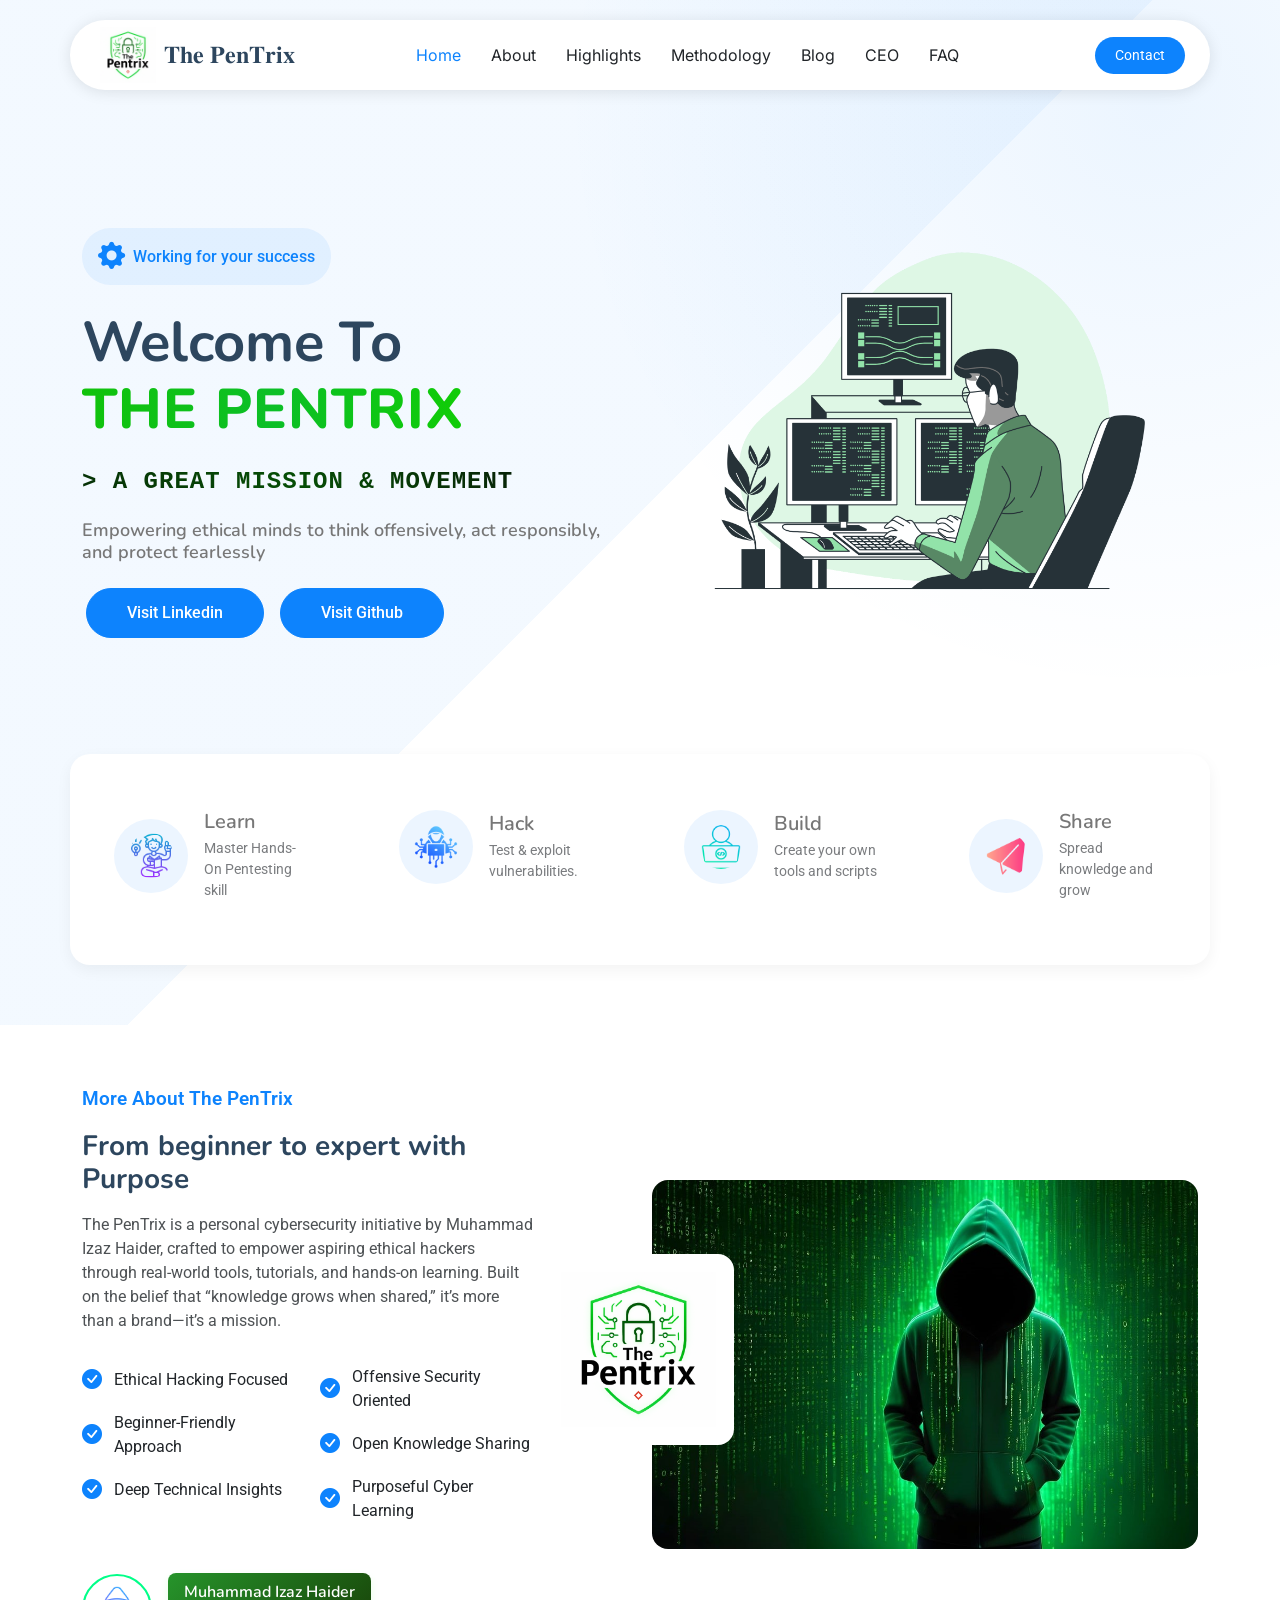
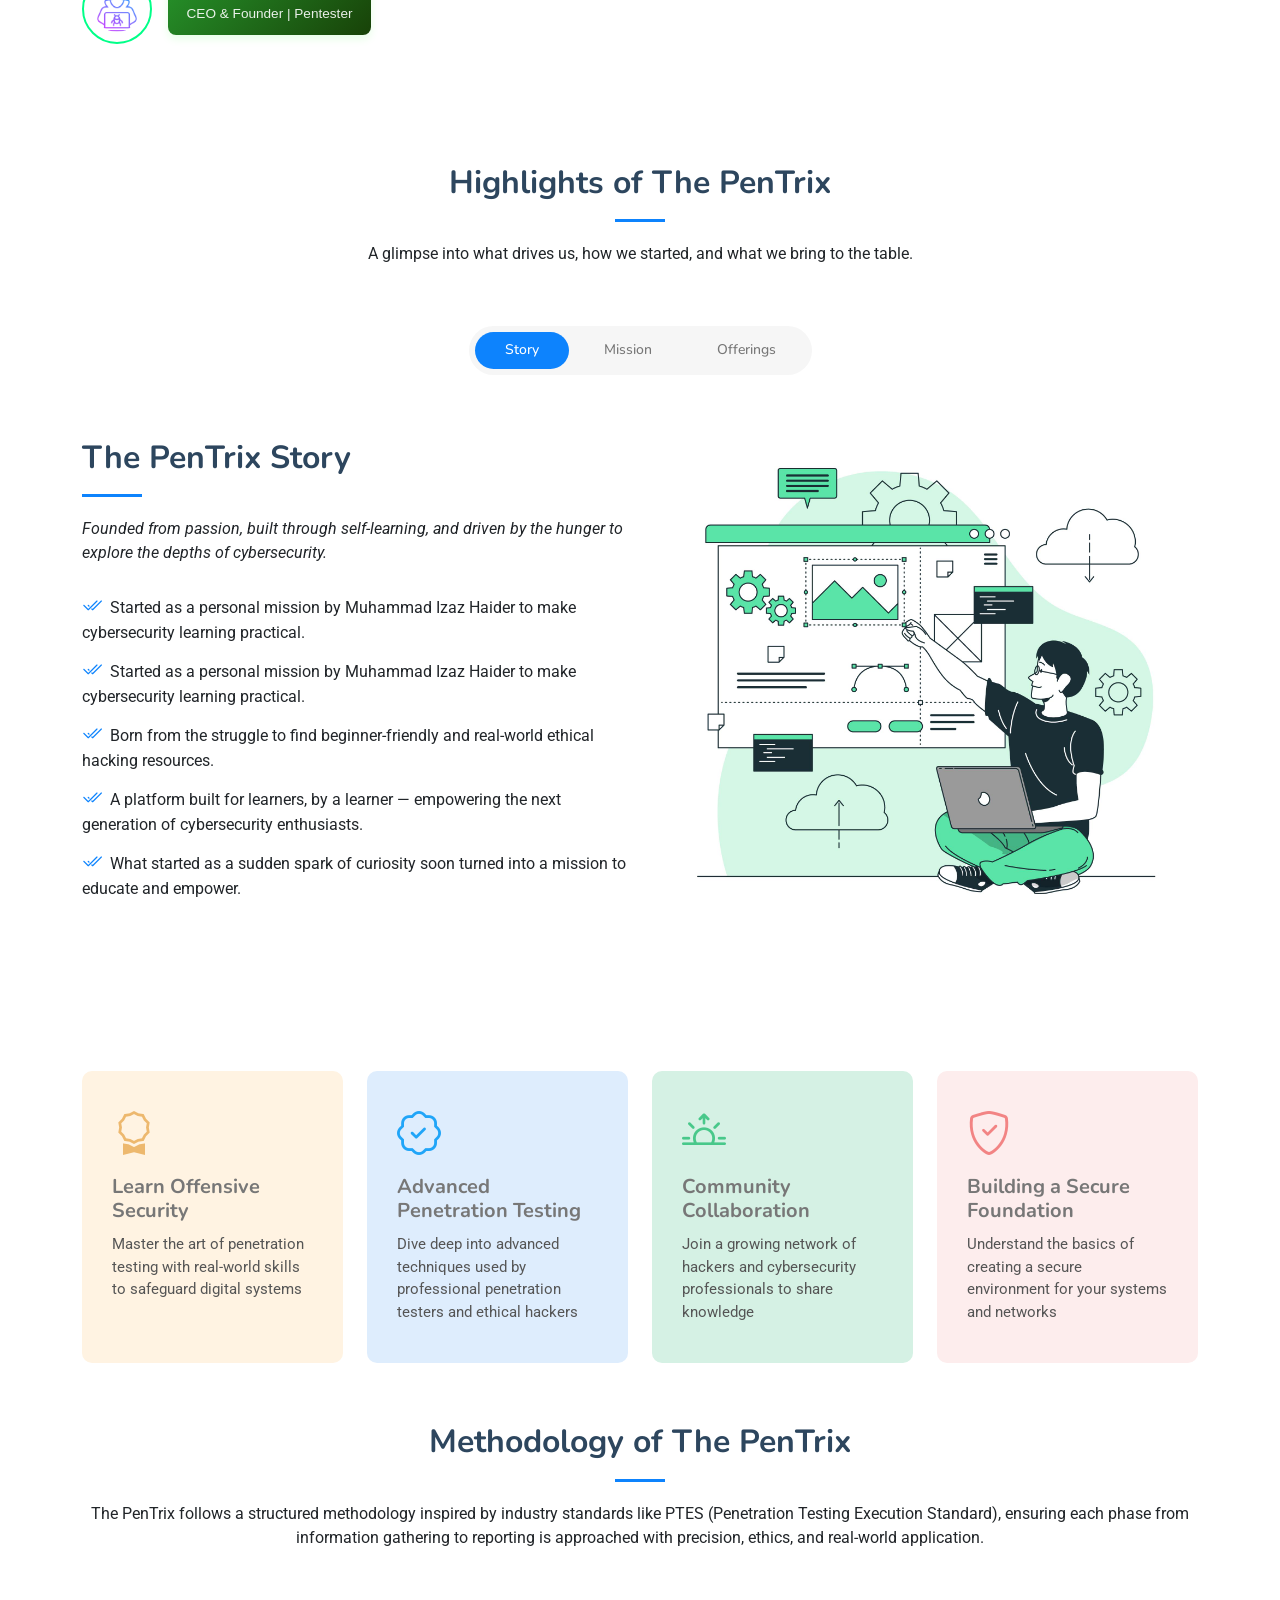
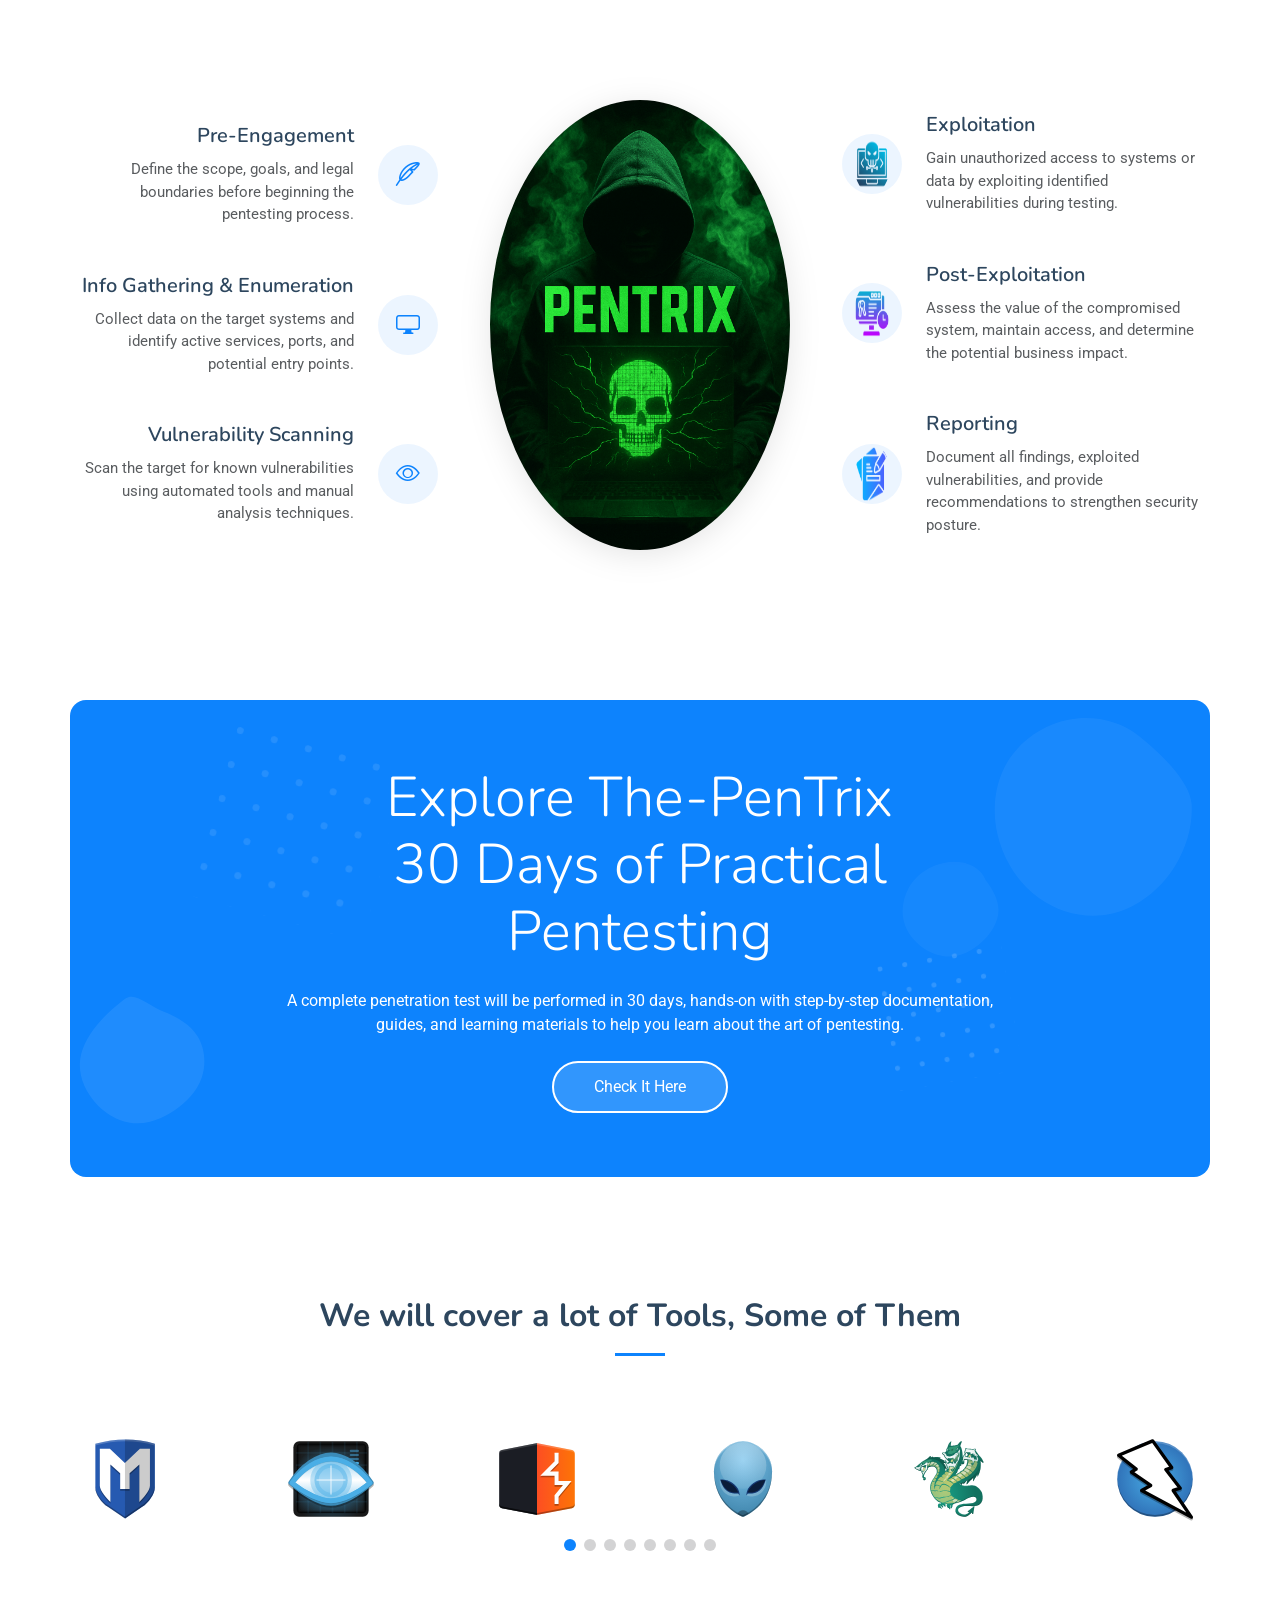
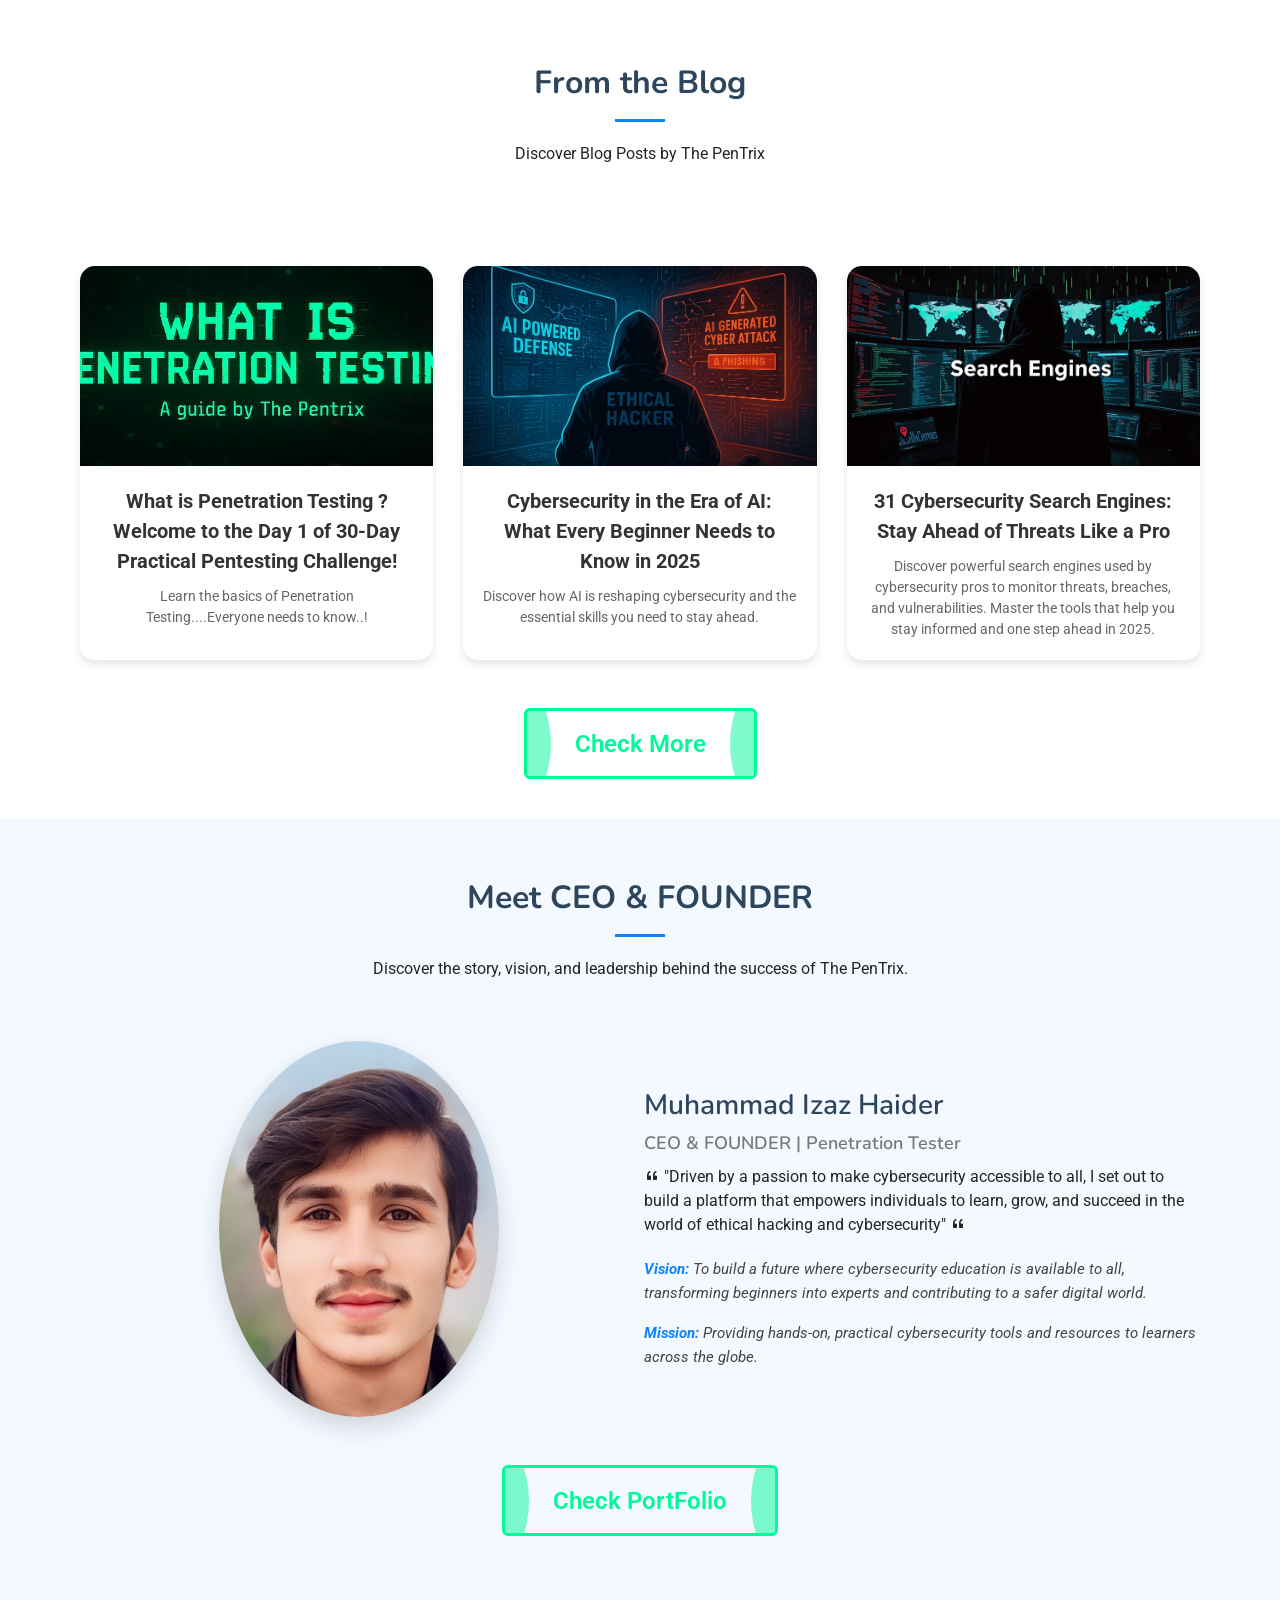
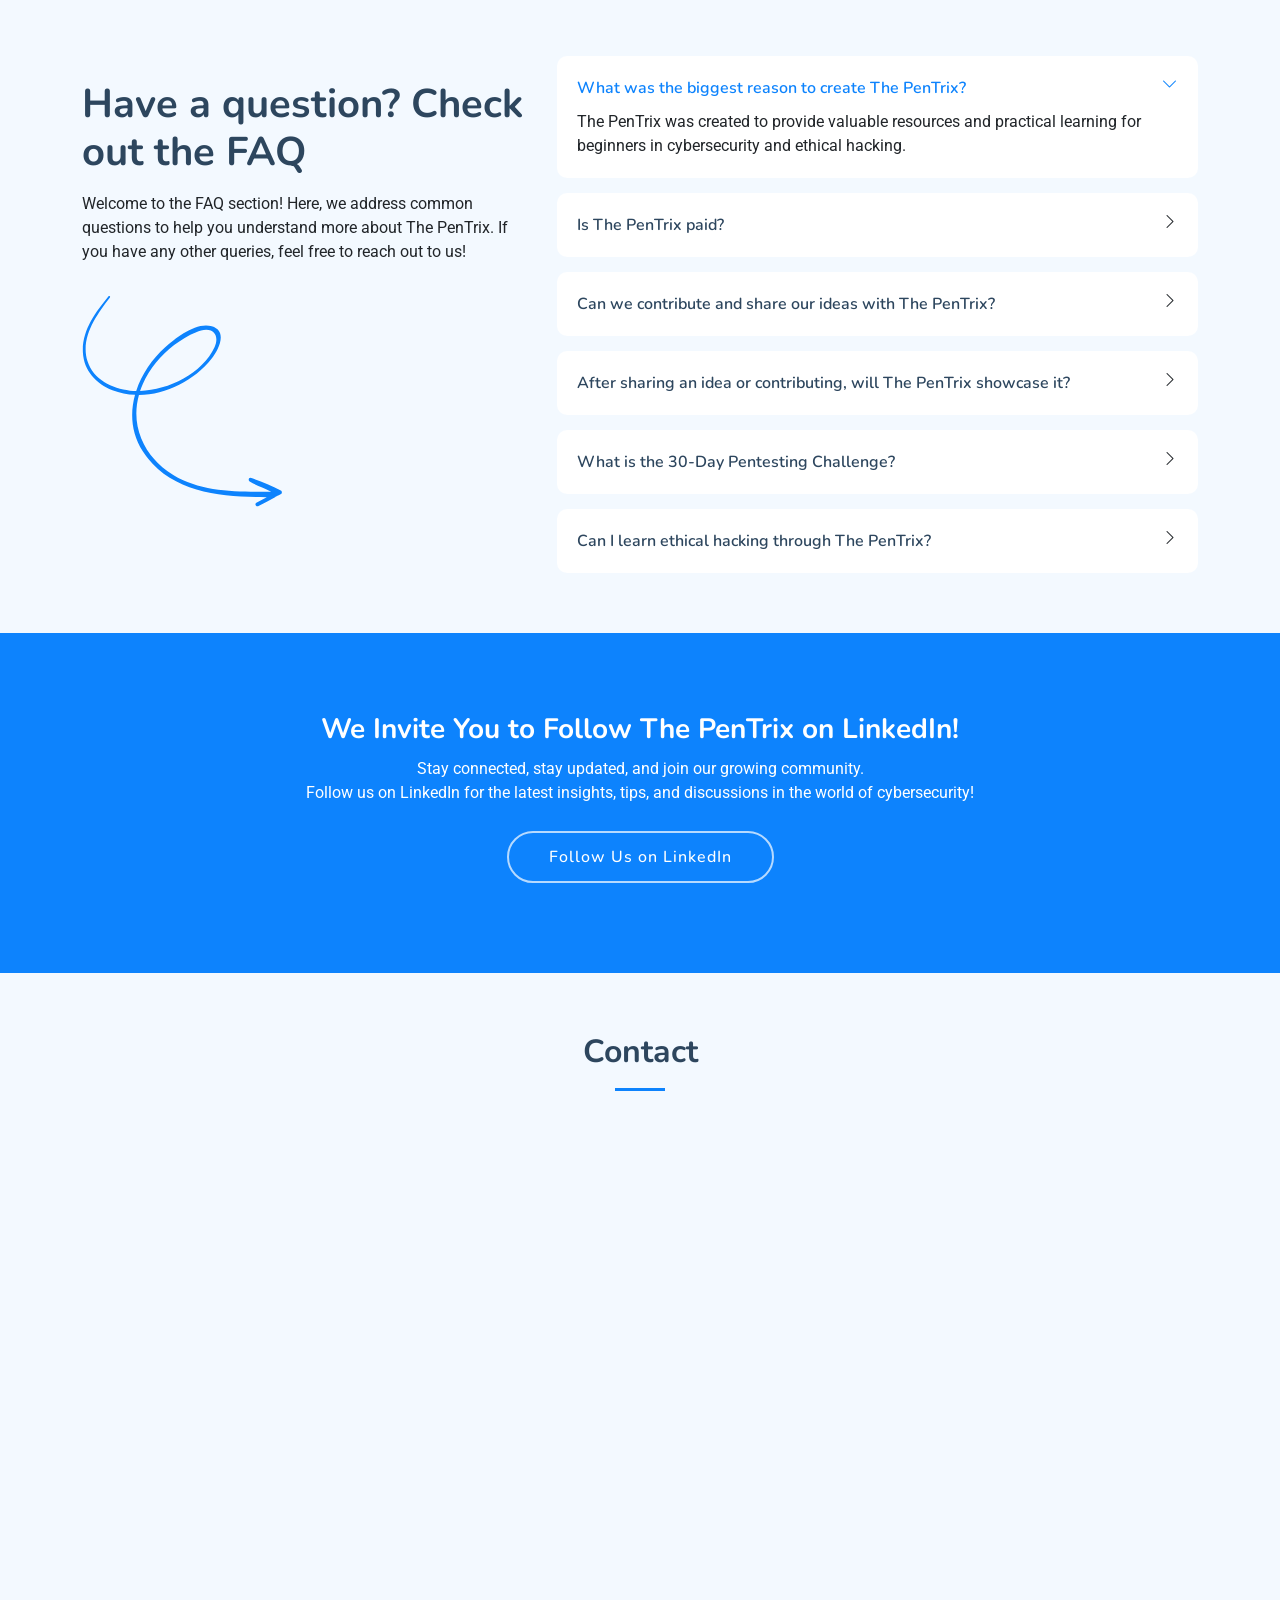
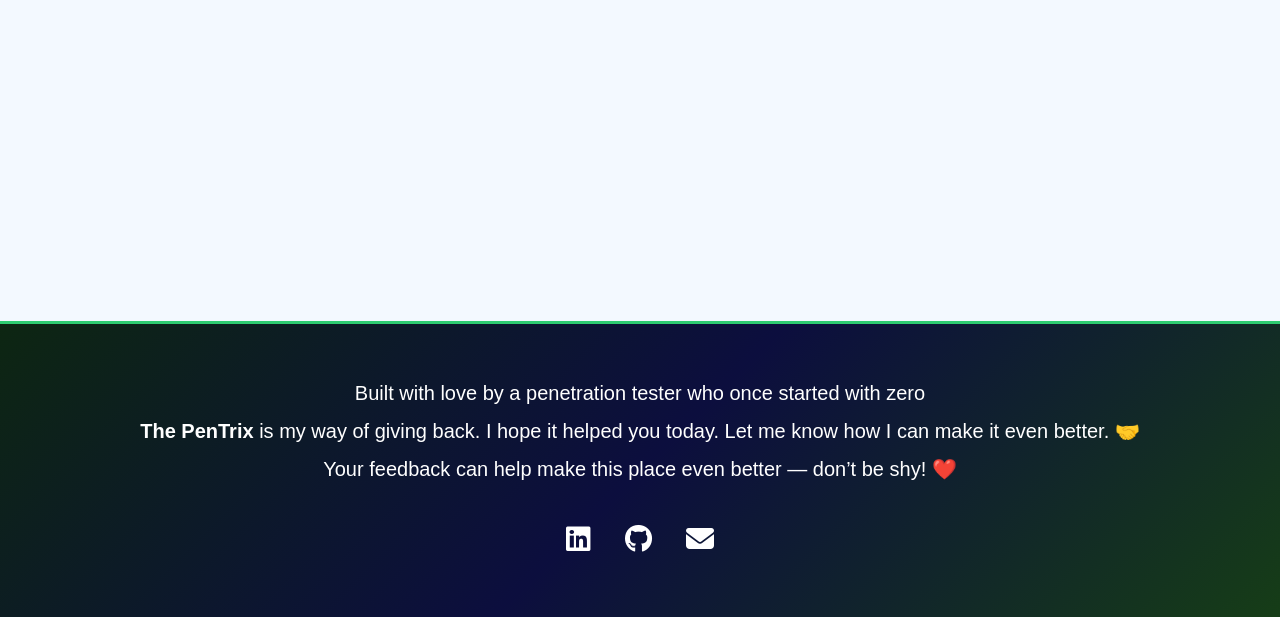
==== commit 1fced6f8: "final" ====
--- a/index.html
+++ b/index.html
@@ -4,12 +4,12 @@
 <head>
   <meta charset="utf-8">
   <meta content="width=device-width, initial-scale=1.0" name="viewport">
-  <title>Index - iLanding Bootstrap Template</title>
+  <title>The PenTrix</title>
   <meta name="description" content="">
   <meta name="keywords" content="">
 
   <!-- Favicons -->
-  <link href="assets/img/favicon.png" rel="icon">
+  <link href="assets/img/logo.png" rel="icon">
   <link href="assets/img/apple-touch-icon.png" rel="apple-touch-icon">
 
   <!-- Fonts -->
@@ -23,18 +23,11 @@
   <link href="assets/vendor/aos/aos.css" rel="stylesheet">
   <link href="assets/vendor/glightbox/css/glightbox.min.css" rel="stylesheet">
   <link href="assets/vendor/swiper/swiper-bundle.min.css" rel="stylesheet">
+  <link rel="stylesheet" href="https://cdnjs.cloudflare.com/ajax/libs/font-awesome/6.4.0/css/all.min.css">
 
   <!-- Main CSS File -->
   <link href="assets/css/main.css" rel="stylesheet">
-  <link href="assets/css/new.css" rel="stylesheet">
-
-  <!-- =======================================================
-  * Template Name: iLanding
-  * Template URL: https://bootstrapmade.com/ilanding-bootstrap-landing-page-template/
-  * Updated: Nov 12 2024 with Bootstrap v5.3.3
-  * Author: BootstrapMade.com
-  * License: https://bootstrapmade.com/license/
-  ======================================================== -->
+
 </head>
 
 <body class="index-page">
@@ -52,32 +45,17 @@
         <ul>
           <li><a href="#hero" class="active">Home</a></li>
           <li><a href="#about">About</a></li>
-          <li><a href="#features">Features</a></li>
-          <li><a href="#services">Services</a></li>
-          <li><a href="#pricing">Pricing</a></li>
-          <li class="dropdown"><a href="#"><span>Dropdown</span> <i class="bi bi-chevron-down toggle-dropdown"></i></a>
-            <ul>
-              <li><a href="#">Dropdown 1</a></li>
-              <li class="dropdown"><a href="#"><span>Deep Dropdown</span> <i class="bi bi-chevron-down toggle-dropdown"></i></a>
-                <ul>
-                  <li><a href="#">Deep Dropdown 1</a></li>
-                  <li><a href="#">Deep Dropdown 2</a></li>
-                  <li><a href="#">Deep Dropdown 3</a></li>
-                  <li><a href="#">Deep Dropdown 4</a></li>
-                  <li><a href="#">Deep Dropdown 5</a></li>
-                </ul>
-              </li>
-              <li><a href="#">Dropdown 2</a></li>
-              <li><a href="#">Dropdown 3</a></li>
-              <li><a href="#">Dropdown 4</a></li>
-            </ul>
-          </li>
-          <li><a href="#contact">Contact</a></li>
+          <li><a href="#highlights">Highlights</a></li>
+          <li><a href="#methodlogy">Methodology</a></li>
+          <li><a href="#blog">Blog</a></li>
+          <li><a href="#ceo">CEO</a></li>
+          
+          <li><a href="#faq">FAQ</a></li>
         </ul>
         <i class="mobile-nav-toggle d-xl-none bi bi-list"></i>
       </nav>
 
-      <a class="btn-getstarted" href="index.html#about">Get Started</a>
+      <a class="btn-getstarted" href="index.html#contact">Contact</a>
 
     </div>
   </header>
@@ -110,11 +88,8 @@
 
 
               <div class="hero-buttons">
-                <a href="#about" class="btn btn-primary me-0 me-sm-2 mx-1">Get Started</a>
-                <a href="https://www.youtube.com/watch?v=Y7f98aduVJ8" class="btn btn-link mt-2 mt-sm-0 glightbox">
-                  <i class="bi bi-play-circle me-1"></i>
-                  Play Video
-                </a>
+                <a href="https://www.linkedin.com/company/the-pentrix/?viewAsMember=true" class="btn btn-primary me-0 me-sm-2 mx-1">Visit Linkedin</a>
+                <a href="https://github.com/mizazhaider-ceh/The-PenTrix-30-Days-of-Practical-Pentesting" class="btn btn-primary me-0 me-sm-2 mx-1">Visit Github</a>
               </div>
             </div>
           </div>
@@ -213,8 +188,10 @@
                   <div class="profile d-flex align-items-center gap-3">
                     <img src="assets/img/hacker-2.png" alt="CEO Profile" class="profile-image">
                     <div>
-                      <h4 class="profile-name"><br>Muhammad Izaz Haider</h4>
-                      <p class="profile-position">CEO &amp; Founder</p>
+                      <div class="founder-info">
+                        <h4>Muhammad Izaz Haider</h4>
+                        <p>CEO &amp; Founder | Pentester </p>
+                      </div>                      
                     </div>
                   </div>
                 </div>
@@ -290,12 +267,14 @@
                 </p>
                 <ul>
                   <li><i class="bi bi-check2-all"></i> <span>Started as a personal mission by Muhammad Izaz Haider to make cybersecurity learning practical.</span></li>
+                  <li><i class="bi bi-check2-all"></i> <span>Started as a personal mission by Muhammad Izaz Haider to make cybersecurity learning practical.</span></li>
                   <li><i class="bi bi-check2-all"></i> <span>Born from the struggle to find beginner-friendly and real-world ethical hacking resources.</span></li>
                   <li><i class="bi bi-check2-all"></i> <span>A platform built for learners, by a learner — empowering the next generation of cybersecurity enthusiasts.</span></li>
+                  <li><i class="bi bi-check2-all"></i> <span>What started as a sudden spark of curiosity soon turned into a  mission to educate and empower.</span></li>
                 </ul>
               </div>
               <div class="col-lg-6 order-1 order-lg-2 text-center">
-                <img src="assets/img/features-illustration-1.webp" alt="" class="img-fluid">
+                <img src="assets/img/story.jpg" alt="" class="img-fluid">
               </div>
             </div>
           </div><!-- End tab content item -->
@@ -313,10 +292,12 @@
                 <li><i class="bi bi-check2-all"></i> <span>Transforming theory into action with real-world scenarios and custom-built tools.</span></li>
                 <li><i class="bi bi-check2-all"></i> <span>Creating a safe space for learners to grow, experiment, and thrive in cybersecurity.</span></li>
                 <li><i class="bi bi-check2-all"></i> <span>Helping passionate minds explore the ethical side of hacking with structured guidance.</span></li>
+                <li><i class="bi bi-check2-all"></i> <span>Building a self-driven community that supports learning through collaboration and creativity.</span></li>
+                <li><i class="bi bi-check2-all"></i> <span>Guiding learners step-by-step from basic skills to advanced penetration testing techniques.</span></li>
               </ul>
             </div>
             <div class="col-lg-6 order-1 order-lg-2 text-center">
-              <img src="assets/img/features-illustration-2.webp" alt="" class="img-fluid">
+              <img src="assets/img/mission.jpg" alt="" class="img-fluid">
             </div>
           </div>
         </div><!-- End tab content item -->
@@ -331,13 +312,16 @@
                 <li><i class="bi bi-check2-all"></i> <span>Well-structured PDFs, research documents, and practical writeups.</span></li>
                 <li><i class="bi bi-check2-all"></i> <span>Ready-to-use tools, scripts, and beginner-friendly resources.</span></li>
                 <li><i class="bi bi-check2-all"></i> <span>All possible efforts to make learning hacking easy, smart, and effective.</span></li>
+                <li><i class="bi bi-check2-all"></i> <span>Curated roadmaps and learning paths tailored for every cybersecurity enthusiast.</span></li>
+
               </ul>
               <p class="fst-italic">
-                PenTrix is built to empower learners by combining practical content, real tools, and powerful resources—everything needed to grow in cybersecurity.
+                PenTrix is built to empower learners by combining practical content, real tools, and powerful resources—everything needed to grow in cybersecurity.  
+                Whether you're just getting started or leveling up your skills, PenTrix stands with you as your ultimate learning companion in the world of ethical hacking.
               </p>
             </div>
             <div class="col-lg-6 order-1 order-lg-2 text-center">
-              <img src="assets/img/features-illustration-3.webp" alt="" class="img-fluid">
+              <img src="assets/img/offer.png" alt="" class="img-fluid">
             </div>
           </div>
         </div><!-- End tab content item -->
@@ -393,50 +377,56 @@
 
     </section><!-- /Features Cards Section -->
 
+    <div class="container section-title" data-aos="fade-up">
+      <h2>Methodology of The PenTrix</h2>
+      <p>The PenTrix follows a structured methodology inspired by industry standards like PTES (Penetration Testing Execution Standard), ensuring each phase from information gathering to reporting is approached with precision, ethics, and real-world application.</p>
+    </div><!-- End Section Title -->
     <!-- Features 2 Section -->
-    <section id="features-2" class="features-2 section">
+    <section id="methodology" class="features-2 section">
 
       <div class="container" data-aos="fade-up" data-aos-delay="100">
 
         <div class="row align-items-center">
 
           <div class="col-lg-4">
+            
 
             <div class="feature-item text-end mb-5" data-aos="fade-right" data-aos-delay="200">
               <div class="d-flex align-items-center justify-content-end gap-4">
                 <div class="feature-content">
-                  <h3>Use On Any Device</h3>
-                  <p>Vestibulum ante ipsum primis in faucibus orci luctus et ultrices posuere cubilia Curae; In ac dui quis mi consectetuer lacinia.</p>
+                  <h3>Pre-Engagement</h3>
+                  <p>Define the scope, goals, and legal boundaries before beginning the pentesting process.</p>
                 </div>
                 <div class="feature-icon flex-shrink-0">
-                  <i class="bi bi-display"></i>
+                  <i class="bi bi-feather"></i>
                 </div>
               </div>
             </div><!-- End .feature-item -->
-
+            
             <div class="feature-item text-end mb-5" data-aos="fade-right" data-aos-delay="300">
               <div class="d-flex align-items-center justify-content-end gap-4">
                 <div class="feature-content">
-                  <h3>Feather Icons</h3>
-                  <p>Phasellus ullamcorper ipsum rutrum nunc nunc nonummy metus vestibulum volutpat sapien arcu sed augue aliquam erat volutpat.</p>
+                  <h3>Info Gathering & Enumeration</h3>
+                  <p>Collect data on the target systems and identify active services, ports, and potential entry points.</p>
                 </div>
                 <div class="feature-icon flex-shrink-0">
-                  <i class="bi bi-feather"></i>
+                  <i class="bi bi-display"></i>
                 </div>
               </div>
             </div><!-- End .feature-item -->
-
+            
             <div class="feature-item text-end" data-aos="fade-right" data-aos-delay="400">
               <div class="d-flex align-items-center justify-content-end gap-4">
                 <div class="feature-content">
-                  <h3>Retina Ready</h3>
-                  <p>Aenean tellus metus bibendum sed posuere ac mattis non nunc vestibulum fringilla purus sit amet fermentum aenean commodo.</p>
+                  <h3>Vulnerability Scanning</h3>
+                  <p>Scan the target for known vulnerabilities using automated tools and manual analysis techniques.</p>
                 </div>
                 <div class="feature-icon flex-shrink-0">
                   <i class="bi bi-eye"></i>
                 </div>
               </div>
             </div><!-- End .feature-item -->
+            
 
           </div>
 
@@ -451,38 +441,45 @@
             <div class="feature-item mb-5" data-aos="fade-left" data-aos-delay="200">
               <div class="d-flex align-items-center gap-4">
                 <div class="feature-icon flex-shrink-0">
-                  <i class="bi bi-code-square"></i>
+                  <div class="stat-icon">
+                    <img src="assets/img/exploit.png" alt="Share" class="rounded-circle">
+                  </div>
                 </div>
                 <div class="feature-content">
-                  <h3>W3c Valid Code</h3>
-                  <p>Donec vitae sapien ut libero venenatis faucibus nullam quis ante etiam sit amet orci eget eros faucibus tincidunt.</p>
+                  <h3>Exploitation</h3>
+                  <p>Gain unauthorized access to systems or data by exploiting identified vulnerabilities during testing.</p>
                 </div>
               </div>
             </div><!-- End .feature-item -->
-
+            
             <div class="feature-item mb-5" data-aos="fade-left" data-aos-delay="300">
               <div class="d-flex align-items-center gap-4">
                 <div class="feature-icon flex-shrink-0">
-                  <i class="bi bi-phone"></i>
+                  <div class="stat-icon">
+                    <img src="assets/img/post.png" alt="Share" class="rounded-circle">
+                  </div>
                 </div>
                 <div class="feature-content">
-                  <h3>Fully Responsive</h3>
-                  <p>Maecenas tempus tellus eget condimentum rhoncus sem quam semper libero sit amet adipiscing sem neque sed ipsum.</p>
+                  <h3>Post-Exploitation</h3>
+                  <p>Assess the value of the compromised system, maintain access, and determine the potential business impact.</p>
                 </div>
               </div>
             </div><!-- End .feature-item -->
-
+            
             <div class="feature-item" data-aos="fade-left" data-aos-delay="400">
               <div class="d-flex align-items-center gap-4">
                 <div class="feature-icon flex-shrink-0">
-                  <i class="bi bi-browser-chrome"></i>
+                  <div class="stat-icon">
+                    <img src="assets/img/report.png" alt="Share" class="rounded-circle">
+                  </div>
                 </div>
                 <div class="feature-content">
-                  <h3>Browser Compatibility</h3>
-                  <p>Nullam dictum felis eu pede mollis pretium integer tincidunt cras dapibus vivamus elementum semper nisi aenean vulputate.</p>
+                  <h3>Reporting</h3>
+                  <p>Document all findings, exploited vulnerabilities, and provide recommendations to strengthen security posture.</p>
                 </div>
               </div>
             </div><!-- End .feature-item -->
+            
 
           </div>
         </div>
@@ -498,10 +495,10 @@
 
         <div class="row content justify-content-center align-items-center position-relative">
           <div class="col-lg-8 mx-auto text-center">
-            <h2 class="display-4 mb-4">Maecenas tempus tellus eget condimentum</h2>
-            <p class="mb-4">Vestibulum ante ipsum primis in faucibus orci luctus et ultrices posuere cubilia Curae; Donec velit neque, auctor sit amet aliquam vel</p>
-            <a href="#" class="btn btn-cta">Call To Action</a>
-          </div>
+            <h2 class="display-4 mb-4">Explore The-PenTrix <br> 30 Days of Practical Pentesting</h2>
+            <p class="mb-4">A complete penetration test will be performed in 30 days, hands-on with step-by-step documentation, guides, and learning materials to help you learn about  the art of pentesting.</p>
+            <a href="https://github.com/mizazhaider-ceh/The-PenTrix-30-Days-of-Practical-Pentesting" class="btn btn-cta">Check It Here</a>
+          </div>  
 
           <!-- Abstract Background Elements -->
           <div class="shape shape-1">
@@ -585,15 +582,18 @@
               }
             }
           </script>
+          <div class="container section-title" data-aos="fade-up">
+            <h2>We will cover a lot of Tools, Some of Them</h2>
+          </div><!-- End Section Title -->
           <div class="swiper-wrapper align-items-center">
-            <div class="swiper-slide"><img src="assets/img/clients/client-1.png" class="img-fluid" alt=""></div>
-            <div class="swiper-slide"><img src="assets/img/clients/client-2.png" class="img-fluid" alt=""></div>
-            <div class="swiper-slide"><img src="assets/img/clients/client-3.png" class="img-fluid" alt=""></div>
-            <div class="swiper-slide"><img src="assets/img/clients/client-4.png" class="img-fluid" alt=""></div>
-            <div class="swiper-slide"><img src="assets/img/clients/client-5.png" class="img-fluid" alt=""></div>
-            <div class="swiper-slide"><img src="assets/img/clients/client-6.png" class="img-fluid" alt=""></div>
-            <div class="swiper-slide"><img src="assets/img/clients/client-7.png" class="img-fluid" alt=""></div>
-            <div class="swiper-slide"><img src="assets/img/clients/client-8.png" class="img-fluid" alt=""></div>
+            <div class="swiper-slide"><img src="assets/img/clients/metaspoilt.svg" class="img-fluid" alt=""></div>
+            <div class="swiper-slide"><img src="assets/img/clients/nmap.svg" class="img-fluid" alt=""></div>
+            <div class="swiper-slide"><img src="assets/img/clients/burpsuite.svg" class="img-fluid" alt=""></div>
+            <div class="swiper-slide"><img src="assets/img/clients/nikto.svg" class="img-fluid" alt=""></div>
+            <div class="swiper-slide"><img src="assets/img/clients/hydra.svg" class="img-fluid" alt=""></div>
+            <div class="swiper-slide"><img src="assets/img/clients/zaproxy.svg" class="img-fluid" alt=""></div>
+            <div class="swiper-slide"><img src="assets/img/clients/hashcat.svg" class="img-fluid" alt=""></div>
+            <div class="swiper-slide"><img src="assets/img/clients/sqlmap.svg" class="img-fluid" alt=""></div>
           </div>
           <div class="swiper-pagination"></div>
         </div>
@@ -602,335 +602,103 @@
 
     </section><!-- /Clients Section -->
 
+
+    <div class="container section-title" data-aos="fade-up">
+      <h2><br>From the Blog </h2>
+      <p>Discover Blog Posts by The PenTrix</p>
+    </div><!-- End Section Title -->
+
+    <section id="blog" class="blog-section">
+      <div class="blog-grid">
+  
+        <!-- Blog Post Example -->
+        <div class="blog-card">
+          <div class="blog-image-wrapper">
+            <img src="assets/img/whatis.webp" alt="Blog 1">
+            <a href="https://medium.com/@the-pentrix/welcome-to-the-day-1-of-30-day-practical-pentesting-challenge-ee9aed4ae3e9" class="read-more-overlay">Read Here</a>
+          </div>
+          <div class="blog-content">
+            <div class="blog-title">What is Penetration Testing ? Welcome to the Day 1 of 30-Day Practical Pentesting Challenge! </div>
+            <div class="blog-desc"> Learn the basics of Penetration Testing....Everyone needs to know..!</div>
+          </div>
+        </div>
+  
+        <!-- Copy the blog-card block to make 6 cards total -->
+        <!-- Blog Post 2 -->
+        <div class="blog-card">
+          <div class="blog-image-wrapper">
+            <img src="assets/img/ai-cy.webp" alt="Blog 2">
+            <a href="https://medium.com/@the-pentrix/cybersecurity-in-the-era-of-ai-what-every-beginner-needs-to-know-in-2025-ba14b78d0744" class="read-more-overlay">Read Here</a>
+          </div>
+          <div class="blog-content">
+            <div class="blog-title">Cybersecurity in the Era of AI: What Every Beginner Needs to Know in 2025</div>
+            <div class="blog-desc"> Discover how AI is reshaping cybersecurity and the essential skills you need to stay ahead.</div>
+          </div>
+        </div>
+  
+        <!-- Blog Post 3 -->
+        <div class="blog-card">
+          <div class="blog-image-wrapper">
+            <img src="assets/img/search.webp" alt="Blog 3">
+            <a href="https://medium.com/@the-pentrix/31-cybersecurity-search-engines-stay-ahead-of-threats-like-a-pro-e3f754da0d12" class="read-more-overlay">Read Here</a>
+          </div>
+          <div class="blog-content">
+            <div class="blog-title">31 Cybersecurity Search Engines: Stay Ahead of Threats Like a Pro</div>
+            <div class="blog-desc">  Discover powerful search engines used by cybersecurity pros to monitor threats, breaches, and vulnerabilities.  
+              Master the tools that help you stay informed and one step ahead in 2025.</div>
+          </div>
+        </div>
+      </div>
+      <br><br>
+      <div style="display: flex; justify-content: center;">
+        <a href="https://medium.com/@the-pentrix" class="button">Check More</a>
+      </div>
+    </section>
+  
     <!-- Testimonials Section -->
-    <section id="testimonials" class="testimonials section light-background">
+    <section id="ceo" class="testimonials section light-background">
 
       <!-- Section Title -->
       <div class="container section-title" data-aos="fade-up">
-        <h2>Testimonials</h2>
-        <p>Necessitatibus eius consequatur ex aliquid fuga eum quidem sint consectetur velit</p>
+        <h2>Meet CEO & FOUNDER</h2>
+        <p>Discover the story, vision, and leadership behind the success of The PenTrix.</p>
       </div><!-- End Section Title -->
 
       <div class="container">
-
-        <div class="row g-5">
-
+        <div class="row gx-2 gy-5"> <!-- reduced horizontal space with gx-2 -->
           <div class="col-lg-6" data-aos="fade-up" data-aos-delay="100">
-            <div class="testimonial-item">
-              <img src="assets/img/testimonials/testimonials-1.jpg" class="testimonial-img" alt="">
-              <h3>Saul Goodman</h3>
-              <h4>Ceo &amp; Founder</h4>
-              <div class="stars">
-                <i class="bi bi-star-fill"></i><i class="bi bi-star-fill"></i><i class="bi bi-star-fill"></i><i class="bi bi-star-fill"></i><i class="bi bi-star-fill"></i>
-              </div>
-              <p>
-                <i class="bi bi-quote quote-icon-left"></i>
-                <span>Proin iaculis purus consequat sem cure digni ssim donec porttitora entum suscipit rhoncus. Accusantium quam, ultricies eget id, aliquam eget nibh et. Maecen aliquam, risus at semper.</span>
-                <i class="bi bi-quote quote-icon-right"></i>
-              </p>
-            </div>
-          </div><!-- End testimonial item -->
-
+            <div class="founder-item">
+              <!-- CEO/Founder Image -->
+              <img src="assets/img/profile.jpg" class="founder-img" alt="CEO/Founder Image">
+            </div>
+          </div>
           <div class="col-lg-6" data-aos="fade-up" data-aos-delay="200">
-            <div class="testimonial-item">
-              <img src="assets/img/testimonials/testimonials-2.jpg" class="testimonial-img" alt="">
-              <h3>Sara Wilsson</h3>
-              <h4>Designer</h4>
-              <div class="stars">
-                <i class="bi bi-star-fill"></i><i class="bi bi-star-fill"></i><i class="bi bi-star-fill"></i><i class="bi bi-star-fill"></i><i class="bi bi-star-fill"></i>
-              </div>
-              <p>
-                <i class="bi bi-quote quote-icon-left"></i>
-                <span>Export tempor illum tamen malis malis eram quae irure esse labore quem cillum quid cillum eram malis quorum velit fore eram velit sunt aliqua noster fugiat irure amet legam anim culpa.</span>
-                <i class="bi bi-quote quote-icon-right"></i>
-              </p>
-            </div>
-          </div><!-- End testimonial item -->
-
-          <div class="col-lg-6" data-aos="fade-up" data-aos-delay="300">
-            <div class="testimonial-item">
-              <img src="assets/img/testimonials/testimonials-3.jpg" class="testimonial-img" alt="">
-              <h3>Jena Karlis</h3>
-              <h4>Store Owner</h4>
-              <div class="stars">
-                <i class="bi bi-star-fill"></i><i class="bi bi-star-fill"></i><i class="bi bi-star-fill"></i><i class="bi bi-star-fill"></i><i class="bi bi-star-fill"></i>
-              </div>
-              <p>
-                <i class="bi bi-quote quote-icon-left"></i>
-                <span>Enim nisi quem export duis labore cillum quae magna enim sint quorum nulla quem veniam duis minim tempor labore quem eram duis noster aute amet eram fore quis sint minim.</span>
-                <i class="bi bi-quote quote-icon-right"></i>
-              </p>
-            </div>
-          </div><!-- End testimonial item -->
-
-          <div class="col-lg-6" data-aos="fade-up" data-aos-delay="400">
-            <div class="testimonial-item">
-              <img src="assets/img/testimonials/testimonials-4.jpg" class="testimonial-img" alt="">
-              <h3>Matt Brandon</h3>
-              <h4>Freelancer</h4>
-              <div class="stars">
-                <i class="bi bi-star-fill"></i><i class="bi bi-star-fill"></i><i class="bi bi-star-fill"></i><i class="bi bi-star-fill"></i><i class="bi bi-star-fill"></i>
-              </div>
-              <p>
-                <i class="bi bi-quote quote-icon-left"></i>
-                <span>Fugiat enim eram quae cillum dolore dolor amet nulla culpa multos export minim fugiat minim velit minim dolor enim duis veniam ipsum anim magna sunt elit fore quem dolore labore illum veniam.</span>
-                <i class="bi bi-quote quote-icon-right"></i>
-              </p>
-            </div>
-          </div><!-- End testimonial item -->
-
-        </div>
-
-      </div>
+            <br><br><!-- CEO/Founder Name and Role -->
+            <h3>Muhammad Izaz Haider</h3>
+            <h4>CEO & FOUNDER | Penetration Tester</h4>
+
+            <!-- CEO/Founder Bio/Story -->
+            <p>
+              <i class="bi bi-quote quote-icon-left"></i>
+              <span>"Driven by a passion to make cybersecurity accessible to all, I set out to build a platform that empowers individuals to learn, grow, and succeed in the world of ethical hacking and cybersecurity"</span>
+              <i class="bi bi-quote quote-icon-right"></i>
+            </p>
+
+            <!-- CEO's Vision/Message -->
+            <div class="founder-vision">
+              <p><strong>Vision:</strong> To build a future where cybersecurity education is available to all, transforming beginners into experts and contributing to a safer digital world.</p>
+              <p><strong>Mission:</strong> Providing hands-on, practical cybersecurity tools and resources to learners across the globe.</p>
+            </div>
+           
+          </div>
+          <div style="display: flex; justify-content: center;">
+            <a href="https://mizazhaider-ceh.github.io/My-Portfolio/" class="button">Check PortFolio</a>
+          </div>
+        </div><!-- End row -->
+      </div><!-- End container -->
 
     </section><!-- /Testimonials Section -->
-
-    <!-- Stats Section -->
-    <section id="stats" class="stats section">
-
-      <div class="container" data-aos="fade-up" data-aos-delay="100">
-
-        <div class="row gy-4">
-
-          <div class="col-lg-3 col-md-6">
-            <div class="stats-item text-center w-100 h-100">
-              <span data-purecounter-start="0" data-purecounter-end="232" data-purecounter-duration="1" class="purecounter"></span>
-              <p>Clients</p>
-            </div>
-          </div><!-- End Stats Item -->
-
-          <div class="col-lg-3 col-md-6">
-            <div class="stats-item text-center w-100 h-100">
-              <span data-purecounter-start="0" data-purecounter-end="521" data-purecounter-duration="1" class="purecounter"></span>
-              <p>Projects</p>
-            </div>
-          </div><!-- End Stats Item -->
-
-          <div class="col-lg-3 col-md-6">
-            <div class="stats-item text-center w-100 h-100">
-              <span data-purecounter-start="0" data-purecounter-end="1453" data-purecounter-duration="1" class="purecounter"></span>
-              <p>Hours Of Support</p>
-            </div>
-          </div><!-- End Stats Item -->
-
-          <div class="col-lg-3 col-md-6">
-            <div class="stats-item text-center w-100 h-100">
-              <span data-purecounter-start="0" data-purecounter-end="32" data-purecounter-duration="1" class="purecounter"></span>
-              <p>Workers</p>
-            </div>
-          </div><!-- End Stats Item -->
-
-        </div>
-
-      </div>
-
-    </section><!-- /Stats Section -->
-
-    <!-- Services Section -->
-    <section id="services" class="services section light-background">
-
-      <!-- Section Title -->
-      <div class="container section-title" data-aos="fade-up">
-        <h2>Services</h2>
-        <p>Necessitatibus eius consequatur ex aliquid fuga eum quidem sint consectetur velit</p>
-      </div><!-- End Section Title -->
-
-      <div class="container" data-aos="fade-up" data-aos-delay="100">
-
-        <div class="row g-4">
-
-          <div class="col-lg-6" data-aos="fade-up" data-aos-delay="100">
-            <div class="service-card d-flex">
-              <div class="icon flex-shrink-0">
-                <i class="bi bi-activity"></i>
-              </div>
-              <div>
-                <h3>Nesciunt Mete</h3>
-                <p>Provident nihil minus qui consequatur non omnis maiores. Eos accusantium minus dolores iure perferendis tempore et consequatur.</p>
-                <a href="service-details.html" class="read-more">Read More <i class="bi bi-arrow-right"></i></a>
-              </div>
-            </div>
-          </div><!-- End Service Card -->
-
-          <div class="col-lg-6" data-aos="fade-up" data-aos-delay="200">
-            <div class="service-card d-flex">
-              <div class="icon flex-shrink-0">
-                <i class="bi bi-diagram-3"></i>
-              </div>
-              <div>
-                <h3>Eosle Commodi</h3>
-                <p>Ut autem aut autem non a. Sint sint sit facilis nam iusto sint. Libero corrupti neque eum hic non ut nesciunt dolorem.</p>
-                <a href="service-details.html" class="read-more">Read More <i class="bi bi-arrow-right"></i></a>
-              </div>
-            </div>
-          </div><!-- End Service Card -->
-
-          <div class="col-lg-6" data-aos="fade-up" data-aos-delay="300">
-            <div class="service-card d-flex">
-              <div class="icon flex-shrink-0">
-                <i class="bi bi-easel"></i>
-              </div>
-              <div>
-                <h3>Ledo Markt</h3>
-                <p>Ut excepturi voluptatem nisi sed. Quidem fuga consequatur. Minus ea aut. Vel qui id voluptas adipisci eos earum corrupti.</p>
-                <a href="service-details.html" class="read-more">Read More <i class="bi bi-arrow-right"></i></a>
-              </div>
-            </div>
-          </div><!-- End Service Card -->
-
-          <div class="col-lg-6" data-aos="fade-up" data-aos-delay="400">
-            <div class="service-card d-flex">
-              <div class="icon flex-shrink-0">
-                <i class="bi bi-clipboard-data"></i>
-              </div>
-              <div>
-                <h3>Asperiores Commodit</h3>
-                <p>Non et temporibus minus omnis sed dolor esse consequatur. Cupiditate sed error ea fuga sit provident adipisci neque.</p>
-                <a href="service-details.html" class="read-more">Read More <i class="bi bi-arrow-right"></i></a>
-              </div>
-            </div>
-          </div><!-- End Service Card -->
-
-        </div>
-
-      </div>
-
-    </section><!-- /Services Section -->
-
-    <!-- Pricing Section -->
-    <section id="pricing" class="pricing section light-background">
-
-      <!-- Section Title -->
-      <div class="container section-title" data-aos="fade-up">
-        <h2>Pricing</h2>
-        <p>Necessitatibus eius consequatur ex aliquid fuga eum quidem sint consectetur velit</p>
-      </div><!-- End Section Title -->
-
-      <div class="container" data-aos="fade-up" data-aos-delay="100">
-
-        <div class="row g-4 justify-content-center">
-
-          <!-- Basic Plan -->
-          <div class="col-lg-4" data-aos="fade-up" data-aos-delay="100">
-            <div class="pricing-card">
-              <h3>Basic Plan</h3>
-              <div class="price">
-                <span class="currency">$</span>
-                <span class="amount">9.9</span>
-                <span class="period">/ month</span>
-              </div>
-              <p class="description">Sed ut perspiciatis unde omnis iste natus error sit voluptatem accusantium doloremque laudantium totam.</p>
-
-              <h4>Featured Included:</h4>
-              <ul class="features-list">
-                <li>
-                  <i class="bi bi-check-circle-fill"></i>
-                  Duis aute irure dolor
-                </li>
-                <li>
-                  <i class="bi bi-check-circle-fill"></i>
-                  Excepteur sint occaecat
-                </li>
-                <li>
-                  <i class="bi bi-check-circle-fill"></i>
-                  Nemo enim ipsam voluptatem
-                </li>
-              </ul>
-
-              <a href="#" class="btn btn-primary">
-                Buy Now
-                <i class="bi bi-arrow-right"></i>
-              </a>
-            </div>
-          </div>
-
-          <!-- Standard Plan -->
-          <div class="col-lg-4" data-aos="fade-up" data-aos-delay="200">
-            <div class="pricing-card popular">
-              <div class="popular-badge">Most Popular</div>
-              <h3>Standard Plan</h3>
-              <div class="price">
-                <span class="currency">$</span>
-                <span class="amount">19.9</span>
-                <span class="period">/ month</span>
-              </div>
-              <p class="description">At vero eos et accusamus et iusto odio dignissimos ducimus qui blanditiis praesentium voluptatum.</p>
-
-              <h4>Featured Included:</h4>
-              <ul class="features-list">
-                <li>
-                  <i class="bi bi-check-circle-fill"></i>
-                  Lorem ipsum dolor sit amet
-                </li>
-                <li>
-                  <i class="bi bi-check-circle-fill"></i>
-                  Consectetur adipiscing elit
-                </li>
-                <li>
-                  <i class="bi bi-check-circle-fill"></i>
-                  Sed do eiusmod tempor
-                </li>
-                <li>
-                  <i class="bi bi-check-circle-fill"></i>
-                  Ut labore et dolore magna
-                </li>
-              </ul>
-
-              <a href="#" class="btn btn-light">
-                Buy Now
-                <i class="bi bi-arrow-right"></i>
-              </a>
-            </div>
-          </div>
-
-          <!-- Premium Plan -->
-          <div class="col-lg-4" data-aos="fade-up" data-aos-delay="300">
-            <div class="pricing-card">
-              <h3>Premium Plan</h3>
-              <div class="price">
-                <span class="currency">$</span>
-                <span class="amount">39.9</span>
-                <span class="period">/ month</span>
-              </div>
-              <p class="description">Quis autem vel eum iure reprehenderit qui in ea voluptate velit esse quam nihil molestiae.</p>
-
-              <h4>Featured Included:</h4>
-              <ul class="features-list">
-                <li>
-                  <i class="bi bi-check-circle-fill"></i>
-                  Temporibus autem quibusdam
-                </li>
-                <li>
-                  <i class="bi bi-check-circle-fill"></i>
-                  Saepe eveniet ut et voluptates
-                </li>
-                <li>
-                  <i class="bi bi-check-circle-fill"></i>
-                  Nam libero tempore soluta
-                </li>
-                <li>
-                  <i class="bi bi-check-circle-fill"></i>
-                  Cumque nihil impedit quo
-                </li>
-                <li>
-                  <i class="bi bi-check-circle-fill"></i>
-                  Maxime placeat facere possimus
-                </li>
-              </ul>
-
-              <a href="#" class="btn btn-primary">
-                Buy Now
-                <i class="bi bi-arrow-right"></i>
-              </a>
-            </div>
-          </div>
-
-        </div>
-
-      </div>
-
-    </section><!-- /Pricing Section -->
-
+ 
     <!-- Faq Section -->
     <section class="faq-9 faq section light-background" id="faq">
 
@@ -938,8 +706,9 @@
         <div class="row">
 
           <div class="col-lg-5" data-aos="fade-up">
+            <br>
             <h2 class="faq-title">Have a question? Check out the FAQ</h2>
-            <p class="faq-description">Maecenas tempus tellus eget condimentum rhoncus sem quam semper libero sit amet adipiscing sem neque sed ipsum.</p>
+            <p class="faq-description">Welcome to the FAQ section! Here, we address common questions to help you understand more about The PenTrix. If you have any other queries, feel free to reach out to us!</p>
             <div class="faq-arrow d-none d-lg-block" data-aos="fade-up" data-aos-delay="200">
               <svg class="faq-arrow" width="200" height="211" viewBox="0 0 200 211" fill="none" xmlns="http://www.w3.org/2000/svg">
                 <path d="M198.804 194.488C189.279 189.596 179.529 185.52 169.407 182.07L169.384 182.049C169.227 181.994 169.07 181.939 168.912 181.884C166.669 181.139 165.906 184.546 167.669 185.615C174.053 189.473 182.761 191.837 189.146 195.695C156.603 195.912 119.781 196.591 91.266 179.049C62.5221 161.368 48.1094 130.695 56.934 98.891C84.5539 98.7247 112.556 84.0176 129.508 62.667C136.396 53.9724 146.193 35.1448 129.773 30.2717C114.292 25.6624 93.7109 41.8875 83.1971 51.3147C70.1109 63.039 59.63 78.433 54.2039 95.0087C52.1221 94.9842 50.0776 94.8683 48.0703 94.6608C30.1803 92.8027 11.2197 83.6338 5.44902 65.1074C-1.88449 41.5699 14.4994 19.0183 27.9202 1.56641C28.6411 0.625793 27.2862 -0.561638 26.5419 0.358501C13.4588 16.4098 -0.221091 34.5242 0.896608 56.5659C1.8218 74.6941 14.221 87.9401 30.4121 94.2058C37.7076 97.0203 45.3454 98.5003 53.0334 98.8449C47.8679 117.532 49.2961 137.487 60.7729 155.283C87.7615 197.081 139.616 201.147 184.786 201.155L174.332 206.827C172.119 208.033 174.345 211.287 176.537 210.105C182.06 207.125 187.582 204.122 193.084 201.144C193.346 201.147 195.161 199.887 195.423 199.868C197.08 198.548 193.084 201.144 195.528 199.81C196.688 199.192 197.846 198.552 199.006 197.935C200.397 197.167 200.007 195.087 198.804 194.488ZM60.8213 88.0427C67.6894 72.648 78.8538 59.1566 92.1207 49.0388C98.8475 43.9065 106.334 39.2953 114.188 36.1439C117.295 34.8947 120.798 33.6609 124.168 33.635C134.365 33.5511 136.354 42.9911 132.638 51.031C120.47 77.4222 86.8639 93.9837 58.0983 94.9666C58.8971 92.6666 59.783 90.3603 60.8213 88.0427Z" fill="currentColor"></path>
@@ -951,49 +720,52 @@
             <div class="faq-container">
 
               <div class="faq-item faq-active">
-                <h3>Non consectetur a erat nam at lectus urna duis?</h3>
+                <h3>What was the biggest reason to create The PenTrix?</h3>
                 <div class="faq-content">
-                  <p>Feugiat pretium nibh ipsum consequat. Tempus iaculis urna id volutpat lacus laoreet non curabitur gravida. Venenatis lectus magna fringilla urna porttitor rhoncus dolor purus non.</p>
+                  <p>The PenTrix was created to provide valuable resources and practical learning for beginners in cybersecurity and ethical hacking.
+                  </p>
                 </div>
                 <i class="faq-toggle bi bi-chevron-right"></i>
               </div><!-- End Faq item-->
 
               <div class="faq-item">
-                <h3>Feugiat scelerisque varius morbi enim nunc faucibus?</h3>
+                <h3>Is The PenTrix paid?</h3>
                 <div class="faq-content">
-                  <p>Dolor sit amet consectetur adipiscing elit pellentesque habitant morbi. Id interdum velit laoreet id donec ultrices. Fringilla phasellus faucibus scelerisque eleifend donec pretium. Est pellentesque elit ullamcorper dignissim. Mauris ultrices eros in cursus turpis massa tincidunt dui.</p>
+                  <p>No, The PenTrix offers free blog posts, tutorials, and resources. Some premium content may be paid.
+                  </p>
                 </div>
                 <i class="faq-toggle bi bi-chevron-right"></i>
               </div><!-- End Faq item-->
 
               <div class="faq-item">
-                <h3>Dolor sit amet consectetur adipiscing elit pellentesque?</h3>
+                <h3>Can we contribute and share our ideas with The PenTrix?</h3>
                 <div class="faq-content">
-                  <p>Eleifend mi in nulla posuere sollicitudin aliquam ultrices sagittis orci. Faucibus pulvinar elementum integer enim. Sem nulla pharetra diam sit amet nisl suscipit. Rutrum tellus pellentesque eu tincidunt. Lectus urna duis convallis convallis tellus. Urna molestie at elementum eu facilisis sed odio morbi quis</p>
+                  <p>Yes, we welcome contributions and ideas from our community. Reach out to us to share your knowledge!</p>
                 </div>
                 <i class="faq-toggle bi bi-chevron-right"></i>
               </div><!-- End Faq item-->
 
               <div class="faq-item">
-                <h3>Ac odio tempor orci dapibus. Aliquam eleifend mi in nulla?</h3>
+                <h3>After sharing an idea or contributing, will The PenTrix showcase it?</h3>
                 <div class="faq-content">
-                  <p>Dolor sit amet consectetur adipiscing elit pellentesque habitant morbi. Id interdum velit laoreet id donec ultrices. Fringilla phasellus faucibus scelerisque eleifend donec pretium. Est pellentesque elit ullamcorper dignissim. Mauris ultrices eros in cursus turpis massa tincidunt dui.</p>
+                  <p>If your contribution aligns with our mission, we would love to feature it on our platform.</p>
                 </div>
                 <i class="faq-toggle bi bi-chevron-right"></i>
               </div><!-- End Faq item-->
 
               <div class="faq-item">
-                <h3>Tempus quam pellentesque nec nam aliquam sem et tortor?</h3>
+                <h3> What is the 30-Day Pentesting Challenge?</h3>
                 <div class="faq-content">
-                  <p>Molestie a iaculis at erat pellentesque adipiscing commodo. Dignissim suspendisse in est ante in. Nunc vel risus commodo viverra maecenas accumsan. Sit amet nisl suscipit adipiscing bibendum est. Purus gravida quis blandit turpis cursus in</p>
+                  <p>The 30-Day Pentesting Challenge is a practical course designed to teach you penetration testing skill in depthly by covering all phases
+                  </p>
                 </div>
                 <i class="faq-toggle bi bi-chevron-right"></i>
               </div><!-- End Faq item-->
 
               <div class="faq-item">
-                <h3>Perspiciatis quod quo quos nulla quo illum ullam?</h3>
+                <h3>Can I learn ethical hacking through The PenTrix?</h3>
                 <div class="faq-content">
-                  <p>Enim ea facilis quaerat voluptas quidem et dolorem. Quis et consequatur non sed in suscipit sequi. Distinctio ipsam dolore et.</p>
+                  <p>Yes, The PenTrix offers tutorials, deatiled guides , pdfs and more more to help you learn ethical hacking and cybersecurity.</p>
                 </div>
                 <i class="faq-toggle bi bi-chevron-right"></i>
               </div><!-- End Faq item-->
@@ -1012,9 +784,9 @@
         <div class="row justify-content-center" data-aos="zoom-in" data-aos-delay="100">
           <div class="col-xl-10">
             <div class="text-center">
-              <h3>Call To Action</h3>
-              <p>Duis aute irure dolor in reprehenderit in voluptate velit esse cillum dolore eu fugiat nulla pariatur. Excepteur sint occaecat cupidatat non proident, sunt in culpa qui officia deserunt mollit anim id est laborum.</p>
-              <a class="cta-btn" href="#">Call To Action</a>
+              <h3>We Invite You to Follow The PenTrix on LinkedIn!</h3>
+              <p>Stay connected, stay updated, and join our growing community.<br>Follow us on LinkedIn for the latest insights, tips, and discussions in the world of cybersecurity!</p>
+              <a class="cta-btn" href="https://www.linkedin.com/company/the-pen-trix" target="_blank">Follow Us on LinkedIn</a>
             </div>
           </div>
         </div>
@@ -1028,7 +800,7 @@
       <!-- Section Title -->
       <div class="container section-title" data-aos="fade-up">
         <h2>Contact</h2>
-        <p>Necessitatibus eius consequatur ex aliquid fuga eum quidem sint consectetur velit</p>
+        
       </div><!-- End Section Title -->
 
       <div class="container" data-aos="fade-up" data-aos-delay="100">
@@ -1037,7 +809,7 @@
           <div class="col-lg-5">
             <div class="info-box" data-aos="fade-up" data-aos-delay="200">
               <h3>Contact Info</h3>
-              <p>Praesent sapien massa, convallis a pellentesque nec, egestas non nisi. Vestibulum ante ipsum primis.</p>
+              <p>At The PenTrix, we are always eager to hear from you! Whether you have questions, feedback, or ideas to share, we are here to listen and engage with the cybersecurity community. Reach out to us for collaborations, inquiries, or if you're looking for expert insights.</p>
 
               <div class="info-item" data-aos="fade-up" data-aos-delay="300">
                 <div class="icon-box">
@@ -1045,8 +817,7 @@
                 </div>
                 <div class="content">
                   <h4>Our Location</h4>
-                  <p>A108 Adam Street</p>
-                  <p>New York, NY 535022</p>
+                  <p> Punjab, Pakistan</p>
                 </div>
               </div>
 
@@ -1056,8 +827,8 @@
                 </div>
                 <div class="content">
                   <h4>Phone Number</h4>
-                  <p>+1 5589 55488 55</p>
-                  <p>+1 6678 254445 41</p>
+                  <p>+92 306 6150249</p>
+
                 </div>
               </div>
 
@@ -1067,8 +838,8 @@
                 </div>
                 <div class="content">
                   <h4>Email Address</h4>
-                  <p>info@example.com</p>
-                  <p>contact@example.com</p>
+                  <p>mizazhaiderceh@gmail.com</p>
+
                 </div>
               </div>
             </div>
@@ -1077,9 +848,9 @@
           <div class="col-lg-7">
             <div class="contact-form" data-aos="fade-up" data-aos-delay="300">
               <h3>Get In Touch</h3>
-              <p>Praesent sapien massa, convallis a pellentesque nec, egestas non nisi. Vestibulum ante ipsum primis.</p>
-
-              <form action="forms/contact.php" method="post" class="php-email-form" data-aos="fade-up" data-aos-delay="200">
+              <p>We’d love to hear from you! Whether you have feedback, questions, or ideas to share, feel free to reach out to us. Our team at The PenTrix is always ready to connect with passionate individuals who are eager to explore the world of cybersecurity</p>
+
+              <form action="https://formspree.io/f/xldjdnlr" method="POST" class="custom-form">
                 <div class="row gy-4">
 
                   <div class="col-md-6">
@@ -1098,11 +869,6 @@
                     <textarea class="form-control" name="message" rows="6" placeholder="Message" required=""></textarea>
                   </div>
 
-                  <div class="col-12 text-center">
-                    <div class="loading">Loading</div>
-                    <div class="error-message"></div>
-                    <div class="sent-message">Your message has been sent. Thank you!</div>
-
                     <button type="submit" class="btn">Send Message</button>
                   </div>
 
@@ -1120,88 +886,16 @@
 
   </main>
 
-  <footer id="footer" class="footer">
-
-    <div class="container footer-top">
-      <div class="row gy-4">
-        <div class="col-lg-4 col-md-6 footer-about">
-          <a href="index.html" class="logo d-flex align-items-center">
-            <span class="sitename">iLanding</span>
-          </a>
-          <div class="footer-contact pt-3">
-            <p>A108 Adam Street</p>
-            <p>New York, NY 535022</p>
-            <p class="mt-3"><strong>Phone:</strong> <span>+1 5589 55488 55</span></p>
-            <p><strong>Email:</strong> <span>info@example.com</span></p>
-          </div>
-          <div class="social-links d-flex mt-4">
-            <a href=""><i class="bi bi-twitter-x"></i></a>
-            <a href=""><i class="bi bi-facebook"></i></a>
-            <a href=""><i class="bi bi-instagram"></i></a>
-            <a href=""><i class="bi bi-linkedin"></i></a>
-          </div>
-        </div>
-
-        <div class="col-lg-2 col-md-3 footer-links">
-          <h4>Useful Links</h4>
-          <ul>
-            <li><a href="#">Home</a></li>
-            <li><a href="#">About us</a></li>
-            <li><a href="#">Services</a></li>
-            <li><a href="#">Terms of service</a></li>
-            <li><a href="#">Privacy policy</a></li>
-          </ul>
-        </div>
-
-        <div class="col-lg-2 col-md-3 footer-links">
-          <h4>Our Services</h4>
-          <ul>
-            <li><a href="#">Web Design</a></li>
-            <li><a href="#">Web Development</a></li>
-            <li><a href="#">Product Management</a></li>
-            <li><a href="#">Marketing</a></li>
-            <li><a href="#">Graphic Design</a></li>
-          </ul>
-        </div>
-
-        <div class="col-lg-2 col-md-3 footer-links">
-          <h4>Hic solutasetp</h4>
-          <ul>
-            <li><a href="#">Molestiae accusamus iure</a></li>
-            <li><a href="#">Excepturi dignissimos</a></li>
-            <li><a href="#">Suscipit distinctio</a></li>
-            <li><a href="#">Dilecta</a></li>
-            <li><a href="#">Sit quas consectetur</a></li>
-          </ul>
-        </div>
-
-        <div class="col-lg-2 col-md-3 footer-links">
-          <h4>Nobis illum</h4>
-          <ul>
-            <li><a href="#">Ipsam</a></li>
-            <li><a href="#">Laudantium dolorum</a></li>
-            <li><a href="#">Dinera</a></li>
-            <li><a href="#">Trodelas</a></li>
-            <li><a href="#">Flexo</a></li>
-          </ul>
-        </div>
-
-      </div>
+  <footer class="site-footer">
+    <p>
+      Built with love by a penetration tester who once started with zero <br> <strong>The PenTrix</strong> is my way of giving back. I hope it helped you today. Let me know how I can make it even better. 🤝Your feedback can help make this place even better — don’t be shy! ❤️    </p>
+    <div class="footer-socials">
+      <a href="https://www.linkedin.com/company/the-pentrix/" target="_blank" title="LinkedIn"><i class="fab fa-linkedin"></i></a>
+      <a href="https://github.com/mizazhaider-ceh/The-PenTrix-30-Days-of-Practical-Pentesting" target="_blank" title="GitHub"><i class="fab fa-github"></i></a>
+      <a href="mailto:mizazhaderceh@gmail.com" title="Email"><i class="fas fa-envelope"></i></a>
     </div>
-
-    <div class="container copyright text-center mt-4">
-      <p>© <span>Copyright</span> <strong class="px-1 sitename">iLanding</strong> <span>All Rights Reserved</span></p>
-      <div class="credits">
-        <!-- All the links in the footer should remain intact. -->
-        <!-- You can delete the links only if you've purchased the pro version. -->
-        <!-- Licensing information: https://bootstrapmade.com/license/ -->
-        <!-- Purchase the pro version with working PHP/AJAX contact form: [buy-url] -->
-        Designed by <a href="https://bootstrapmade.com/">BootstrapMade</a> Distributed By <a href="https://themewagon.com">ThemeWagon</a>
-      </div>
-    </div>
-
   </footer>
-
+  
   <!-- Scroll Top -->
   <a href="#" id="scroll-top" class="scroll-top d-flex align-items-center justify-content-center"><i class="bi bi-arrow-up-short"></i></a>
 
--- a/assets/css/main.css
+++ b/assets/css/main.css
@@ -1053,13 +1053,47 @@
   padding: 10px;  /* Adds padding to reduce the size of the image inside the circle */
   background-color: #fff;  /* Optional: Add a background if needed */
   border: 2px solid #00ff88;  /* Optional: Green border around the image */
-  margin-top: 25px;  /* Moves the image down slightly */
+  margin-top: 3px;  /* Moves the image down slightly */
 }
 .profile-image img {
   width: 60%; /* Make the image cover the entire circle */
   height: 60%; /* Make the image cover the entire circle */
  /* Ensures the image fills the circle without distortion */
 }
+
+
+
+.founder-info {
+  background: linear-gradient(135deg, #26942b, #184208);
+  padding: 10px 16px;
+  border-radius: 8px;
+  box-shadow: 0 4px 8px rgba(0, 255, 21, 0.1);
+  display: inline-block;
+  white-space: nowrap;
+  overflow: hidden;
+  text-overflow: ellipsis;
+  color: #ffffff;
+  font-family: 'Poppins', sans-serif;
+  text-align: center;
+  max-width: 250px;
+}
+
+.founder-info h4 {
+  color: #ffffff;
+  margin: 0;
+  font-size: 1rem;
+  font-weight: 600;
+}
+
+.founder-info p {
+  margin: 2px 0 0;
+  font-size: 0.85rem;
+  font-weight: 400;
+  opacity: 0.9;
+}
+
+
+
 .about .profile .profile-name {
   font-size: 1.125rem;
   margin: 0;
@@ -1596,9 +1630,9 @@
 # Clients Section
 --------------------------------------------------------------*/
 .clients .swiper-slide img {
-  opacity: 0.5;
-  transition: 0.3s;
-  filter: grayscale(100);
+  opacity: 1;
+  transition: 0.1s;
+  
 }
 
 .clients .swiper-slide img:hover {
@@ -1693,113 +1727,244 @@
   padding: 0;
 }
 
+
+
+
+.founder-item {
+  display: flex;
+  justify-content: center;
+  align-items: center;
+  height: 100%;
+  text-align: center;
+}
+
+.founder-img {
+  width: 100%;
+  max-width: 280px;
+  border-radius: 50%;
+  box-shadow: 0 10px 25px rgba(0, 0, 0, 0.15);
+  transition: transform 0.4s ease, box-shadow 0.4s ease;
+}
+
+.founder-img:hover {
+  transform: scale(1.05);
+  box-shadow: 0 15px 35px rgba(0, 0, 0, 0.3);
+}
+
+.founder-vision {
+  margin-top: 20px;
+}
+
+.founder-vision p {
+  font-style: italic;
+  color: #444;
+  font-size: 15px;
+  line-height: 1.6;
+}
+
+.founder-vision strong {
+  color: var(--accent-color);
+}
+
+h3, h4 {
+  margin-bottom: 10px;
+  font-weight: 600;
+}
+
+h4 {
+  color: #777;
+  font-size: 18px;
+}
+
+.testimonial-quote p {
+  color: #555;
+  font-size: 16px;
+  line-height: 1.7;
+  padding: 10px 0;
+}
+
+/* 🔁 Responsive Design for Mobile */
+@media (max-width: 768px) {
+  .founder-img {
+    margin-bottom: 20px;
+  }
+
+  .col-lg-6 {
+    text-align: center;
+ 
+  }
+}
+
+
 /*--------------------------------------------------------------
 # Stats Section
 --------------------------------------------------------------*/
-.stats .stats-item {
-  padding: 30px;
-  width: 100%;
-}
-
-.stats .stats-item span {
-  color: var(--heading-color);
-  font-size: 48px;
-  display: block;
-  font-weight: 700;
-  margin-bottom: 20px;
-  padding-bottom: 20px;
+/* From Uiverse.io by Randdose */ 
+.button {
+  all: unset;
+  display: flex;
+  justify-content: center;   /* ✅ Center horizontally */
+  align-items: center;       /* ✅ Center vertically */
   position: relative;
-}
-
-.stats .stats-item span:after {
+  padding: 0.6em 2em;
+  border: mediumspringgreen solid 0.15em;
+  border-radius: 0.25em;
+  color: mediumspringgreen;
+  font-size: 1.5em;
+  font-weight: 600;
+  cursor: pointer;
+  overflow: hidden;
+  transition: border 300ms, color 300ms;
+  user-select: none;
+  margin: 0 auto; /* center the button */
+  text-align: center; /* optional */
+}
+
+.button p {
+  z-index: 1;
+}
+
+.button:hover {
+  color: #212121;
+}
+
+.button:active {
+  border-color: teal;
+}
+
+.button::after, .button::before {
   content: "";
   position: absolute;
-  display: block;
-  width: 25px;
-  height: 3px;
-  background: var(--accent-color);
+  width: 9em;
+  aspect-ratio: 1;
+  background: mediumspringgreen;
+  opacity: 50%;
+  border-radius: 50%;
+  transition: transform 500ms, background 300ms;
+}
+
+.button::before {
   left: 0;
+  transform: translateX(-8em);
+}
+
+.button::after {
   right: 0;
-  bottom: 0;
-  margin: auto;
-}
-
-.stats .stats-item p {
-  color: color-mix(in srgb, var(--default-color), transparent 40%);
-  padding: 0;
-  margin: 0;
-  font-family: var(--heading-font);
-  font-weight: 500;
-}
-
+  transform: translateX(8em);
+}
+
+.button:hover:before {
+  transform: translateX(-1em);
+}
+
+.button:hover:after {
+  transform: translateX(1em);
+}
+
+.button:active:before,
+.button:active:after {
+  background: teal;
+}
 /*--------------------------------------------------------------
 # Services Section
 --------------------------------------------------------------*/
-.services .service-card {
-  height: 100%;
-  padding: 30px;
-  background: var(--surface-color);
-  border-radius: 10px;
-  transition: all 0.3s ease;
-}
-
-.services .service-card:hover {
-  box-shadow: 0 0 15px rgba(0, 0, 0, 0.08);
-}
-
-.services .service-card:hover .icon {
-  background: var(--accent-color);
-  color: var(--contrast-color);
-}
-
-.services .service-card:hover .read-more {
-  color: color-mix(in srgb, var(--accent-color), transparent 25%);
-}
-
-.services .service-card .icon {
-  width: 60px;
-  height: 60px;
-  margin-right: 30px;
-  background: color-mix(in srgb, var(--accent-color), transparent 90%);
+* {
+  box-sizing: border-box;
+}
+.blog-section {
+  padding: 40px;
+  max-width: 1200px;
+  margin: auto;
+}
+
+.blog-grid {
+  display: grid;
+  grid-template-columns: repeat(3, 1fr);
+  gap: 30px;
+}
+
+.blog-card {
+  position: relative;
+  background-color: white;
+  border-radius: 15px;
+  overflow: hidden;
+  box-shadow: 0 4px 10px rgba(0,0,0,0.1);
+  transition: transform 0.3s ease;
+  cursor: pointer;
+}
+
+.blog-card:hover {
+  transform: translateY(-5px);
+}
+
+.blog-image-wrapper {
+  position: relative;
+  overflow: hidden;
+}
+
+.blog-card img {
+  width: 100%;
+  height: 200px;
+  object-fit: cover;
+  transition: all 0.5s ease;
+}
+
+.blog-card:hover img {
+  filter: blur(2px) brightness(0.6);
+  transform: scale(1.05);
+}
+
+.read-more-overlay {
+  position: absolute;
+  top: 0;
+  left: 0;
+  width: 100%;
+  height: 200px;
   display: flex;
   align-items: center;
   justify-content: center;
-  border-radius: 8px;
-  color: var(--accent-color);
-  font-size: 28px;
-  transition: all 0.3s ease;
-  line-height: 1;
-}
-
-.services .service-card h3 {
-  font-size: 22px;
-  font-weight: 700;
-  margin-bottom: 15px;
-}
-
-.services .service-card p {
-  margin-bottom: 25px;
-  color: color-mix(in srgb, var(--default-color), transparent 25%);
-  font-size: 15px;
-  line-height: 1.6;
-}
-
-.services .service-card .read-more {
-  display: inline-flex;
-  align-items: center;
-  gap: 8px;
-  color: var(--accent-color);
-  font-weight: 500;
-  transition: all 0.3s ease;
-}
-
-.services .service-card .read-more i {
+  color: white;
+  font-size: 18px;
+  font-weight: bold;
+  opacity: 0;
+  background: rgba(0, 0, 0, 0.4);
+  transition: opacity 0.4s ease;
+  z-index: 2;
+}
+
+.blog-card:hover .read-more-overlay {
+  opacity: 1;
+}
+
+.blog-content {
+  padding: 20px;
+}
+
+.blog-title {
+  font-size: 20px;
+  font-weight: bold;
+  margin-bottom: 10px;
+  color: #333;
+  text-align: center;
+}
+
+.blog-desc {
   font-size: 14px;
-  transition: transform 0.3s ease;
-}
-
-.services .service-card .read-more:hover i {
-  transform: translateX(5px);
+  color: #666;
+  line-height: 1.5;
+  text-align: center;
+}
+
+@media (max-width: 900px) {
+  .blog-grid {
+    grid-template-columns: 1fr 1fr;
+  }
+}
+
+@media (max-width: 600px) {
+  .blog-grid {
+    grid-template-columns: 1fr;
+  }
 }
 
 /*--------------------------------------------------------------
@@ -2365,14 +2530,52 @@
   color: var(--accent-color);
 }
 
+
+
+.site-footer {
+  background: linear-gradient(135deg, #0d2612, #0c0e3e, #163d17);
+  color: #ffffff;
+  text-align: center;
+  padding: 50px 20px;
+  font-family: 'Poppins', sans-serif;
+  border-top: 3px solid #2ecc71;
+  line-height: 1.9;
+  position: relative;
+  z-index: 5;
+}
+
+.site-footer p {
+  margin: 0 auto 15px;
+  max-width: 1000px;
+  font-size: 20px; /* Increased from 17px */
+  font-weight: 400; /* More bold */
+}
+
+.footer-socials {
+  margin-top: 25px;
+}
+
+.footer-socials a {
+  display: inline-block;
+  color: #ffffff;
+  font-size: 28px; /* Increased from 20px */
+  margin: 0 15px;
+  transition: transform 0.3s ease, color 0.3s ease;
+}
+
+.footer-socials a:hover {
+  color: #2ecc71;
+  transform: scale(1.3); /* More pop on hover */
+}
+
 /*--------------------------------------------------------------
 # Starter Section Section
 --------------------------------------------------------------*/
 .stat-icon {
-  width: 80px; /* Set the size of the circle */
-  height: 80px; /* Set the size of the circle */
+  width: 100px; /* Set the size of the circle */
+  height: 100px; /* Set the size of the circle */
  /* Hide any part of the image that exceeds the circle */
-  border-radius: 80%; /* Make the container round */
+  border-radius: 100%; /* Make the container round */
   display: flex;
   justify-content: center;
   align-items: center;
@@ -2391,4 +2594,34 @@
   object-fit: cover;    /* Ensures image covers the oval area */
   display: block;
   margin: 0 auto;       /* Center the image horizontally */
+}
+
+.stat-icon2 {
+  width: 100px; /* Set the size of the circle */
+  height: 100px; /* Set the size of the circle */
+ /* Hide any part of the image that exceeds the circle */
+  border-radius: 100%; /* Make the container round */
+  display: flex;
+  justify-content: center;
+  align-items: center;
+}
+
+.stat-icon2 img {
+  width: 60%; /* Make the image cover the entire circle */
+  height: 40%; /* Make the image cover the entire circle */
+ /* Ensures the image fills the circle without distortion */
+}
+
+
+/* Mobile view adjustments */
+@media (max-width: 767px) {
+  .stat-icon2 {
+    width: 80px; /* Adjust circle size on smaller screens */
+    height: 80px; /* Adjust circle size on smaller screens */
+  }
+
+  .stat-icon2 img {
+    width: 50%; /* Adjust image size for mobile */
+    height: 50%; /* Adjust image size for mobile */
+  }
 }
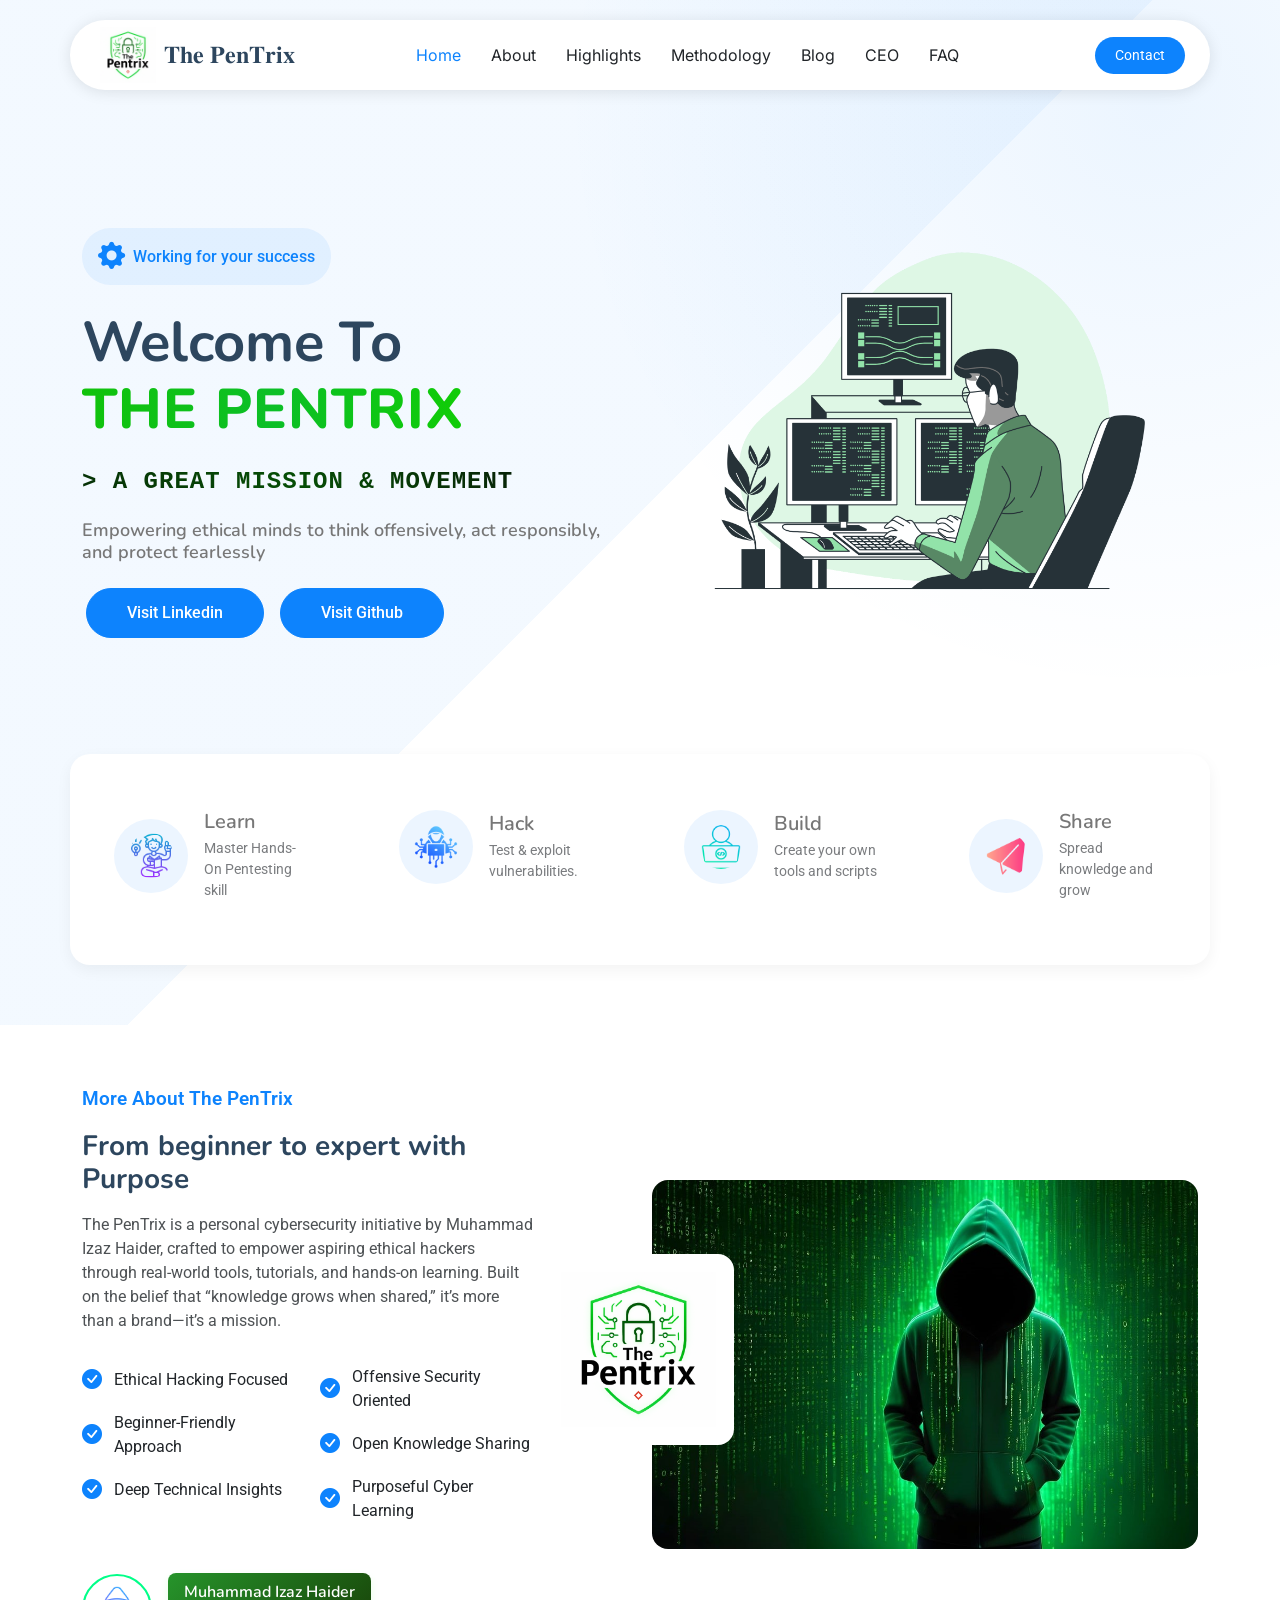
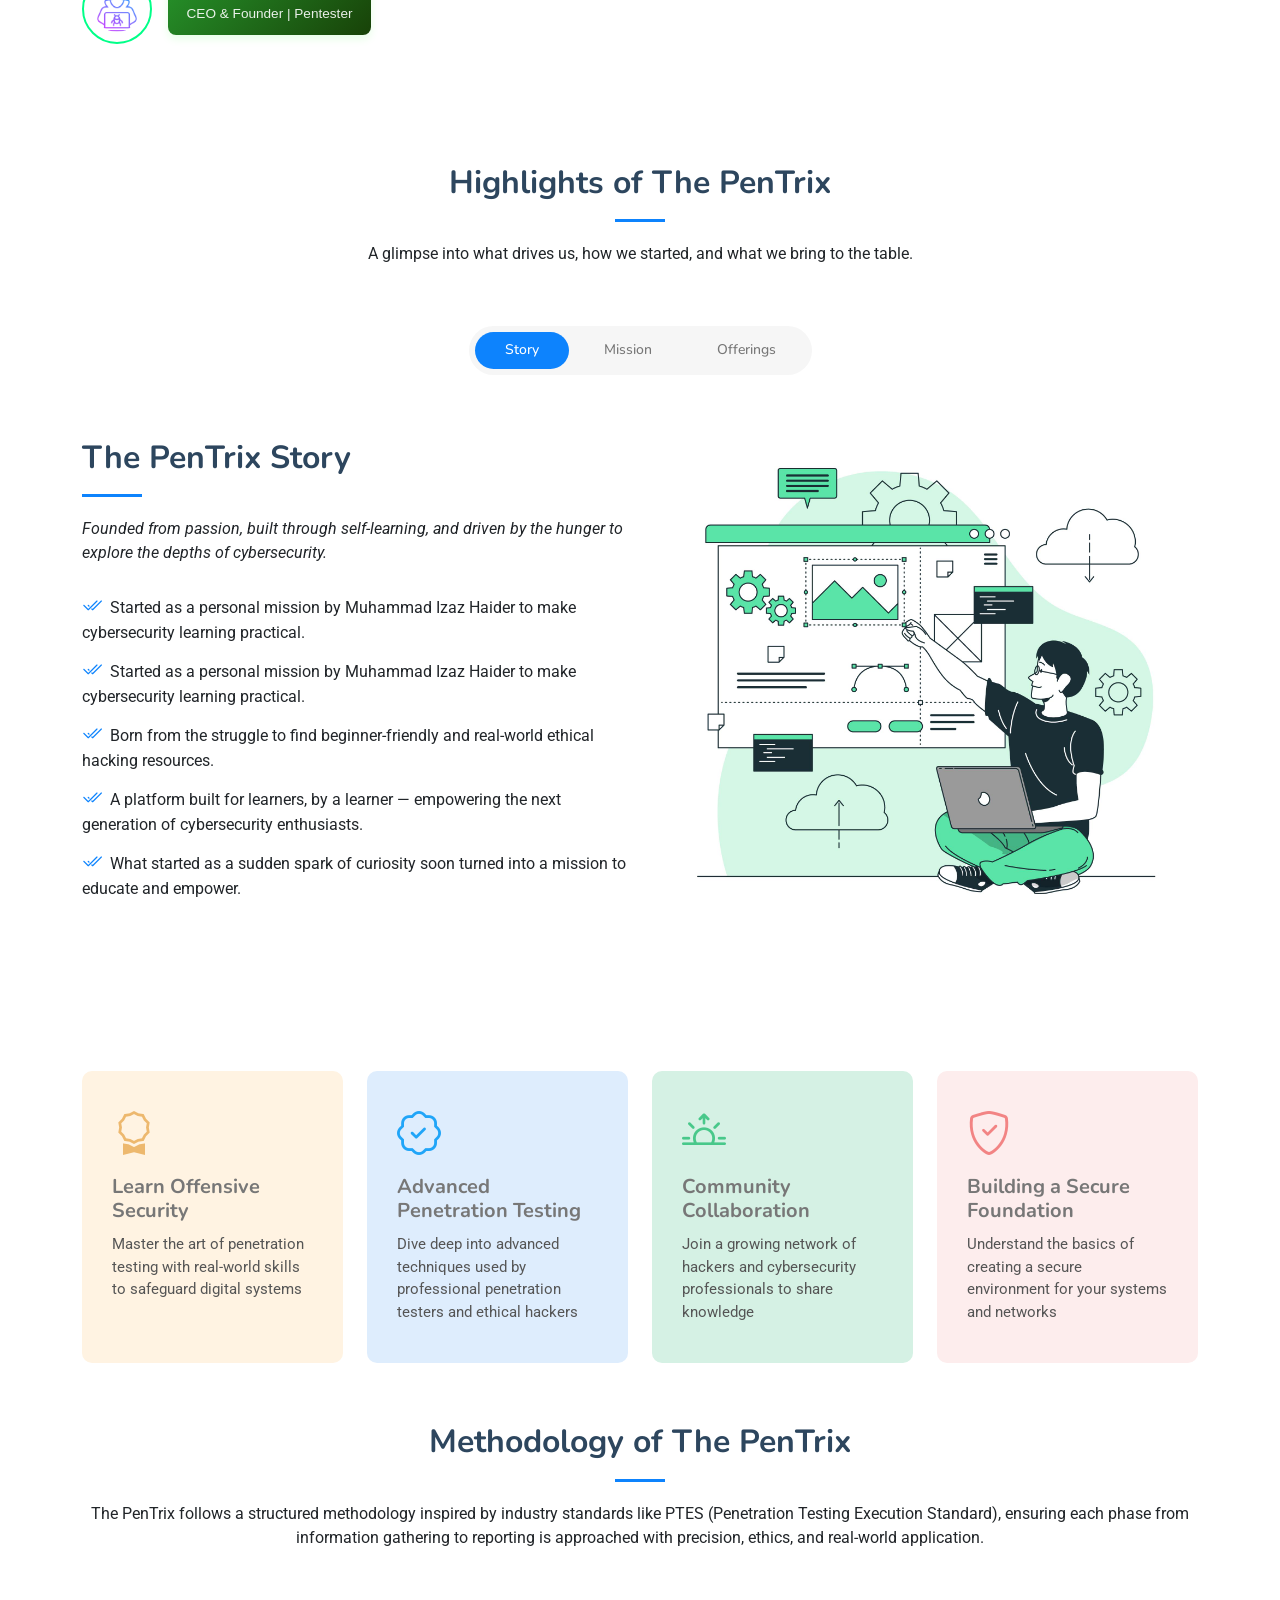
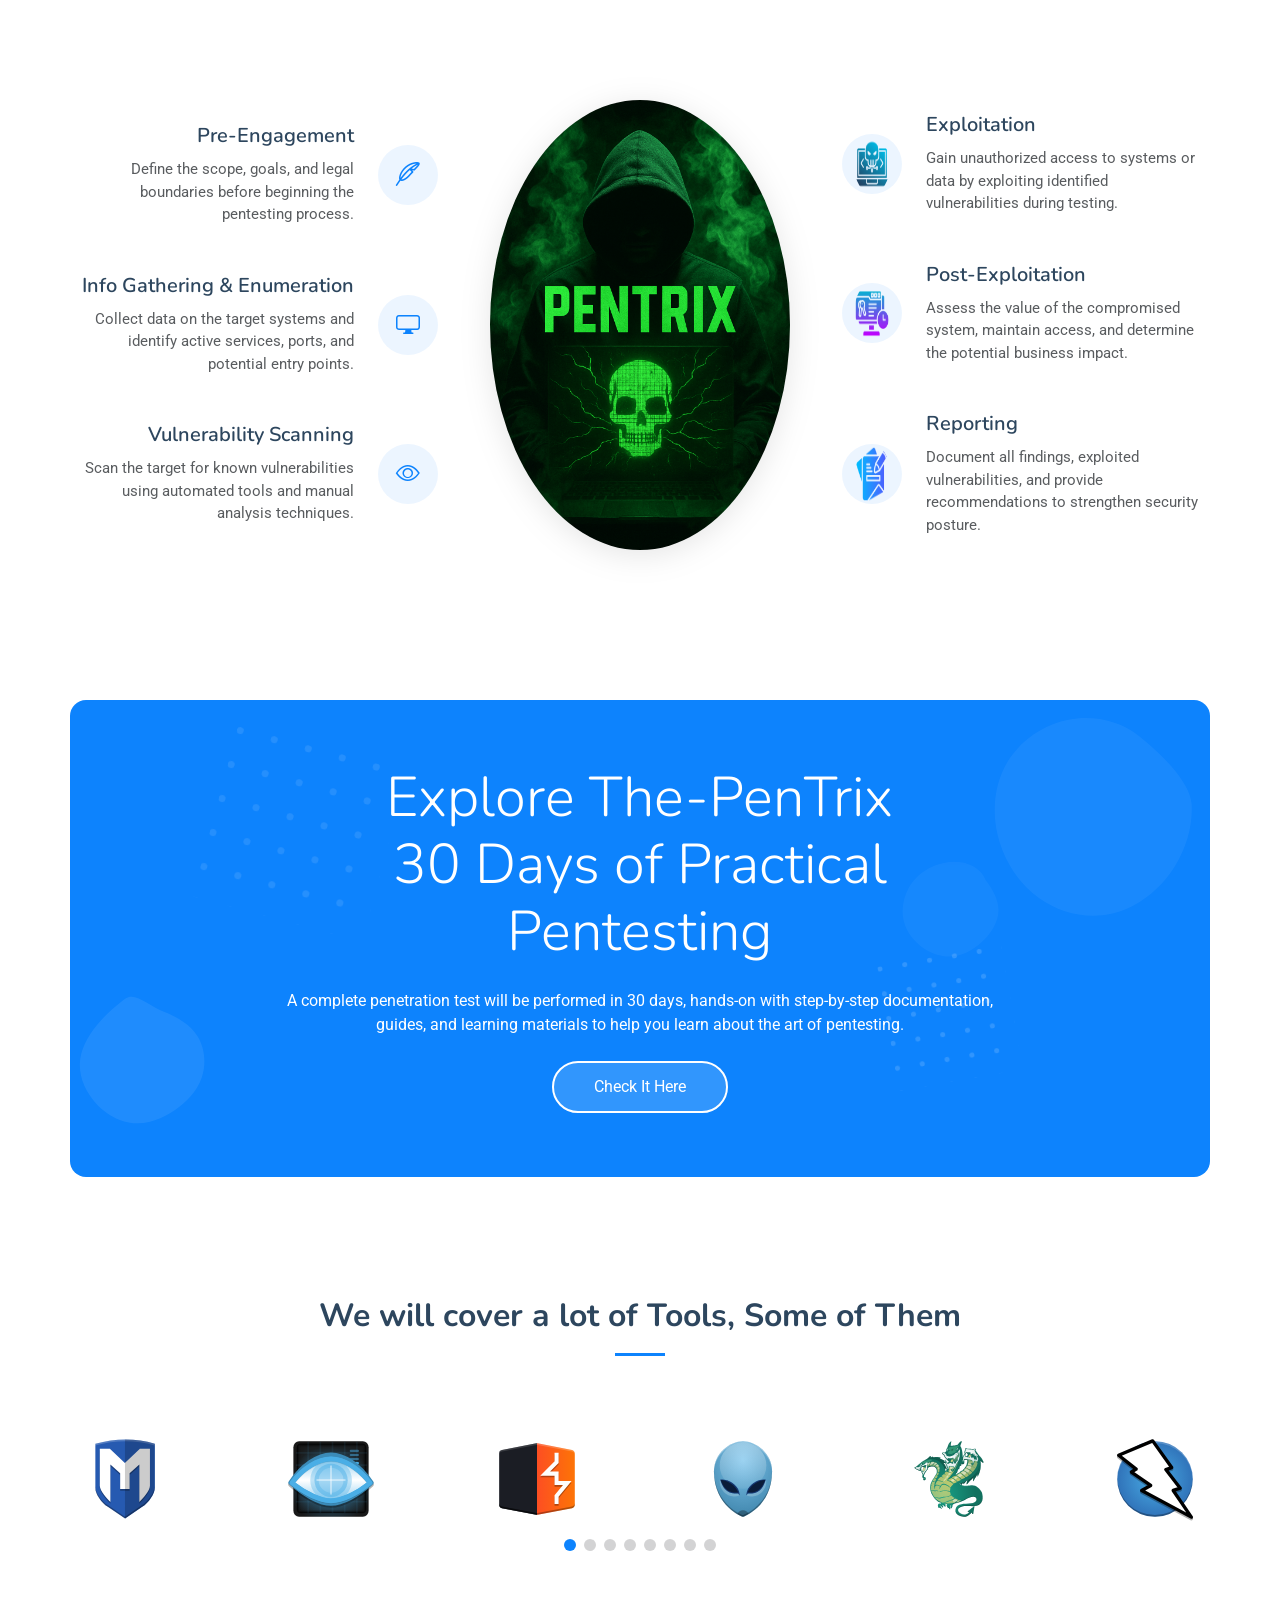
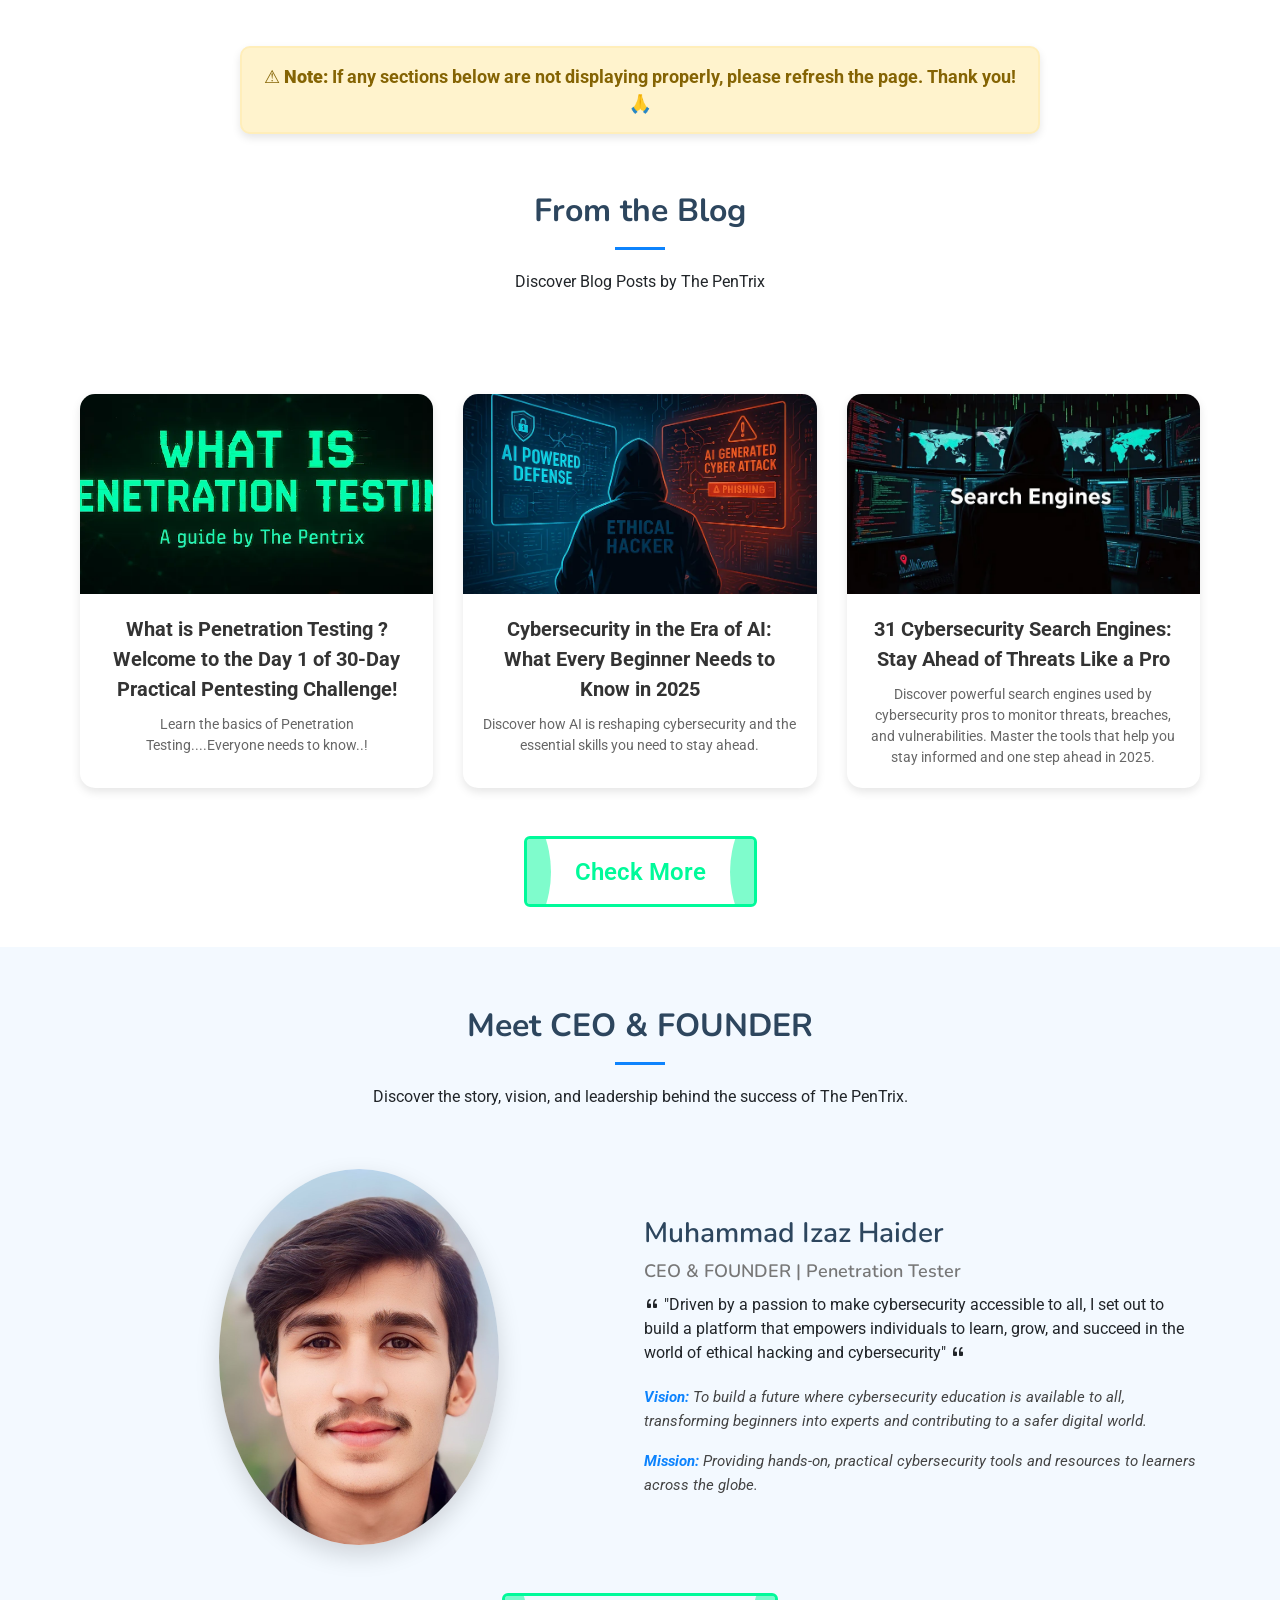
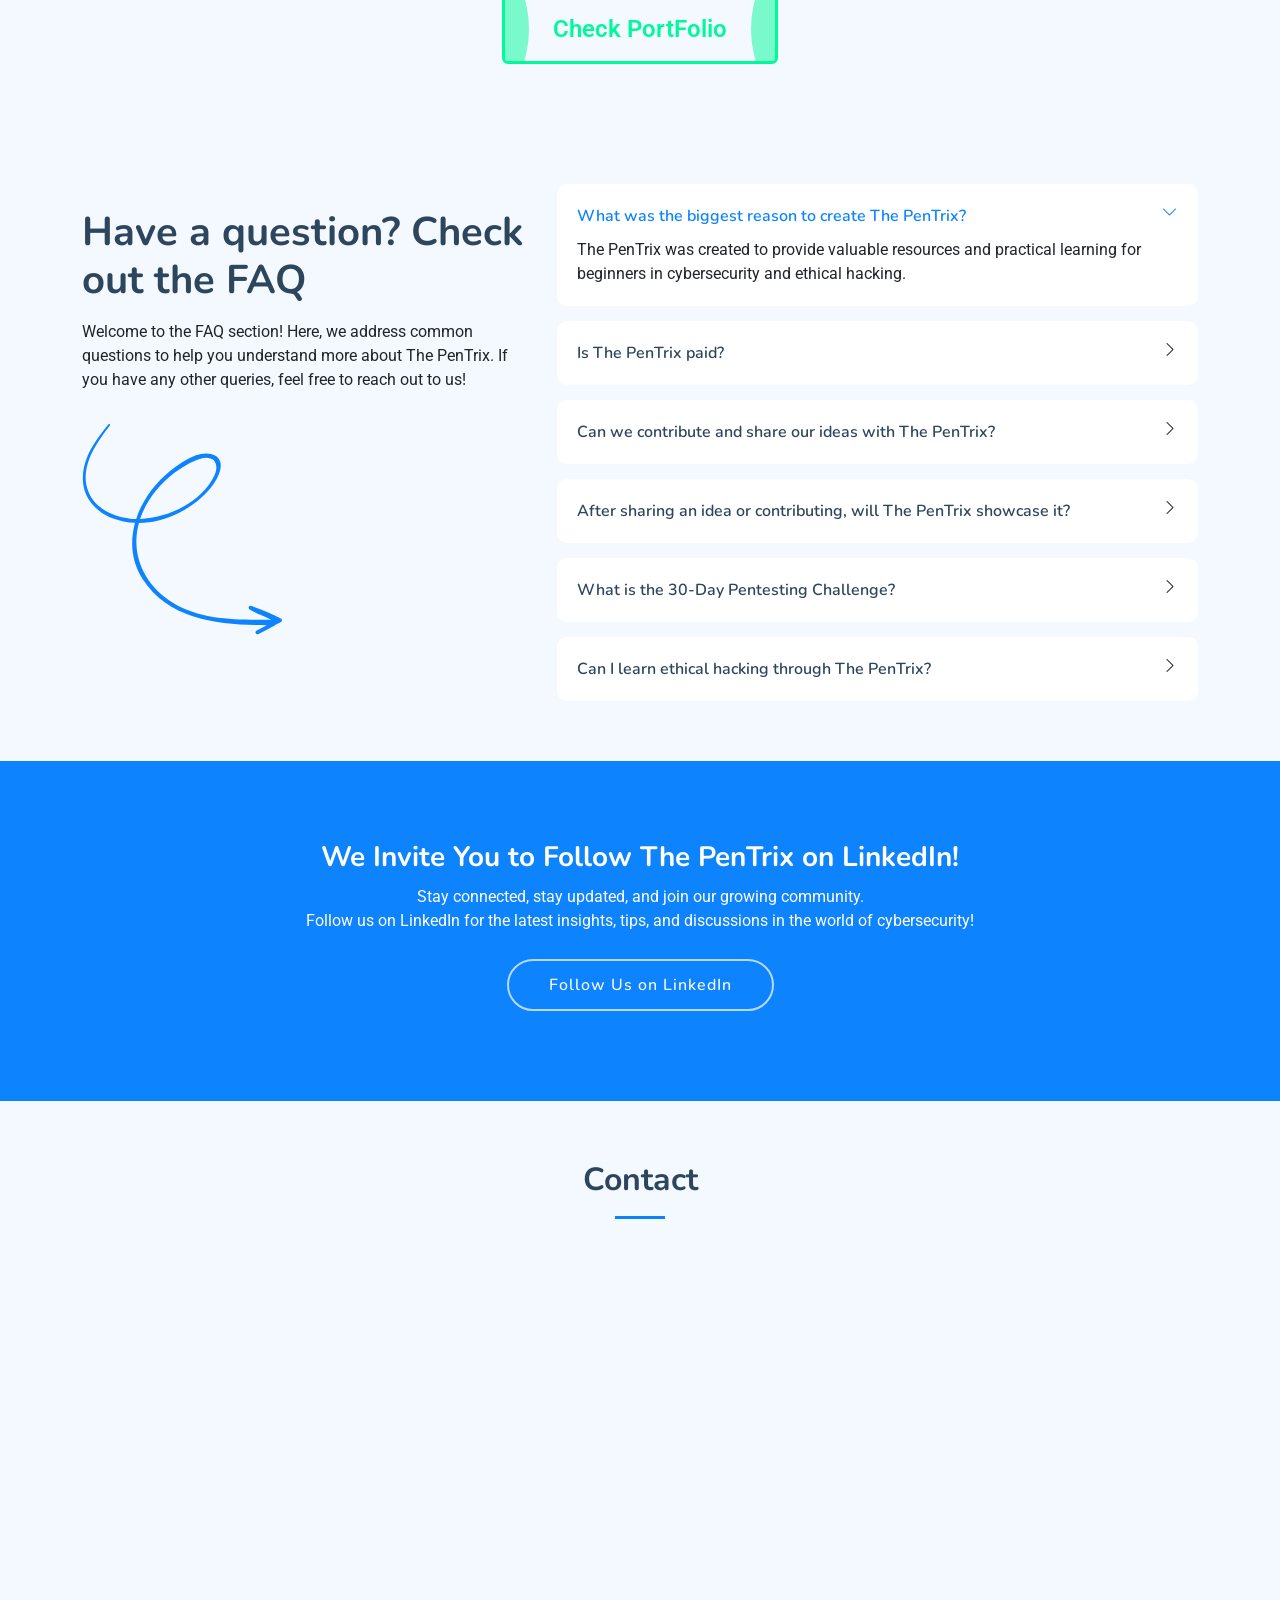
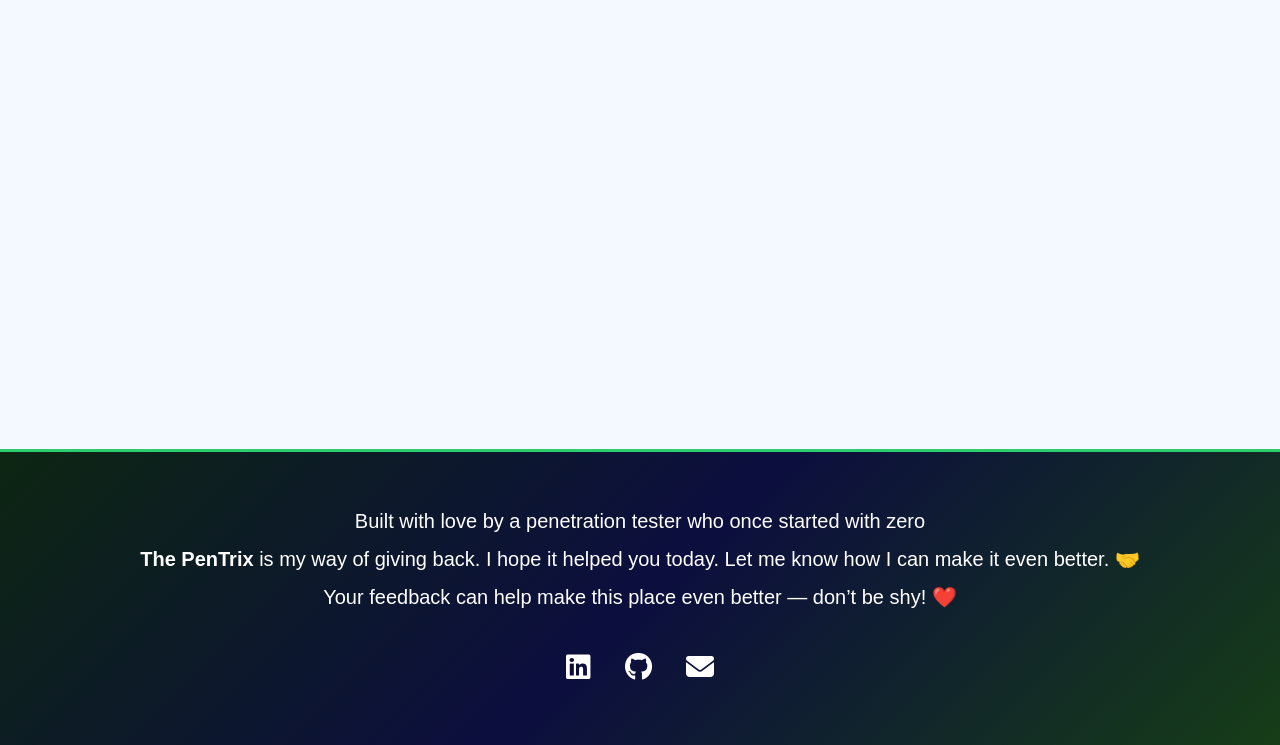
==== commit 52481566: "added note" ====
--- a/index.html
+++ b/index.html
@@ -602,6 +602,9 @@
 
     </section><!-- /Clients Section -->
 
+    <div class="refresh-note">
+      ⚠️ <strong>Note:</strong> If any sections below are not displaying properly, please refresh the page. Thank you! 🙏
+    </div>
 
     <div class="container section-title" data-aos="fade-up">
       <h2><br>From the Blog </h2>
--- a/assets/css/main.css
+++ b/assets/css/main.css
@@ -2624,4 +2624,20 @@
     width: 50%; /* Adjust image size for mobile */
     height: 50%; /* Adjust image size for mobile */
   }
-}+}
+
+
+
+.refresh-note {
+  background-color: #fff3cd;
+  color: #856404;
+  padding: 15px 20px;
+  margin: 20px auto;
+  border: 2px solid #ffeeba;
+  border-radius: 10px;
+  font-size: 18px;
+  font-weight: bold;
+  text-align: center;
+  max-width: 800px;
+  box-shadow: 0 4px 8px rgba(0, 0, 0, 0.1);
+}
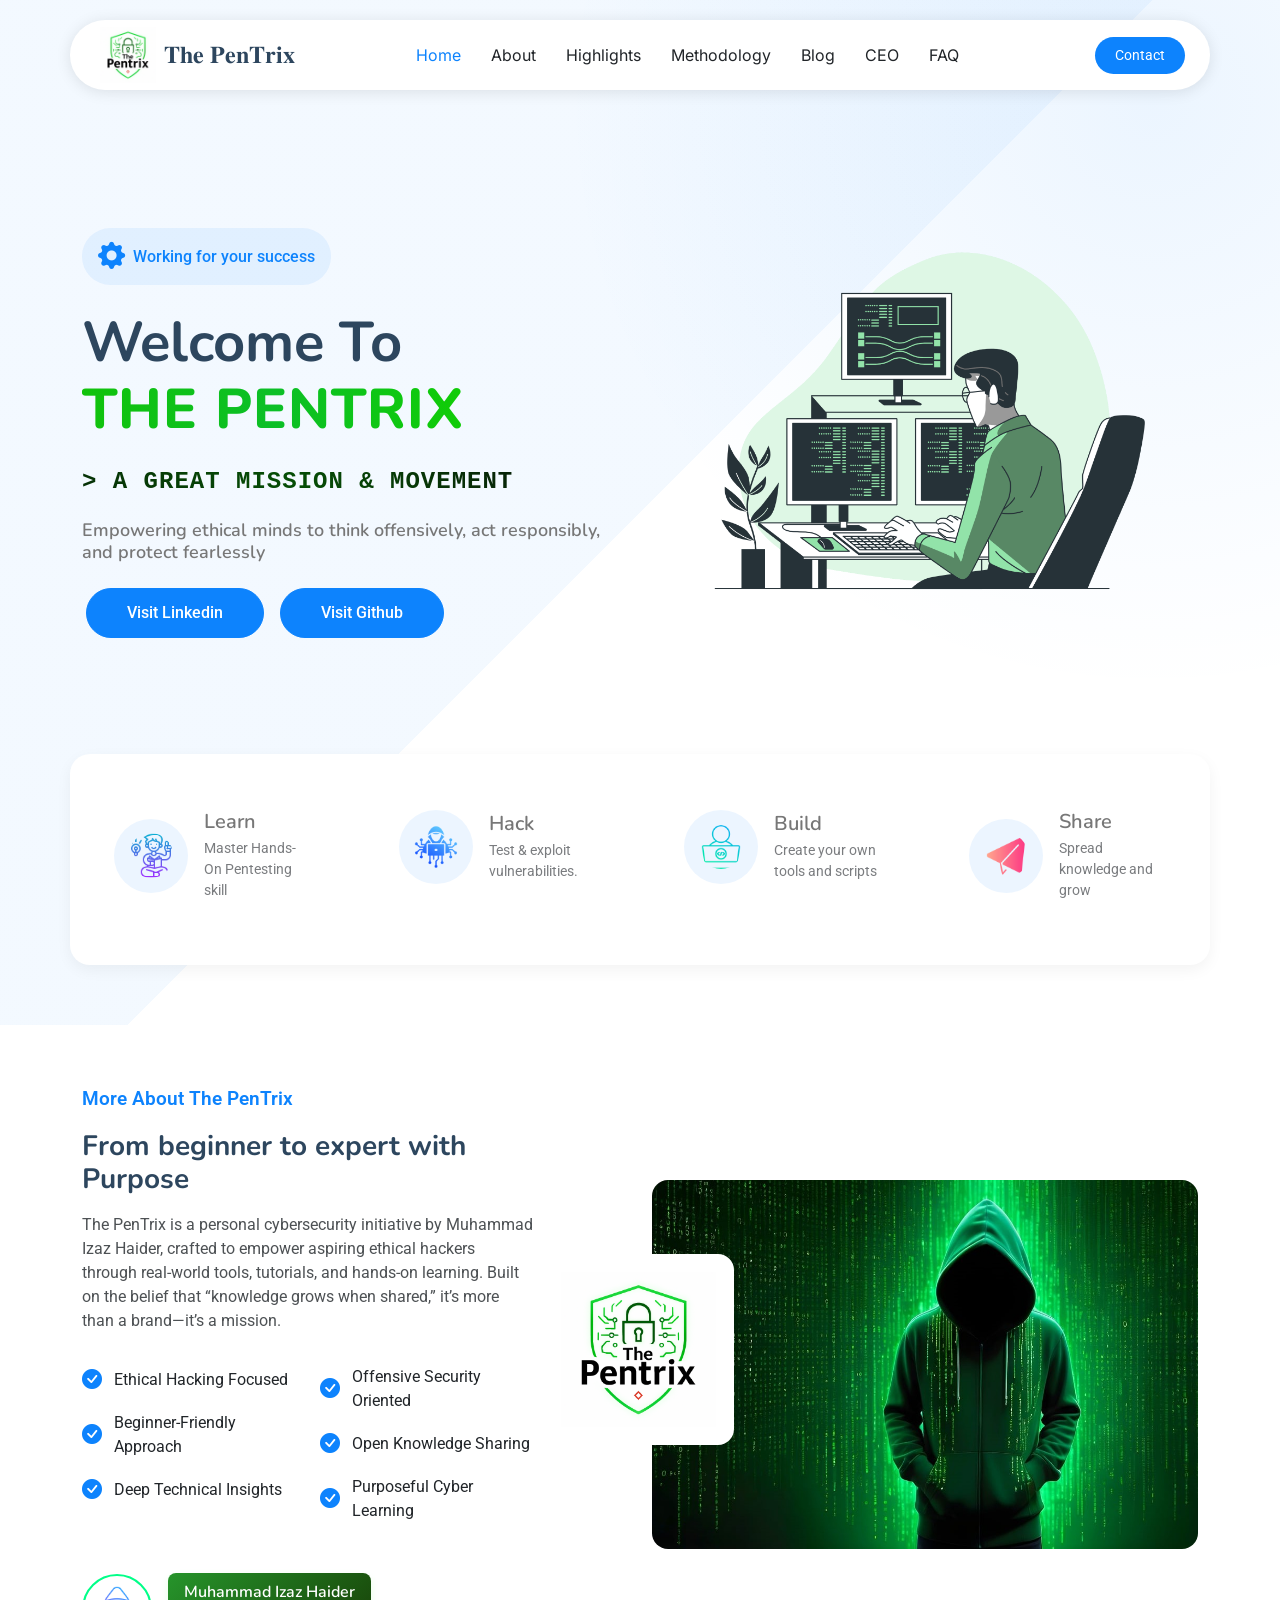
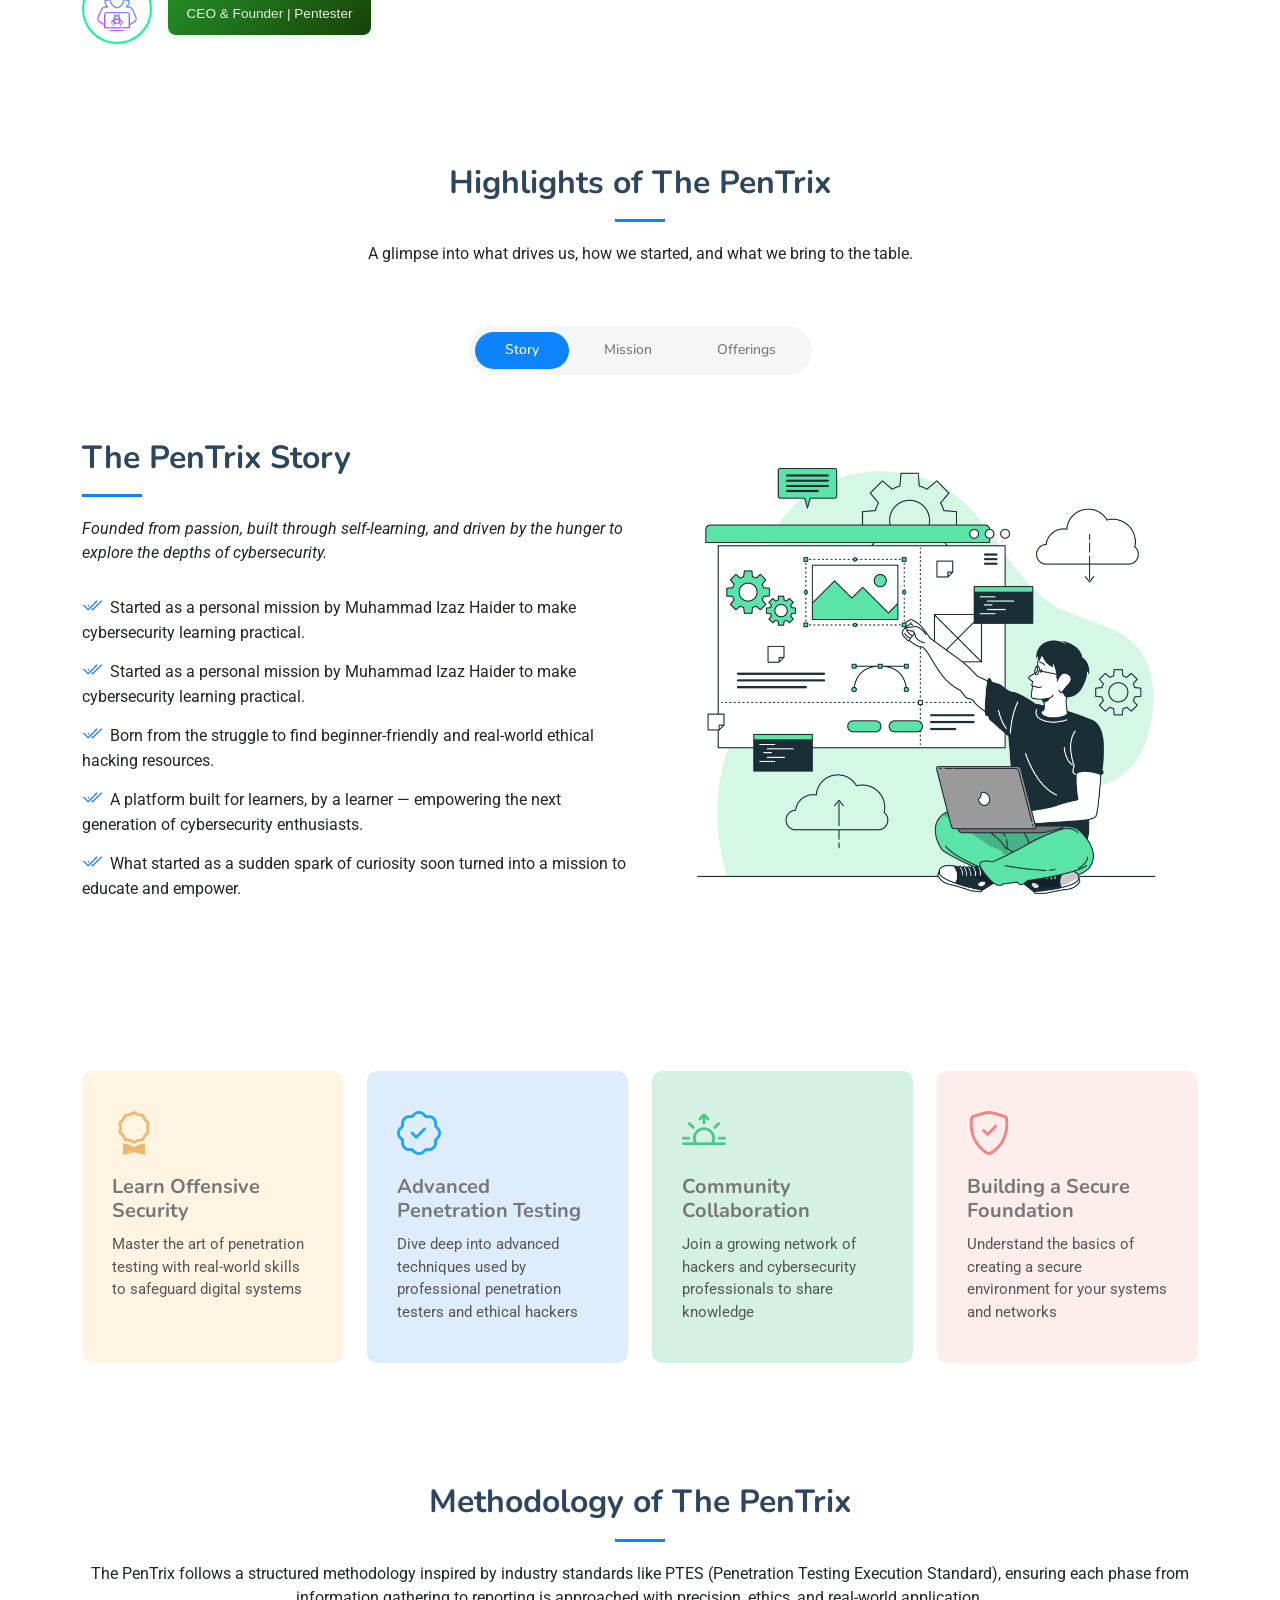
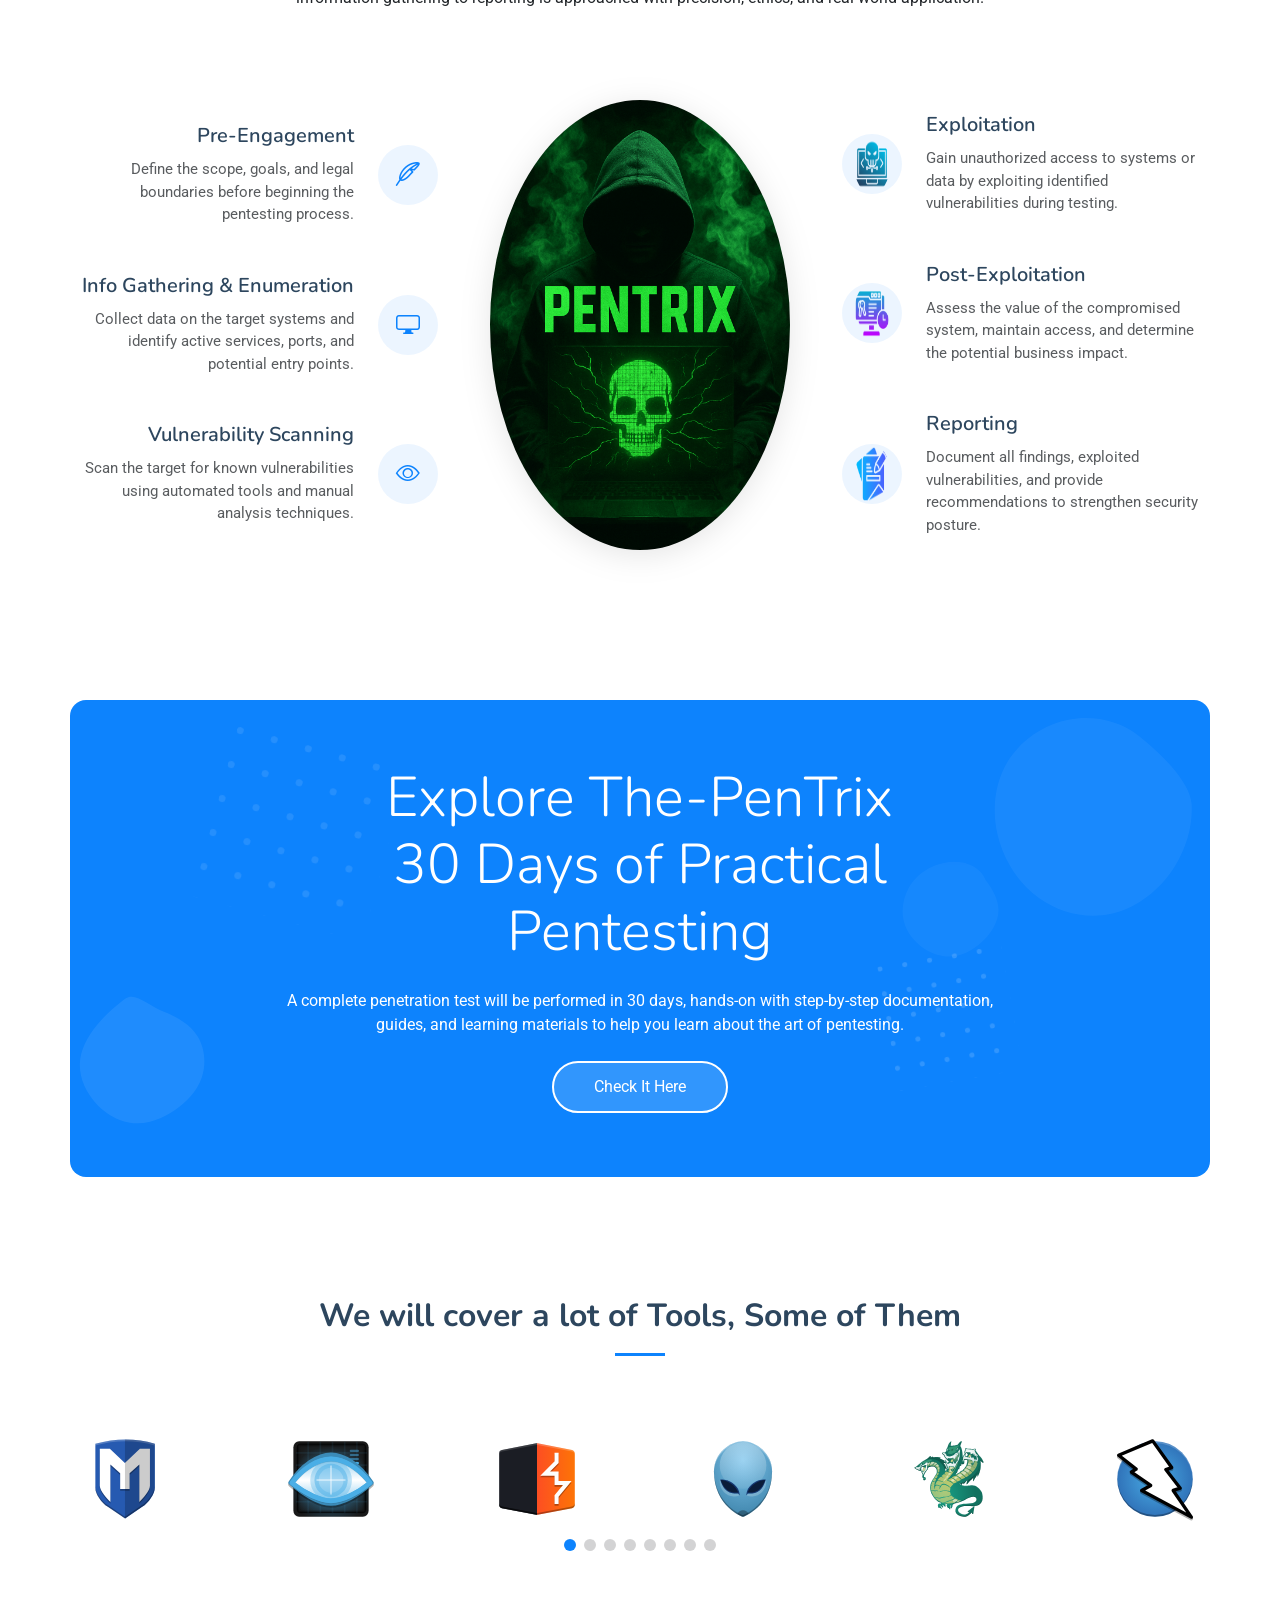
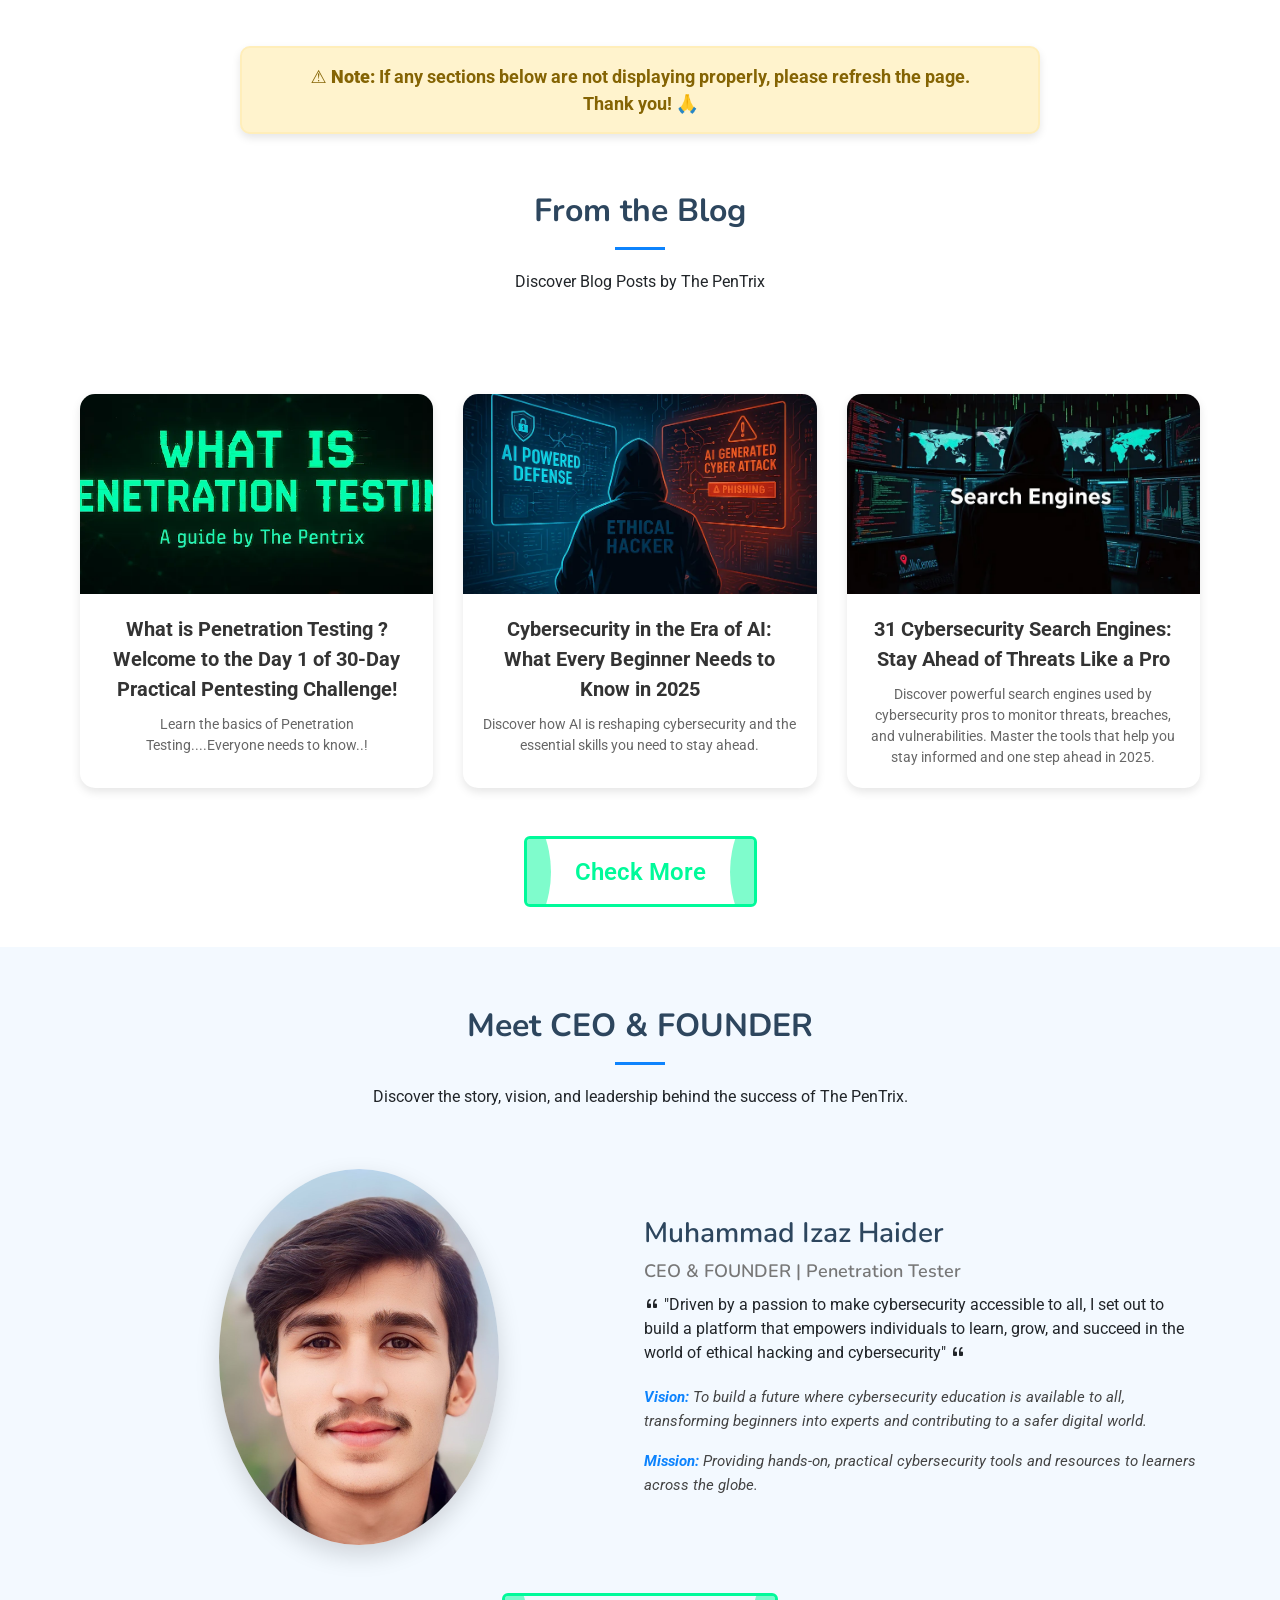
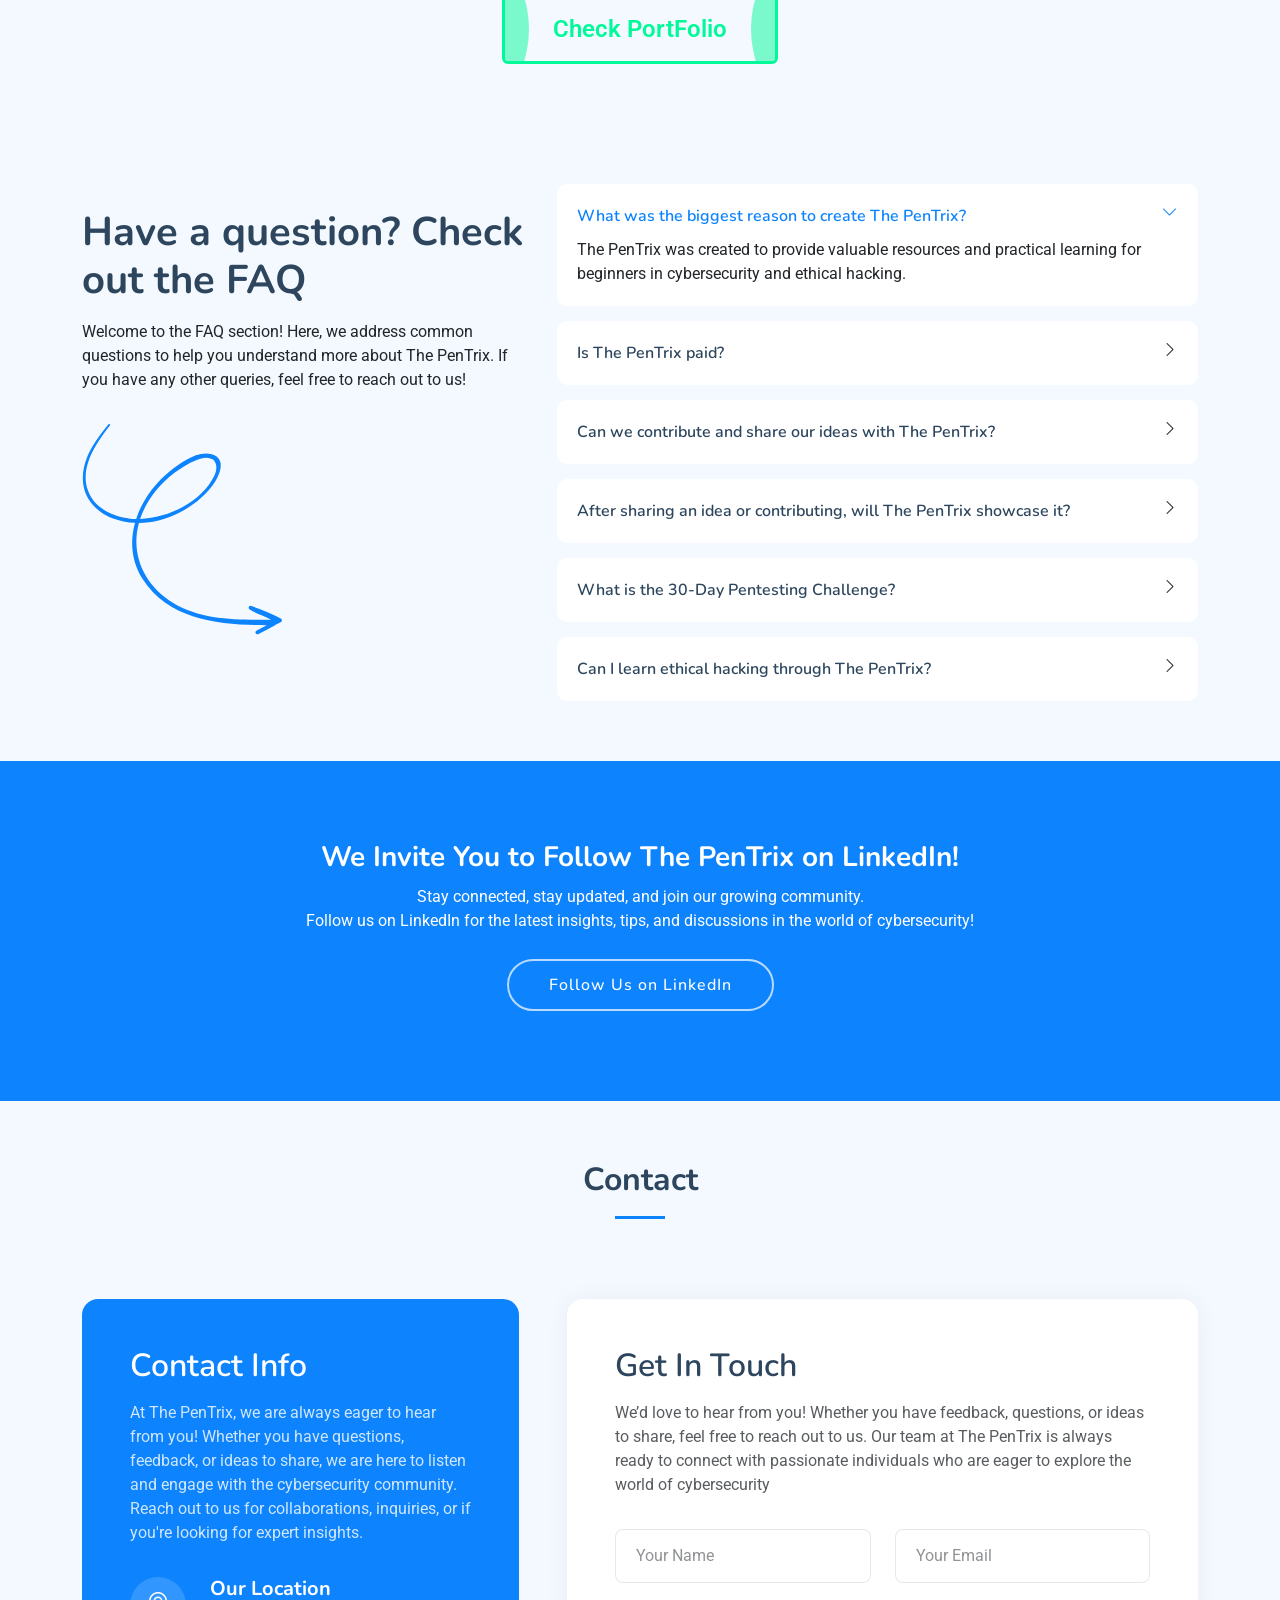
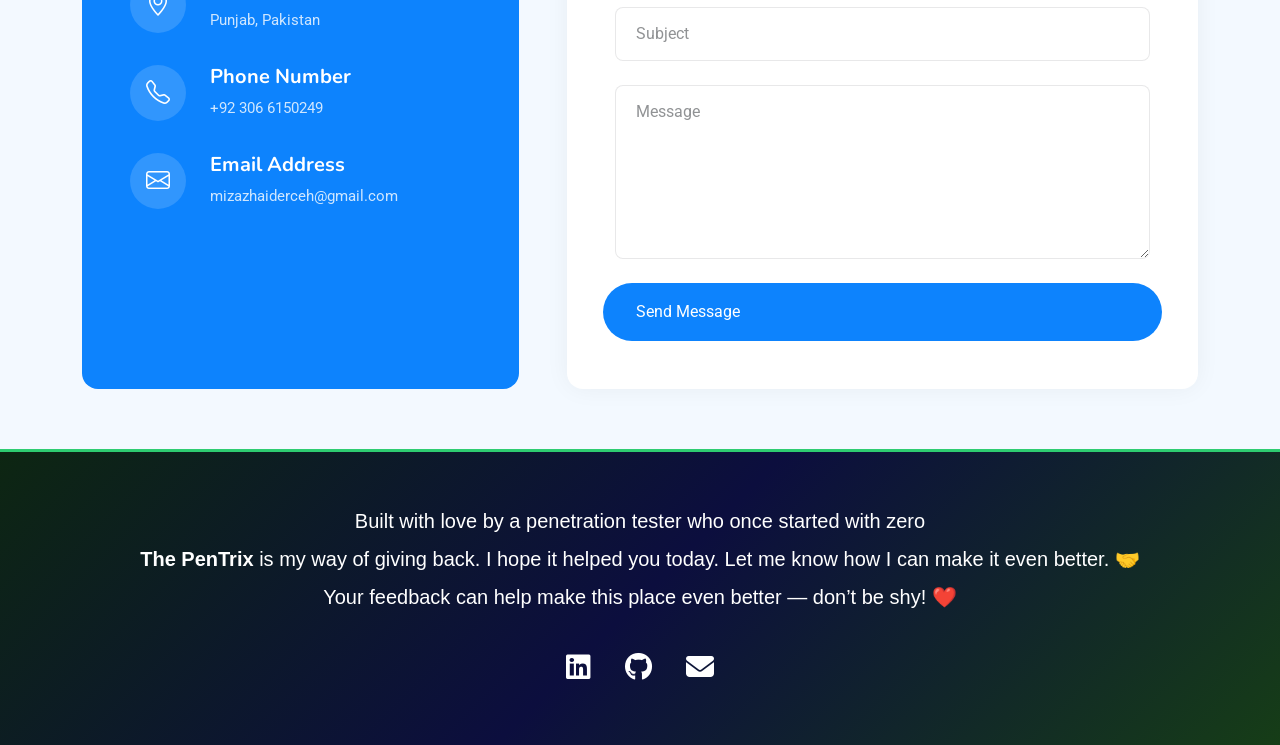
==== commit d1d4517e: "Final Updated & FIx" ====
--- a/index.html
+++ b/index.html
@@ -27,6 +27,8 @@
 
   <!-- Main CSS File -->
   <link href="assets/css/main.css" rel="stylesheet">
+  <link href="assets/css/blog.css" rel="stylesheet">
+  <link href="assets/css/title-animation.css" rel="stylesheet">
 
 </head>
 
@@ -46,7 +48,7 @@
           <li><a href="#hero" class="active">Home</a></li>
           <li><a href="#about">About</a></li>
           <li><a href="#highlights">Highlights</a></li>
-          <li><a href="#methodlogy">Methodology</a></li>
+          <li><a href="#methodology">Methodology</a></li>
           <li><a href="#blog">Blog</a></li>
           <li><a href="#ceo">CEO</a></li>
           
@@ -220,7 +222,7 @@
     </section><!-- /About Section -->
 
     <!-- Features Section -->
-    <section id="features" class="features section">
+    <section id="highlights" class="features section">
 
       <!-- Section Title -->
       <div class="container section-title" data-aos="fade-up">
@@ -377,13 +379,13 @@
 
     </section><!-- /Features Cards Section -->
 
-    <div class="container section-title" data-aos="fade-up">
-      <h2>Methodology of The PenTrix</h2>
-      <p>The PenTrix follows a structured methodology inspired by industry standards like PTES (Penetration Testing Execution Standard), ensuring each phase from information gathering to reporting is approached with precision, ethics, and real-world application.</p>
-    </div><!-- End Section Title -->
+
     <!-- Features 2 Section -->
     <section id="methodology" class="features-2 section">
-
+      <div class="container section-title" data-aos="fade-up">
+        <h2>Methodology of The PenTrix</h2>
+        <p>The PenTrix follows a structured methodology inspired by industry standards like PTES (Penetration Testing Execution Standard), ensuring each phase from information gathering to reporting is approached with precision, ethics, and real-world application.</p>
+      </div><!-- End Section Title -->
       <div class="container" data-aos="fade-up" data-aos-delay="100">
 
         <div class="row align-items-center">
@@ -545,9 +547,7 @@
 
     <!-- Clients Section -->
     <section id="clients" class="clients section">
-
       <div class="container" data-aos="fade-up" data-aos-delay="100">
-
         <div class="swiper init-swiper">
           <script type="application/json" class="swiper-config">
             {
@@ -597,19 +597,19 @@
           </div>
           <div class="swiper-pagination"></div>
         </div>
-
-      </div>
-
+      </div>
     </section><!-- /Clients Section -->
 
     <div class="refresh-note">
-      ⚠️ <strong>Note:</strong> If any sections below are not displaying properly, please refresh the page. Thank you! 🙏
+      ⚠️ <strong>Note:</strong> If any sections below are not displaying properly, please refresh the page.<br> Thank you! 🙏
     </div>
 
-    <div class="container section-title" data-aos="fade-up">
+  
+    <div class="container section-title" data-aos="">
       <h2><br>From the Blog </h2>
       <p>Discover Blog Posts by The PenTrix</p>
-    </div><!-- End Section Title -->
+    </div>
+
 
     <section id="blog" class="blog-section">
       <div class="blog-grid">
@@ -657,25 +657,24 @@
         <a href="https://medium.com/@the-pentrix" class="button">Check More</a>
       </div>
     </section>
-  
-    <!-- Testimonials Section -->
+
+
+    <!-- seo Section -->
     <section id="ceo" class="testimonials section light-background">
-
       <!-- Section Title -->
-      <div class="container section-title" data-aos="fade-up">
+      <div class="container section-title" data-aos="glow-in">
         <h2>Meet CEO & FOUNDER</h2>
         <p>Discover the story, vision, and leadership behind the success of The PenTrix.</p>
       </div><!-- End Section Title -->
-
       <div class="container">
         <div class="row gx-2 gy-5"> <!-- reduced horizontal space with gx-2 -->
-          <div class="col-lg-6" data-aos="fade-up" data-aos-delay="100">
+          <div class="col-lg-6" data-aos="" data-aos-delay="100">
             <div class="founder-item">
               <!-- CEO/Founder Image -->
               <img src="assets/img/profile.jpg" class="founder-img" alt="CEO/Founder Image">
             </div>
           </div>
-          <div class="col-lg-6" data-aos="fade-up" data-aos-delay="200">
+          <div class="col-lg-6" data-aos="" data-aos-delay="200">
             <br><br><!-- CEO/Founder Name and Role -->
             <h3>Muhammad Izaz Haider</h3>
             <h4>CEO & FOUNDER | Penetration Tester</h4>
@@ -708,18 +707,18 @@
       <div class="container">
         <div class="row">
 
-          <div class="col-lg-5" data-aos="fade-up">
+          <div class="col-lg-5" data-aos="">
             <br>
             <h2 class="faq-title">Have a question? Check out the FAQ</h2>
             <p class="faq-description">Welcome to the FAQ section! Here, we address common questions to help you understand more about The PenTrix. If you have any other queries, feel free to reach out to us!</p>
-            <div class="faq-arrow d-none d-lg-block" data-aos="fade-up" data-aos-delay="200">
+            <div class="faq-arrow d-none d-lg-block" data-aos="" data-aos-delay="200">
               <svg class="faq-arrow" width="200" height="211" viewBox="0 0 200 211" fill="none" xmlns="http://www.w3.org/2000/svg">
                 <path d="M198.804 194.488C189.279 189.596 179.529 185.52 169.407 182.07L169.384 182.049C169.227 181.994 169.07 181.939 168.912 181.884C166.669 181.139 165.906 184.546 167.669 185.615C174.053 189.473 182.761 191.837 189.146 195.695C156.603 195.912 119.781 196.591 91.266 179.049C62.5221 161.368 48.1094 130.695 56.934 98.891C84.5539 98.7247 112.556 84.0176 129.508 62.667C136.396 53.9724 146.193 35.1448 129.773 30.2717C114.292 25.6624 93.7109 41.8875 83.1971 51.3147C70.1109 63.039 59.63 78.433 54.2039 95.0087C52.1221 94.9842 50.0776 94.8683 48.0703 94.6608C30.1803 92.8027 11.2197 83.6338 5.44902 65.1074C-1.88449 41.5699 14.4994 19.0183 27.9202 1.56641C28.6411 0.625793 27.2862 -0.561638 26.5419 0.358501C13.4588 16.4098 -0.221091 34.5242 0.896608 56.5659C1.8218 74.6941 14.221 87.9401 30.4121 94.2058C37.7076 97.0203 45.3454 98.5003 53.0334 98.8449C47.8679 117.532 49.2961 137.487 60.7729 155.283C87.7615 197.081 139.616 201.147 184.786 201.155L174.332 206.827C172.119 208.033 174.345 211.287 176.537 210.105C182.06 207.125 187.582 204.122 193.084 201.144C193.346 201.147 195.161 199.887 195.423 199.868C197.08 198.548 193.084 201.144 195.528 199.81C196.688 199.192 197.846 198.552 199.006 197.935C200.397 197.167 200.007 195.087 198.804 194.488ZM60.8213 88.0427C67.6894 72.648 78.8538 59.1566 92.1207 49.0388C98.8475 43.9065 106.334 39.2953 114.188 36.1439C117.295 34.8947 120.798 33.6609 124.168 33.635C134.365 33.5511 136.354 42.9911 132.638 51.031C120.47 77.4222 86.8639 93.9837 58.0983 94.9666C58.8971 92.6666 59.783 90.3603 60.8213 88.0427Z" fill="currentColor"></path>
               </svg>
             </div>
           </div>
 
-          <div class="col-lg-7" data-aos="fade-up" data-aos-delay="300">
+          <div class="col-lg-7" data-aos="" data-aos-delay="50">
             <div class="faq-container">
 
               <div class="faq-item faq-active">
@@ -784,7 +783,7 @@
     <section id="call-to-action-2" class="call-to-action-2 section dark-background">
 
       <div class="container">
-        <div class="row justify-content-center" data-aos="zoom-in" data-aos-delay="100">
+        <div class="row justify-content-center" data-aos="" data-aos-delay="10">
           <div class="col-xl-10">
             <div class="text-center">
               <h3>We Invite You to Follow The PenTrix on LinkedIn!</h3>
@@ -801,20 +800,20 @@
     <section id="contact" class="contact section light-background">
 
       <!-- Section Title -->
-      <div class="container section-title" data-aos="fade-up">
+      <div class="container section-title" data-aos="">
         <h2>Contact</h2>
         
       </div><!-- End Section Title -->
 
-      <div class="container" data-aos="fade-up" data-aos-delay="100">
+      <div class="container" data-aos="" data-aos-delay="10">
 
         <div class="row g-4 g-lg-5">
           <div class="col-lg-5">
-            <div class="info-box" data-aos="fade-up" data-aos-delay="200">
+            <div class="info-box" data-aos="" data-aos-delay="">
               <h3>Contact Info</h3>
               <p>At The PenTrix, we are always eager to hear from you! Whether you have questions, feedback, or ideas to share, we are here to listen and engage with the cybersecurity community. Reach out to us for collaborations, inquiries, or if you're looking for expert insights.</p>
 
-              <div class="info-item" data-aos="fade-up" data-aos-delay="300">
+              <div class="info-item" data-aos="" data-aos-delay="10">
                 <div class="icon-box">
                   <i class="bi bi-geo-alt"></i>
                 </div>
@@ -824,7 +823,7 @@
                 </div>
               </div>
 
-              <div class="info-item" data-aos="fade-up" data-aos-delay="400">
+              <div class="info-item" data-aos="" data-aos-delay="">
                 <div class="icon-box">
                   <i class="bi bi-telephone"></i>
                 </div>
@@ -835,7 +834,7 @@
                 </div>
               </div>
 
-              <div class="info-item" data-aos="fade-up" data-aos-delay="500">
+              <div class="info-item" data-aos="" data-aos-delay="">
                 <div class="icon-box">
                   <i class="bi bi-envelope"></i>
                 </div>
@@ -849,7 +848,7 @@
           </div>
 
           <div class="col-lg-7">
-            <div class="contact-form" data-aos="fade-up" data-aos-delay="300">
+            <div class="contact-form" data-aos="" data-aos-delay="30">
               <h3>Get In Touch</h3>
               <p>We’d love to hear from you! Whether you have feedback, questions, or ideas to share, feel free to reach out to us. Our team at The PenTrix is always ready to connect with passionate individuals who are eager to explore the world of cybersecurity</p>
 
@@ -893,8 +892,8 @@
     <p>
       Built with love by a penetration tester who once started with zero <br> <strong>The PenTrix</strong> is my way of giving back. I hope it helped you today. Let me know how I can make it even better. 🤝Your feedback can help make this place even better — don’t be shy! ❤️    </p>
     <div class="footer-socials">
-      <a href="https://www.linkedin.com/company/the-pentrix/" target="_blank" title="LinkedIn"><i class="fab fa-linkedin"></i></a>
-      <a href="https://github.com/mizazhaider-ceh/The-PenTrix-30-Days-of-Practical-Pentesting" target="_blank" title="GitHub"><i class="fab fa-github"></i></a>
+      <a href="https://www.linkedin.com/in/muhammad-izaz-haider-091639314/" target="_blank" title="LinkedIn"><i class="fab fa-linkedin"></i></a>
+      <a href="https://github.com/mizazhaider-ceh/" target="_blank" title="GitHub"><i class="fab fa-github"></i></a>
       <a href="mailto:mizazhaderceh@gmail.com" title="Email"><i class="fas fa-envelope"></i></a>
     </div>
   </footer>
--- a/assets/css/main.css
+++ b/assets/css/main.css
@@ -993,6 +993,80 @@
   }
 }
 
+/*--------------------------------------------------------------
+# icon Section
+--------------------------------------------------------------*/
+
+.stat-icon {
+  width: 100px; /* Set the size of the circle */
+  height: 100px; /* Set the size of the circle */
+ /* Hide any part of the image that exceeds the circle */
+  border-radius: 100%; /* Make the container round */
+  display: flex;
+  justify-content: center;
+  align-items: center;
+}
+
+.stat-icon img {
+  width: 60%; /* Make the image cover the entire circle */
+  height: 60%; /* Make the image cover the entire circle */
+ /* Ensures the image fills the circle without distortion */
+}
+
+.img-fluid-1 {
+  width: 400px;         /* Adjust width as needed */
+  height: 400px;        /* Adjust height as needed */
+  border-radius: 50%;   /* Makes it oval */
+  object-fit: cover;    /* Ensures image covers the oval area */
+  display: block;
+  margin: 0 auto;       /* Center the image horizontally */
+}
+
+.stat-icon2 {
+  width: 100px; /* Set the size of the circle */
+  height: 100px; /* Set the size of the circle */
+ /* Hide any part of the image that exceeds the circle */
+  border-radius: 100%; /* Make the container round */
+  display: flex;
+  justify-content: center;
+  align-items: center;
+}
+
+.stat-icon2 img {
+  width: 60%; /* Make the image cover the entire circle */
+  height: 40%; /* Make the image cover the entire circle */
+ /* Ensures the image fills the circle without distortion */
+}
+
+
+/* Mobile view adjustments */
+@media (max-width: 767px) {
+  .stat-icon2 {
+    width: 80px; /* Adjust circle size on smaller screens */
+    height: 80px; /* Adjust circle size on smaller screens */
+  }
+
+  .stat-icon2 img {
+    width: 50%; /* Adjust image size for mobile */
+    height: 50%; /* Adjust image size for mobile */
+  }
+}
+
+
+
+.refresh-note {
+  background-color: #fff3cd;
+  color: #856404;
+  padding: 15px 20px;
+  margin: 20px auto;
+  border: 2px solid #ffeeba;
+  border-radius: 10px;
+  font-size: 18px;
+  font-weight: bold;
+  text-align: center;
+  max-width: 800px;
+  box-shadow: 0 4px 8px rgba(0, 0, 0, 0.1);
+}
 /*--------------------------------------------------------------
 # About Section
 --------------------------------------------------------------*/
@@ -1865,107 +1939,6 @@
 .button:active:after {
   background: teal;
 }
-/*--------------------------------------------------------------
-# Services Section
---------------------------------------------------------------*/
-* {
-  box-sizing: border-box;
-}
-.blog-section {
-  padding: 40px;
-  max-width: 1200px;
-  margin: auto;
-}
-
-.blog-grid {
-  display: grid;
-  grid-template-columns: repeat(3, 1fr);
-  gap: 30px;
-}
-
-.blog-card {
-  position: relative;
-  background-color: white;
-  border-radius: 15px;
-  overflow: hidden;
-  box-shadow: 0 4px 10px rgba(0,0,0,0.1);
-  transition: transform 0.3s ease;
-  cursor: pointer;
-}
-
-.blog-card:hover {
-  transform: translateY(-5px);
-}
-
-.blog-image-wrapper {
-  position: relative;
-  overflow: hidden;
-}
-
-.blog-card img {
-  width: 100%;
-  height: 200px;
-  object-fit: cover;
-  transition: all 0.5s ease;
-}
-
-.blog-card:hover img {
-  filter: blur(2px) brightness(0.6);
-  transform: scale(1.05);
-}
-
-.read-more-overlay {
-  position: absolute;
-  top: 0;
-  left: 0;
-  width: 100%;
-  height: 200px;
-  display: flex;
-  align-items: center;
-  justify-content: center;
-  color: white;
-  font-size: 18px;
-  font-weight: bold;
-  opacity: 0;
-  background: rgba(0, 0, 0, 0.4);
-  transition: opacity 0.4s ease;
-  z-index: 2;
-}
-
-.blog-card:hover .read-more-overlay {
-  opacity: 1;
-}
-
-.blog-content {
-  padding: 20px;
-}
-
-.blog-title {
-  font-size: 20px;
-  font-weight: bold;
-  margin-bottom: 10px;
-  color: #333;
-  text-align: center;
-}
-
-.blog-desc {
-  font-size: 14px;
-  color: #666;
-  line-height: 1.5;
-  text-align: center;
-}
-
-@media (max-width: 900px) {
-  .blog-grid {
-    grid-template-columns: 1fr 1fr;
-  }
-}
-
-@media (max-width: 600px) {
-  .blog-grid {
-    grid-template-columns: 1fr;
-  }
-}
 
 /*--------------------------------------------------------------
 # Pricing Section
@@ -2571,73 +2544,4 @@
 /*--------------------------------------------------------------
 # Starter Section Section
 --------------------------------------------------------------*/
-.stat-icon {
-  width: 100px; /* Set the size of the circle */
-  height: 100px; /* Set the size of the circle */
- /* Hide any part of the image that exceeds the circle */
-  border-radius: 100%; /* Make the container round */
-  display: flex;
-  justify-content: center;
-  align-items: center;
-}
-
-.stat-icon img {
-  width: 60%; /* Make the image cover the entire circle */
-  height: 60%; /* Make the image cover the entire circle */
- /* Ensures the image fills the circle without distortion */
-}
-
-.img-fluid-1 {
-  width: 400px;         /* Adjust width as needed */
-  height: 400px;        /* Adjust height as needed */
-  border-radius: 50%;   /* Makes it oval */
-  object-fit: cover;    /* Ensures image covers the oval area */
-  display: block;
-  margin: 0 auto;       /* Center the image horizontally */
-}
-
-.stat-icon2 {
-  width: 100px; /* Set the size of the circle */
-  height: 100px; /* Set the size of the circle */
- /* Hide any part of the image that exceeds the circle */
-  border-radius: 100%; /* Make the container round */
-  display: flex;
-  justify-content: center;
-  align-items: center;
-}
-
-.stat-icon2 img {
-  width: 60%; /* Make the image cover the entire circle */
-  height: 40%; /* Make the image cover the entire circle */
- /* Ensures the image fills the circle without distortion */
-}
-
-
-/* Mobile view adjustments */
-@media (max-width: 767px) {
-  .stat-icon2 {
-    width: 80px; /* Adjust circle size on smaller screens */
-    height: 80px; /* Adjust circle size on smaller screens */
-  }
-
-  .stat-icon2 img {
-    width: 50%; /* Adjust image size for mobile */
-    height: 50%; /* Adjust image size for mobile */
-  }
-}
-
-
-
-.refresh-note {
-  background-color: #fff3cd;
-  color: #856404;
-  padding: 15px 20px;
-  margin: 20px auto;
-  border: 2px solid #ffeeba;
-  border-radius: 10px;
-  font-size: 18px;
-  font-weight: bold;
-  text-align: center;
-  max-width: 800px;
-  box-shadow: 0 4px 8px rgba(0, 0, 0, 0.1);
-}
+
--- a/assets/css/blog.css
+++ b/assets/css/blog.css
@@ -0,0 +1,102 @@
+/*--------------------------------------------------------------
+# blog Section
+--------------------------------------------------------------*/
+* {
+    box-sizing: border-box;
+  }
+  .blog-section {
+    padding: 40px;
+    max-width: 1200px;
+    margin: auto;
+  }
+  
+  .blog-grid {
+    display: grid;
+    grid-template-columns: repeat(3, 1fr);
+    gap: 30px;
+  }
+  
+  .blog-card {
+    position: relative;
+    background-color: white;
+    border-radius: 15px;
+    overflow: hidden;
+    box-shadow: 0 4px 10px rgba(0,0,0,0.1);
+    transition: transform 0.3s ease;
+    cursor: pointer;
+  }
+  
+  .blog-card:hover {
+    transform: translateY(-5px);
+  }
+  
+  .blog-image-wrapper {
+    position: relative;
+    overflow: hidden;
+  }
+  
+  .blog-card img {
+    width: 100%;
+    height: 200px;
+    object-fit: cover;
+    transition: all 0.5s ease;
+  }
+  
+  .blog-card:hover img {
+    filter: blur(2px) brightness(0.6);
+    transform: scale(1.05);
+  }
+  
+  .read-more-overlay {
+    position: absolute;
+    top: 0;
+    left: 0;
+    width: 100%;
+    height: 200px;
+    display: flex;
+    align-items: center;
+    justify-content: center;
+    color: white;
+    font-size: 18px;
+    font-weight: bold;
+    opacity: 0;
+    background: rgba(0, 0, 0, 0.4);
+    transition: opacity 0.4s ease;
+    z-index: 2;
+  }
+  
+  .blog-card:hover .read-more-overlay {
+    opacity: 1;
+  }
+  
+  .blog-content {
+    padding: 20px;
+  }
+  
+  .blog-title {
+    font-size: 20px;
+    font-weight: bold;
+    margin-bottom: 10px;
+    color: #333;
+    text-align: center;
+  }
+  
+  .blog-desc {
+    font-size: 14px;
+    color: #666;
+    line-height: 1.5;
+    text-align: center;
+  }
+  
+  @media (max-width: 900px) {
+    .blog-grid {
+      grid-template-columns: 1fr 1fr;
+    }
+  }
+  
+  @media (max-width: 600px) {
+    .blog-grid {
+      grid-template-columns: 1fr;
+    }
+  }
+  
--- a/assets/css/title-animation.css
+++ b/assets/css/title-animation.css
@@ -0,0 +1,52 @@
+.animated-section {
+    text-align: center;
+    padding: 80px 20px;
+    background-color: #0a0a0a;
+    color: #fff;
+    font-family: 'Poppins', sans-serif;
+  }
+
+
+/* Glow-in */
+.glow-in {
+    opacity: 0;
+    animation: glowIn 2s ease-in-out forwards;
+  }
+  @keyframes glowIn {
+    0% {
+      opacity: 0;
+      text-shadow: none;
+    }
+    100% {
+      opacity: 1;
+      text-shadow: 0 0 10px #00ffcc, 0 0 20px #00ffcc;
+    }
+  }
+
+  
+/* Reveal-delay */
+.reveal-delay {
+    opacity: 0;
+    animation: revealFade 2s ease forwards;
+    animation-delay: 1.2s;
+  }
+  @keyframes revealFade {
+    to {
+      opacity: 1;
+    }
+  }
+  
+  /* Zoom-in */
+  .zoom-in {
+    opacity: 0;
+    transform: scale(0.5);
+    animation: zoomIn 1s ease-out forwards;
+    animation-delay: 1.8s;
+  }
+  @keyframes zoomIn {
+    to {
+      opacity: 1;
+      transform: scale(1);
+    }
+  }
+  
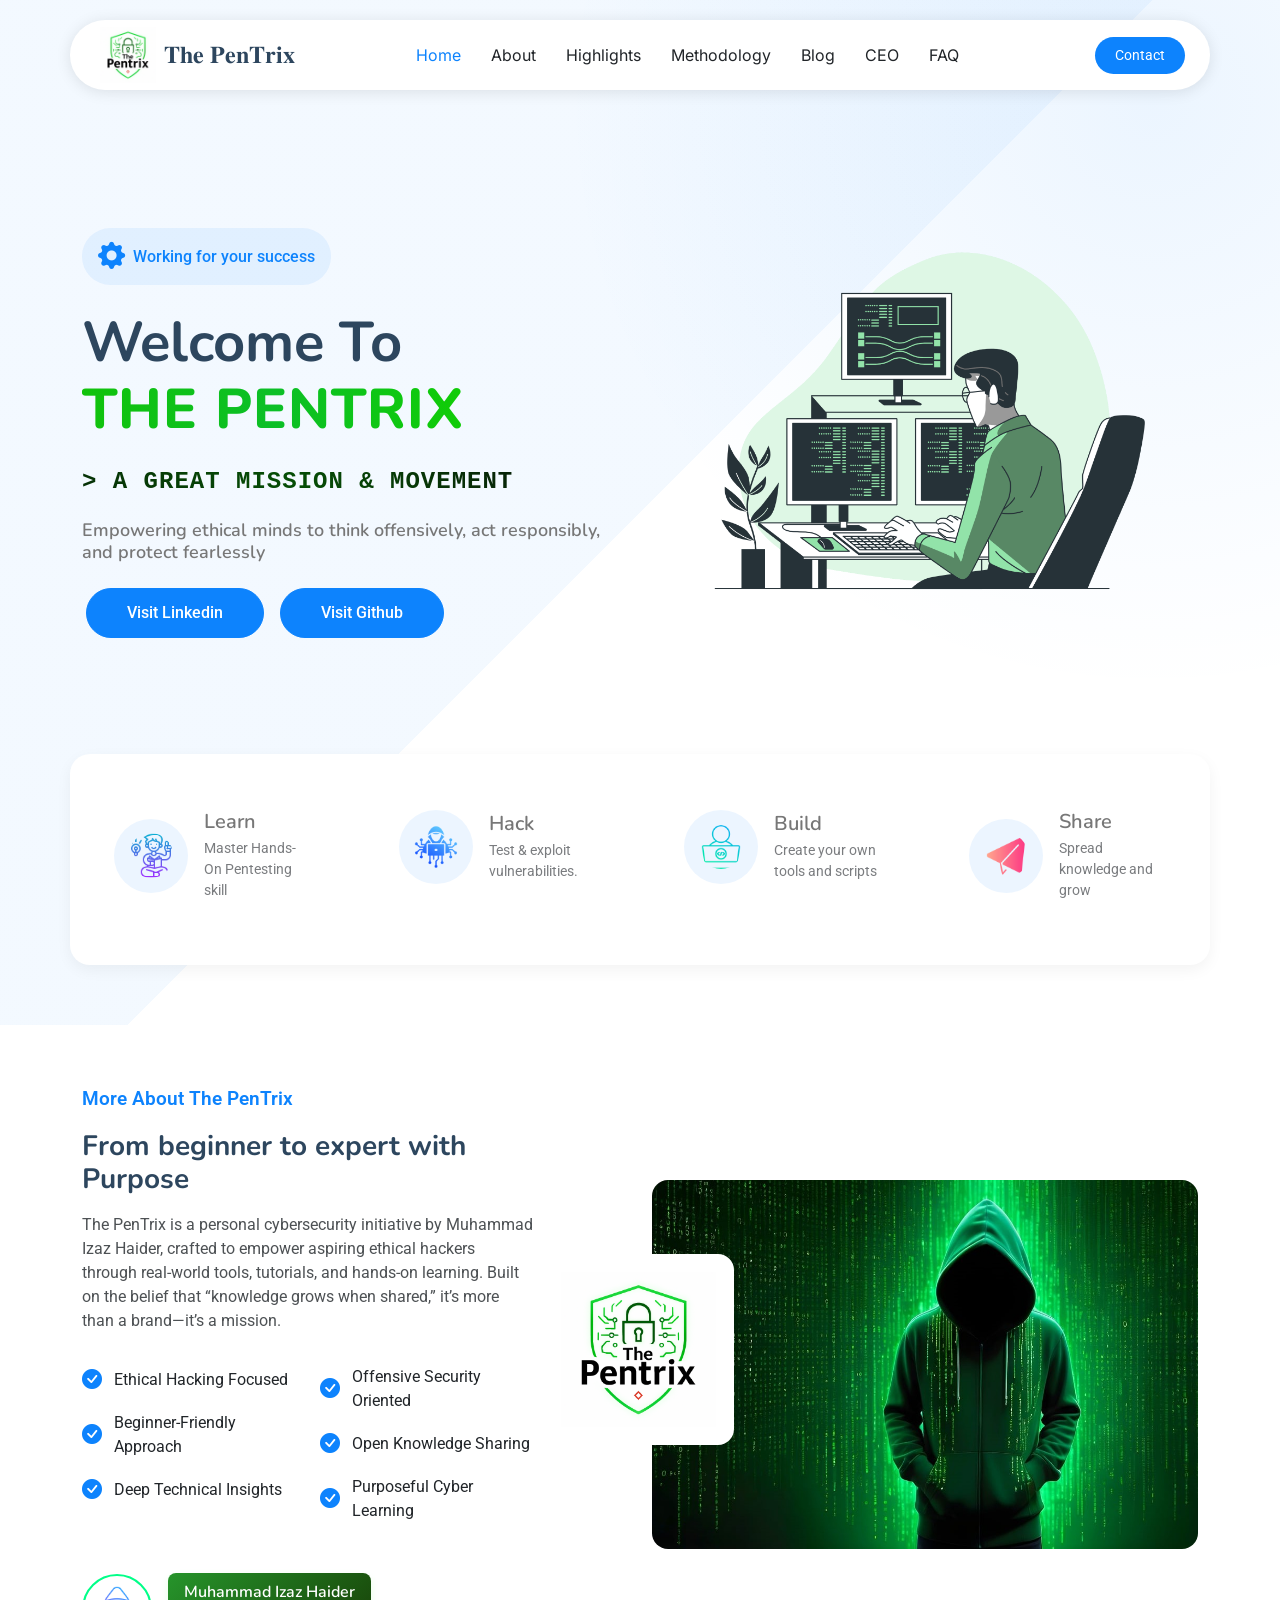
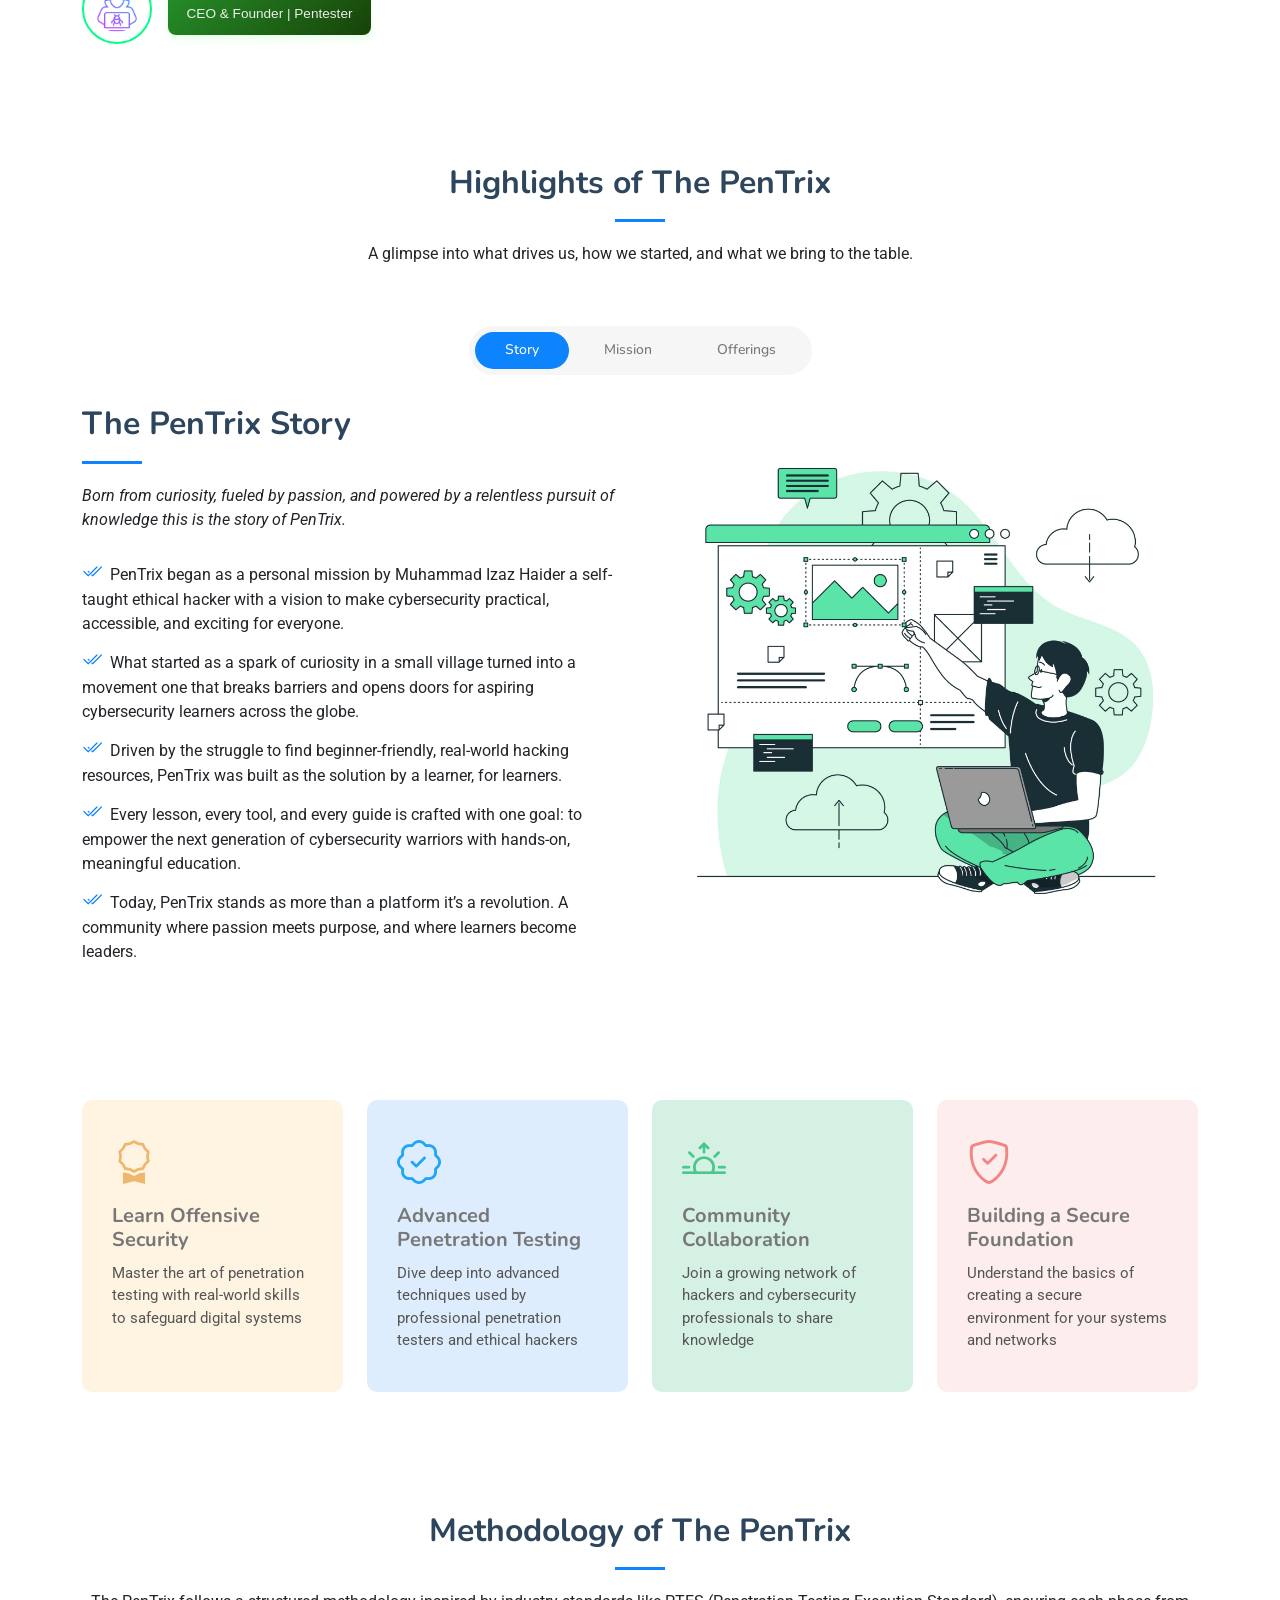
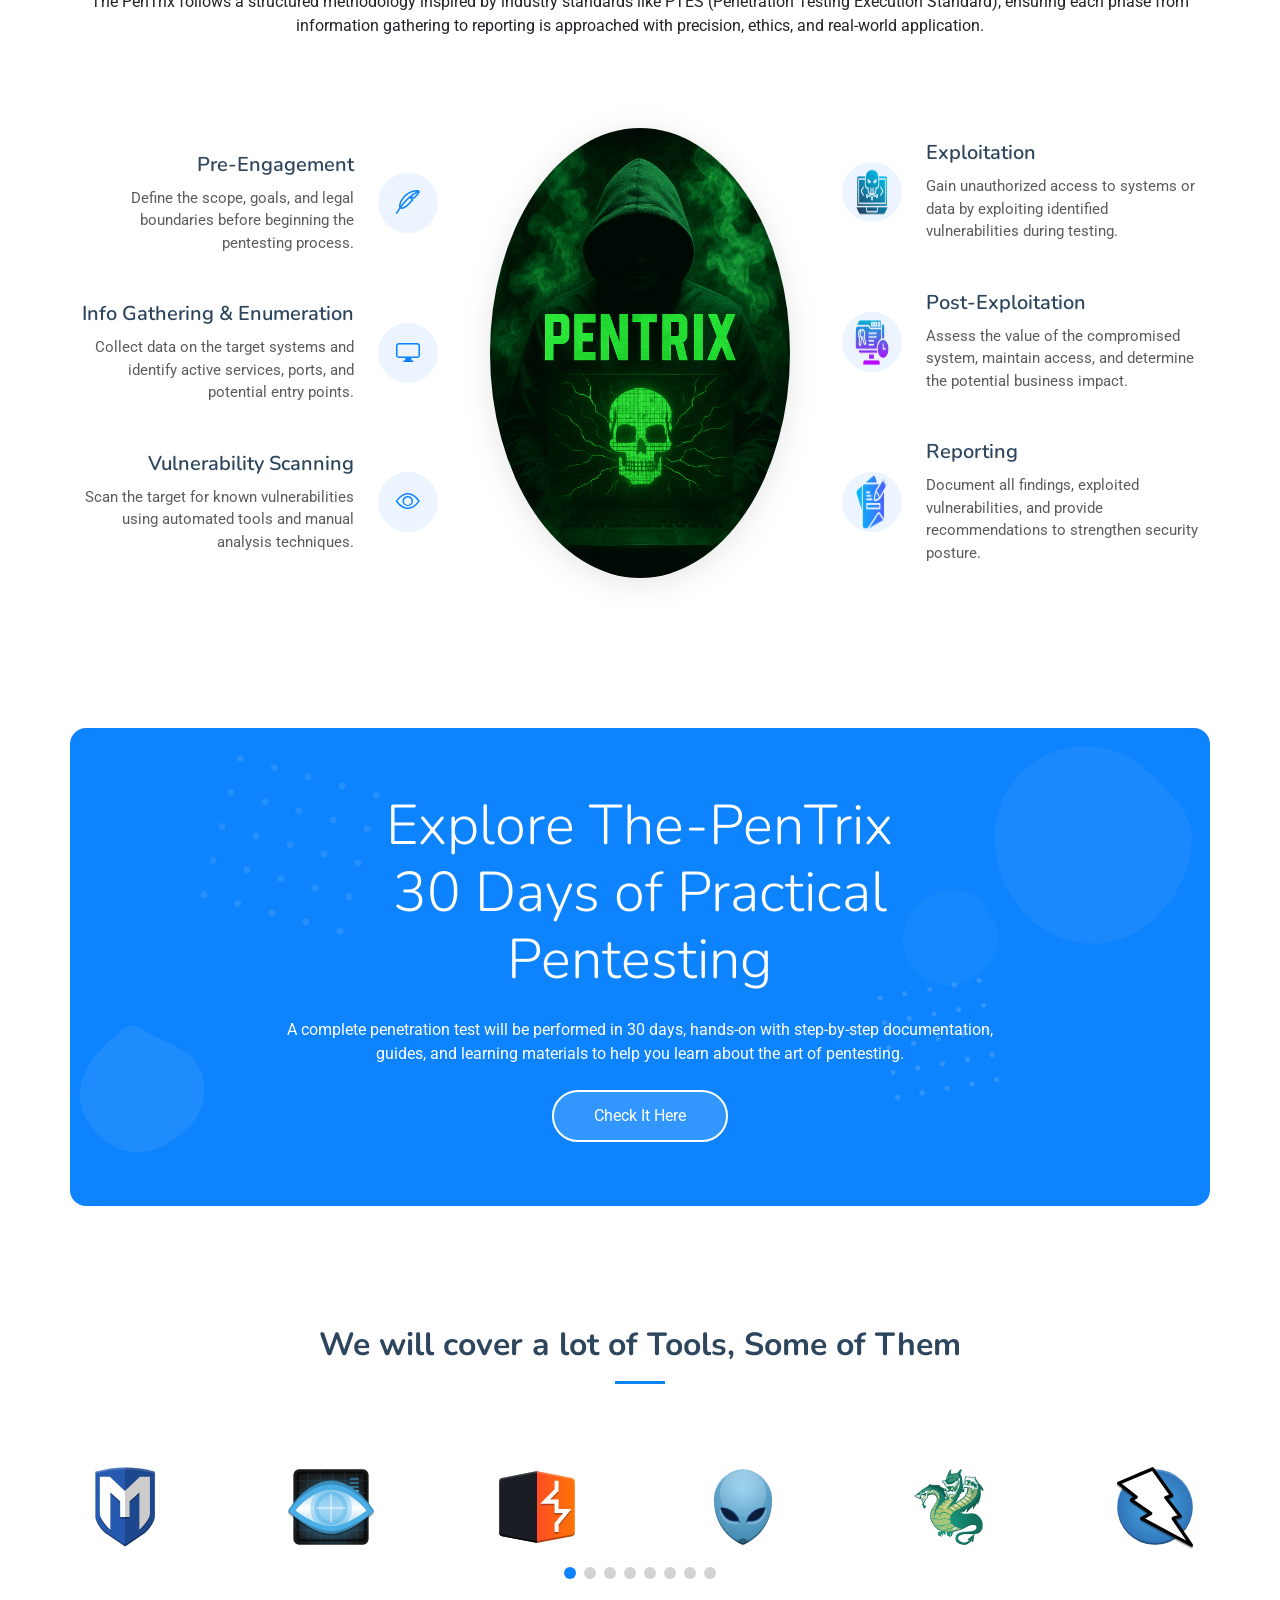
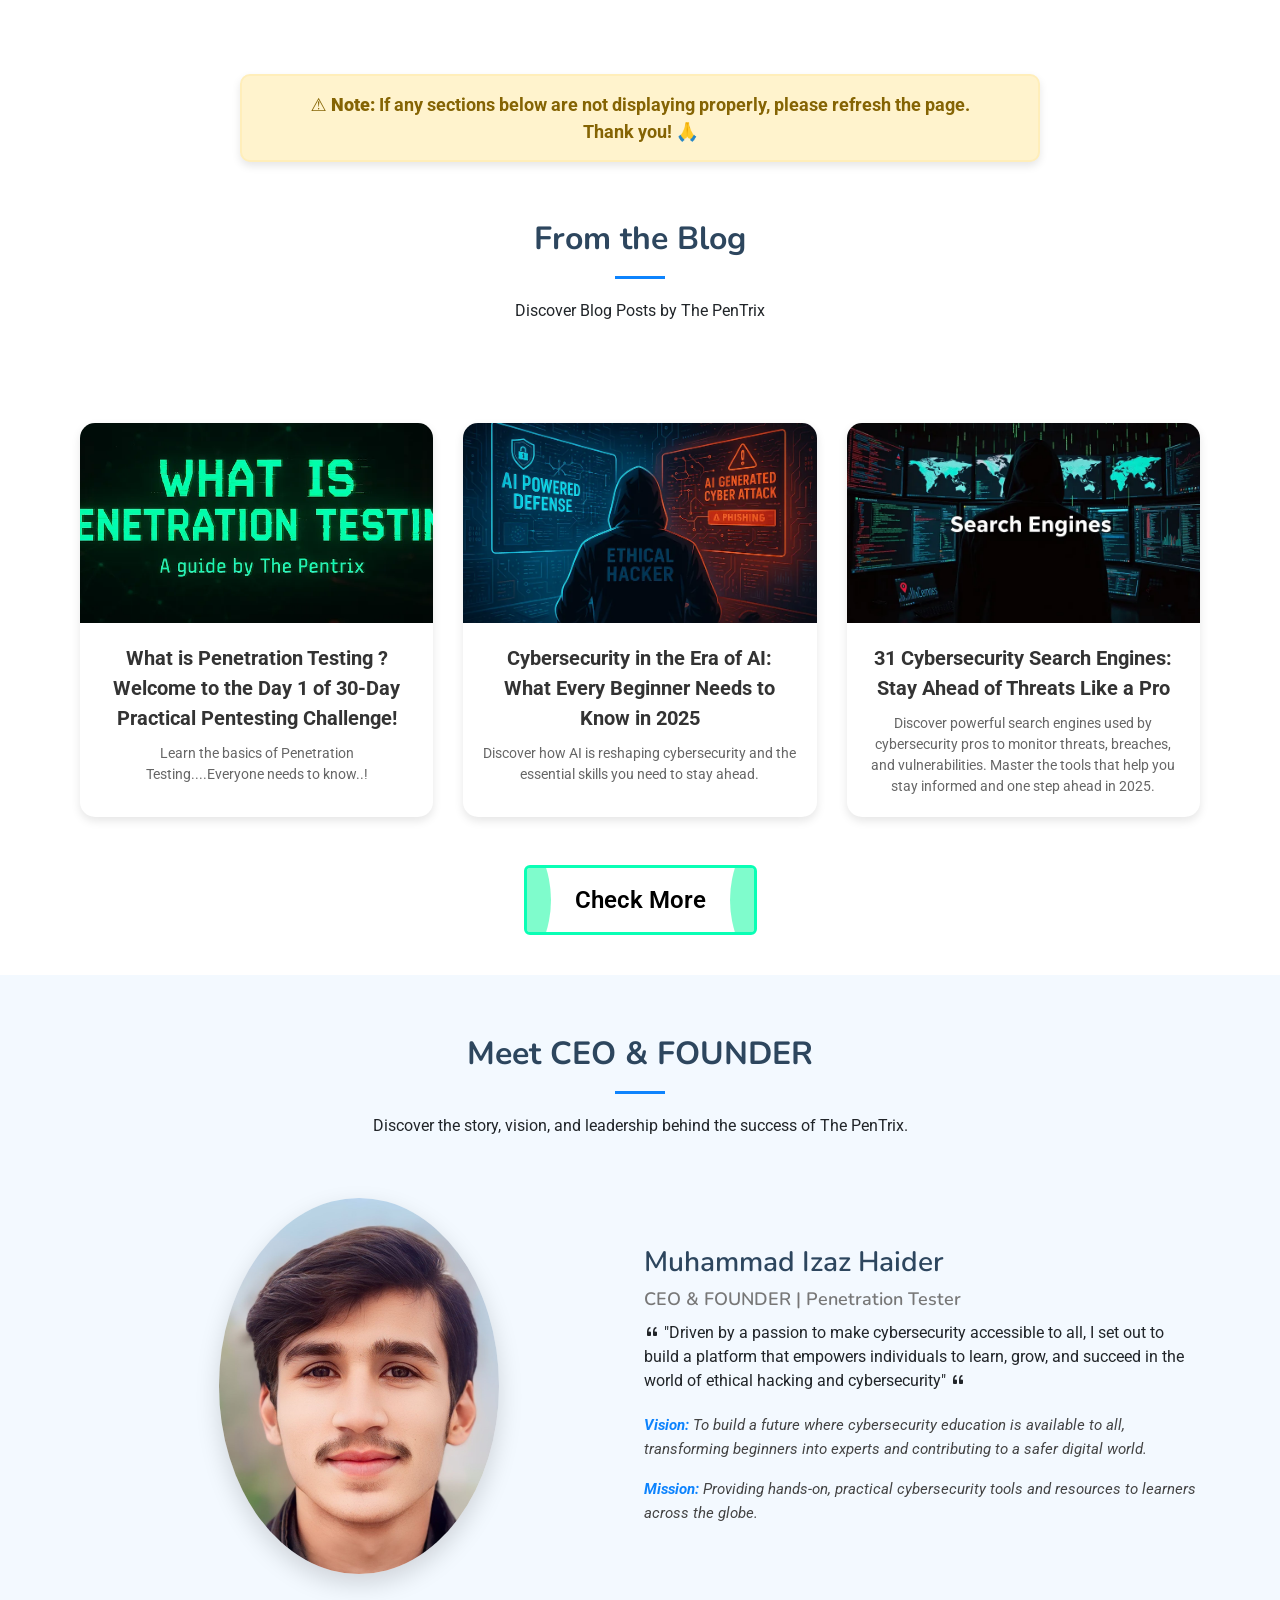
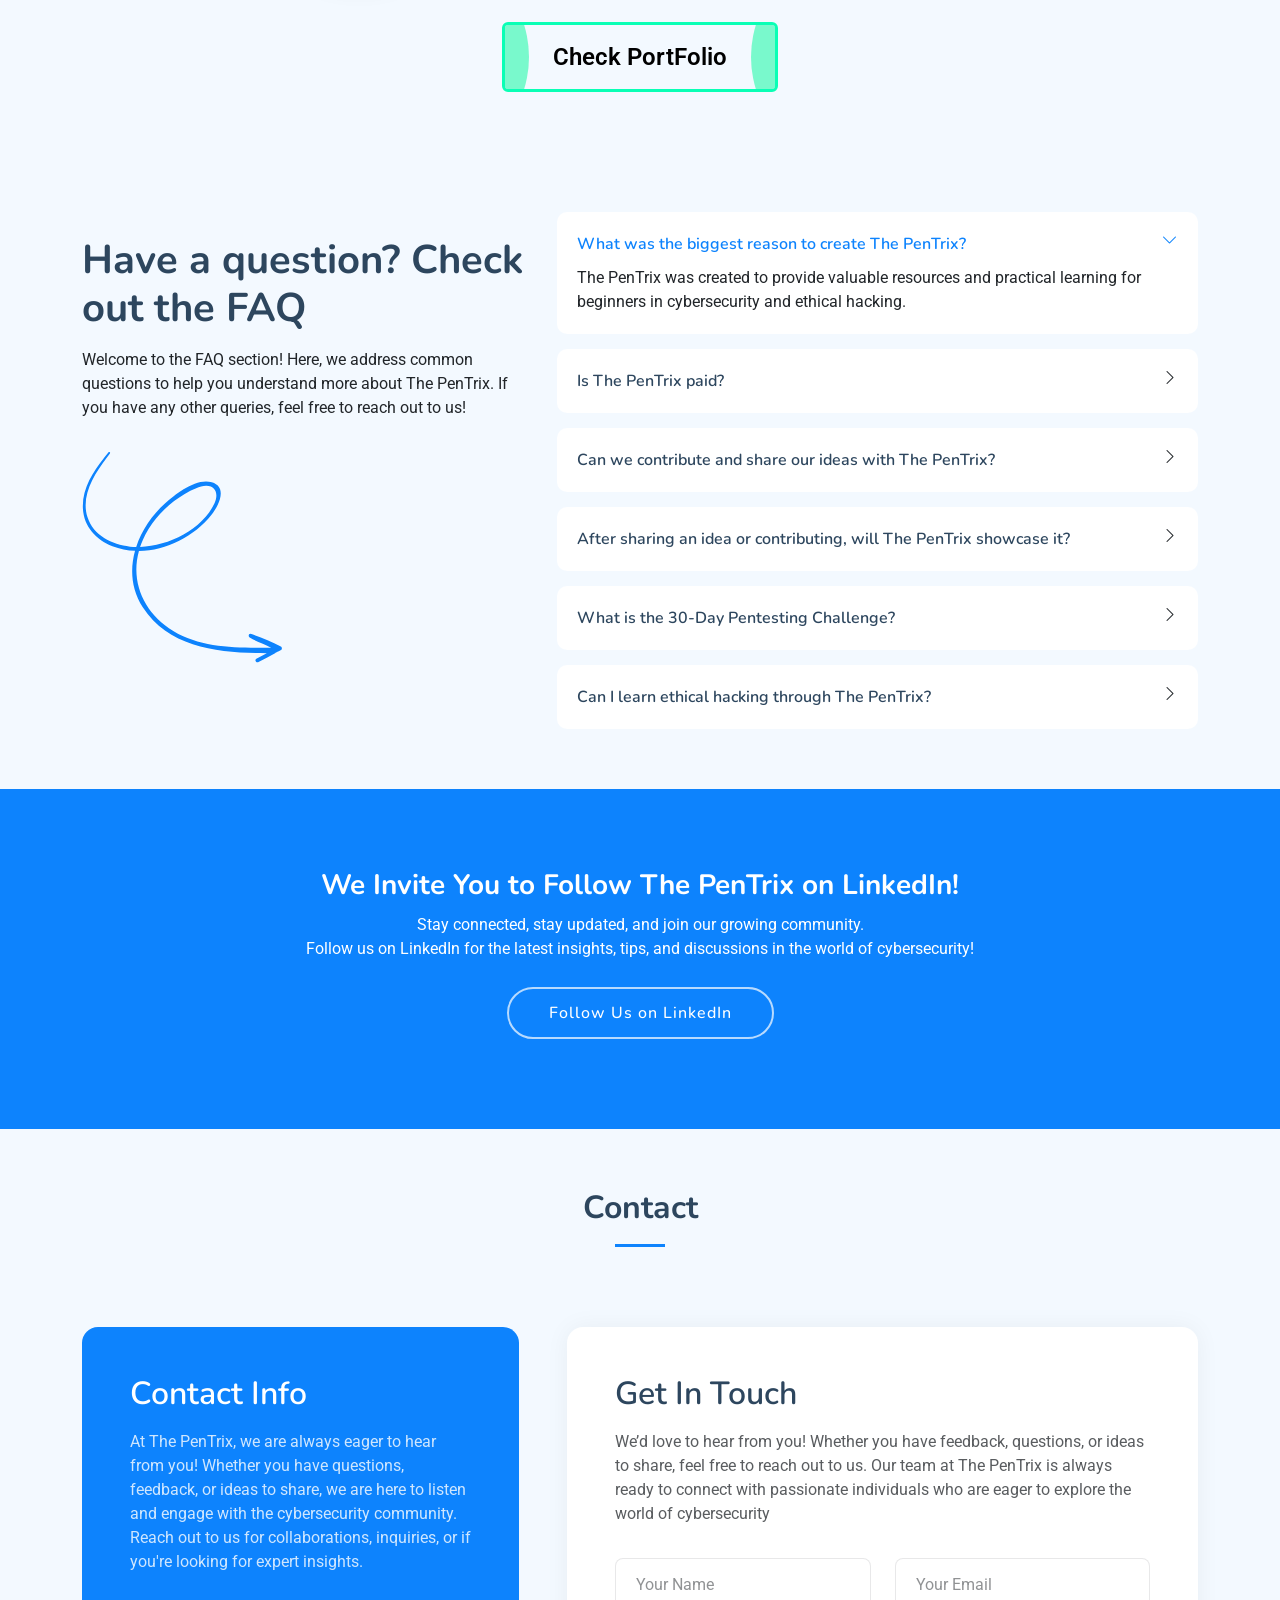
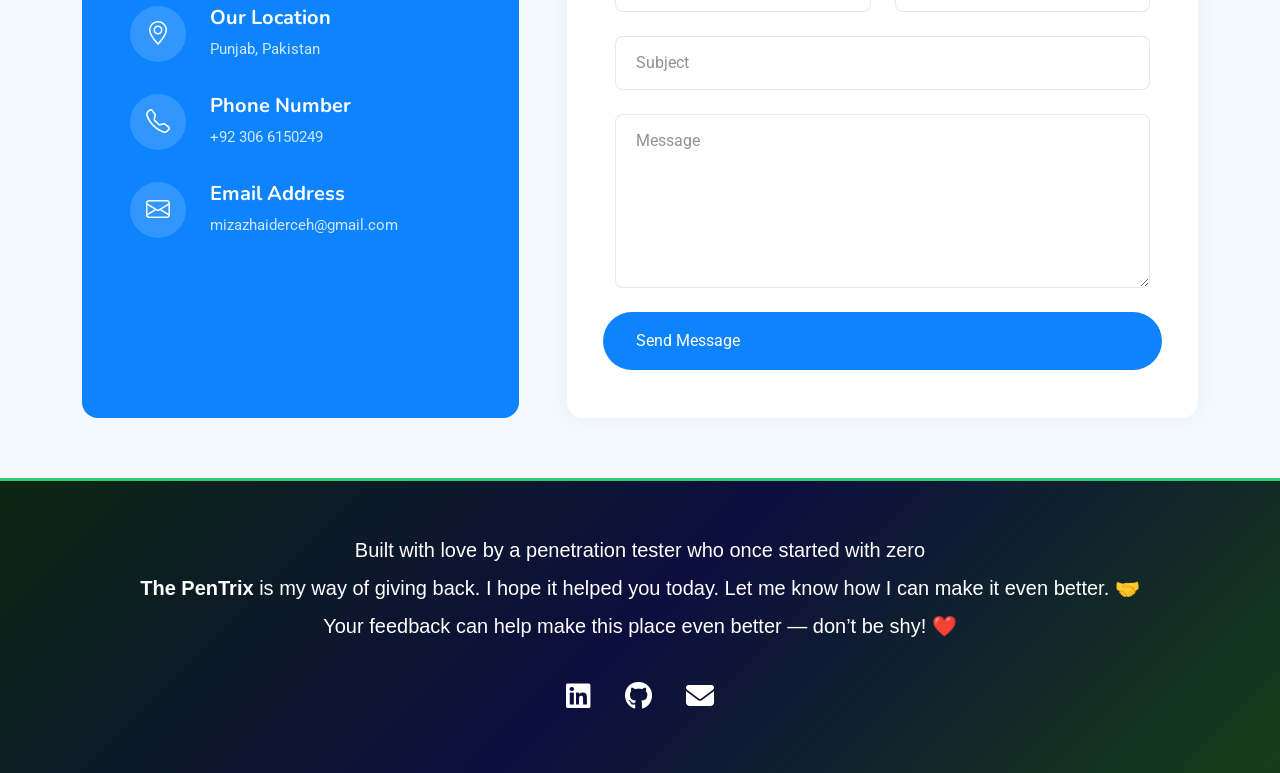
==== commit 540e2f4f: "UPDATED" ====
--- a/index.html
+++ b/index.html
@@ -265,16 +265,16 @@
               <div class="col-lg-6 order-2 order-lg-1 mt-3 mt-lg-0 d-flex flex-column justify-content-center">
                 <h3>The PenTrix Story</h3>
                 <p class="fst-italic">
-                  Founded from passion, built through self-learning, and driven by the hunger to explore the depths of cybersecurity.
+                  Born from curiosity, fueled by passion, and powered by a relentless pursuit of knowledge  this is the story of PenTrix.
                 </p>
                 <ul>
-                  <li><i class="bi bi-check2-all"></i> <span>Started as a personal mission by Muhammad Izaz Haider to make cybersecurity learning practical.</span></li>
-                  <li><i class="bi bi-check2-all"></i> <span>Started as a personal mission by Muhammad Izaz Haider to make cybersecurity learning practical.</span></li>
-                  <li><i class="bi bi-check2-all"></i> <span>Born from the struggle to find beginner-friendly and real-world ethical hacking resources.</span></li>
-                  <li><i class="bi bi-check2-all"></i> <span>A platform built for learners, by a learner — empowering the next generation of cybersecurity enthusiasts.</span></li>
-                  <li><i class="bi bi-check2-all"></i> <span>What started as a sudden spark of curiosity soon turned into a  mission to educate and empower.</span></li>
+                  <li><i class="bi bi-check2-all"></i> <span>PenTrix began as a personal mission by Muhammad Izaz Haider  a self-taught ethical hacker with a vision to make cybersecurity practical, accessible, and exciting for everyone.</span></li>
+                  <li><i class="bi bi-check2-all"></i> <span>What started as a spark of curiosity in a small village turned into a movement  one that breaks barriers and opens doors for aspiring cybersecurity learners across the globe.</span></li>
+                  <li><i class="bi bi-check2-all"></i> <span>Driven by the struggle to find beginner-friendly, real-world hacking resources, PenTrix was built as the solution  by a learner, for learners.</span></li>
+                  <li><i class="bi bi-check2-all"></i> <span>Every lesson, every tool, and every guide is crafted with one goal: to empower the next generation of cybersecurity warriors with hands-on, meaningful education.</span></li>
+                  <li><i class="bi bi-check2-all"></i> <span>Today, PenTrix stands as more than a platform it’s a revolution. A community where passion meets purpose, and where learners become leaders.</span></li>
                 </ul>
-              </div>
+              </div> 
               <div class="col-lg-6 order-1 order-lg-2 text-center">
                 <img src="assets/img/story.jpg" alt="" class="img-fluid">
               </div>
--- a/assets/css/main.css
+++ b/assets/css/main.css
@@ -1881,9 +1881,9 @@
   align-items: center;       /* ✅ Center vertically */
   position: relative;
   padding: 0.6em 2em;
-  border: mediumspringgreen solid 0.15em;
+  border: rgb(9, 255, 181) solid 0.15em;
   border-radius: 0.25em;
-  color: mediumspringgreen;
+  color: rgb(0, 0, 0);
   font-size: 1.5em;
   font-weight: 600;
   cursor: pointer;
